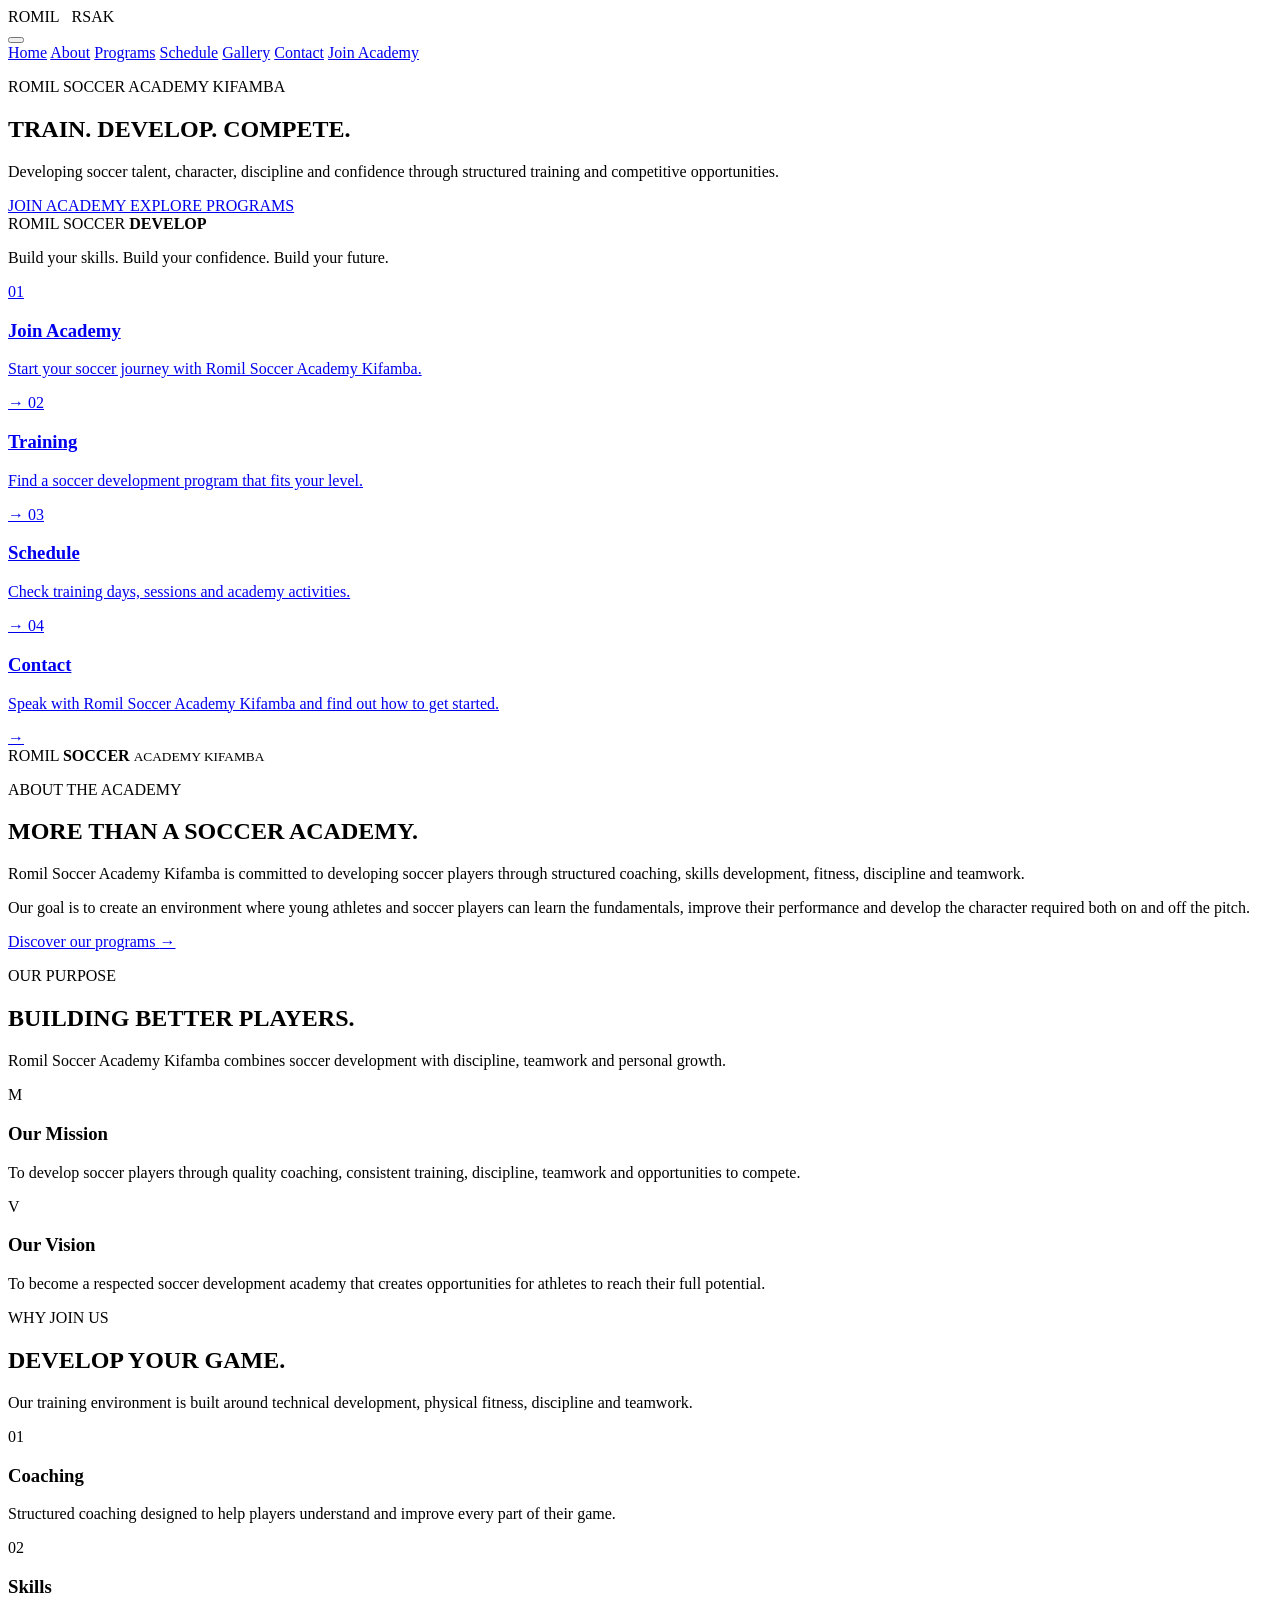
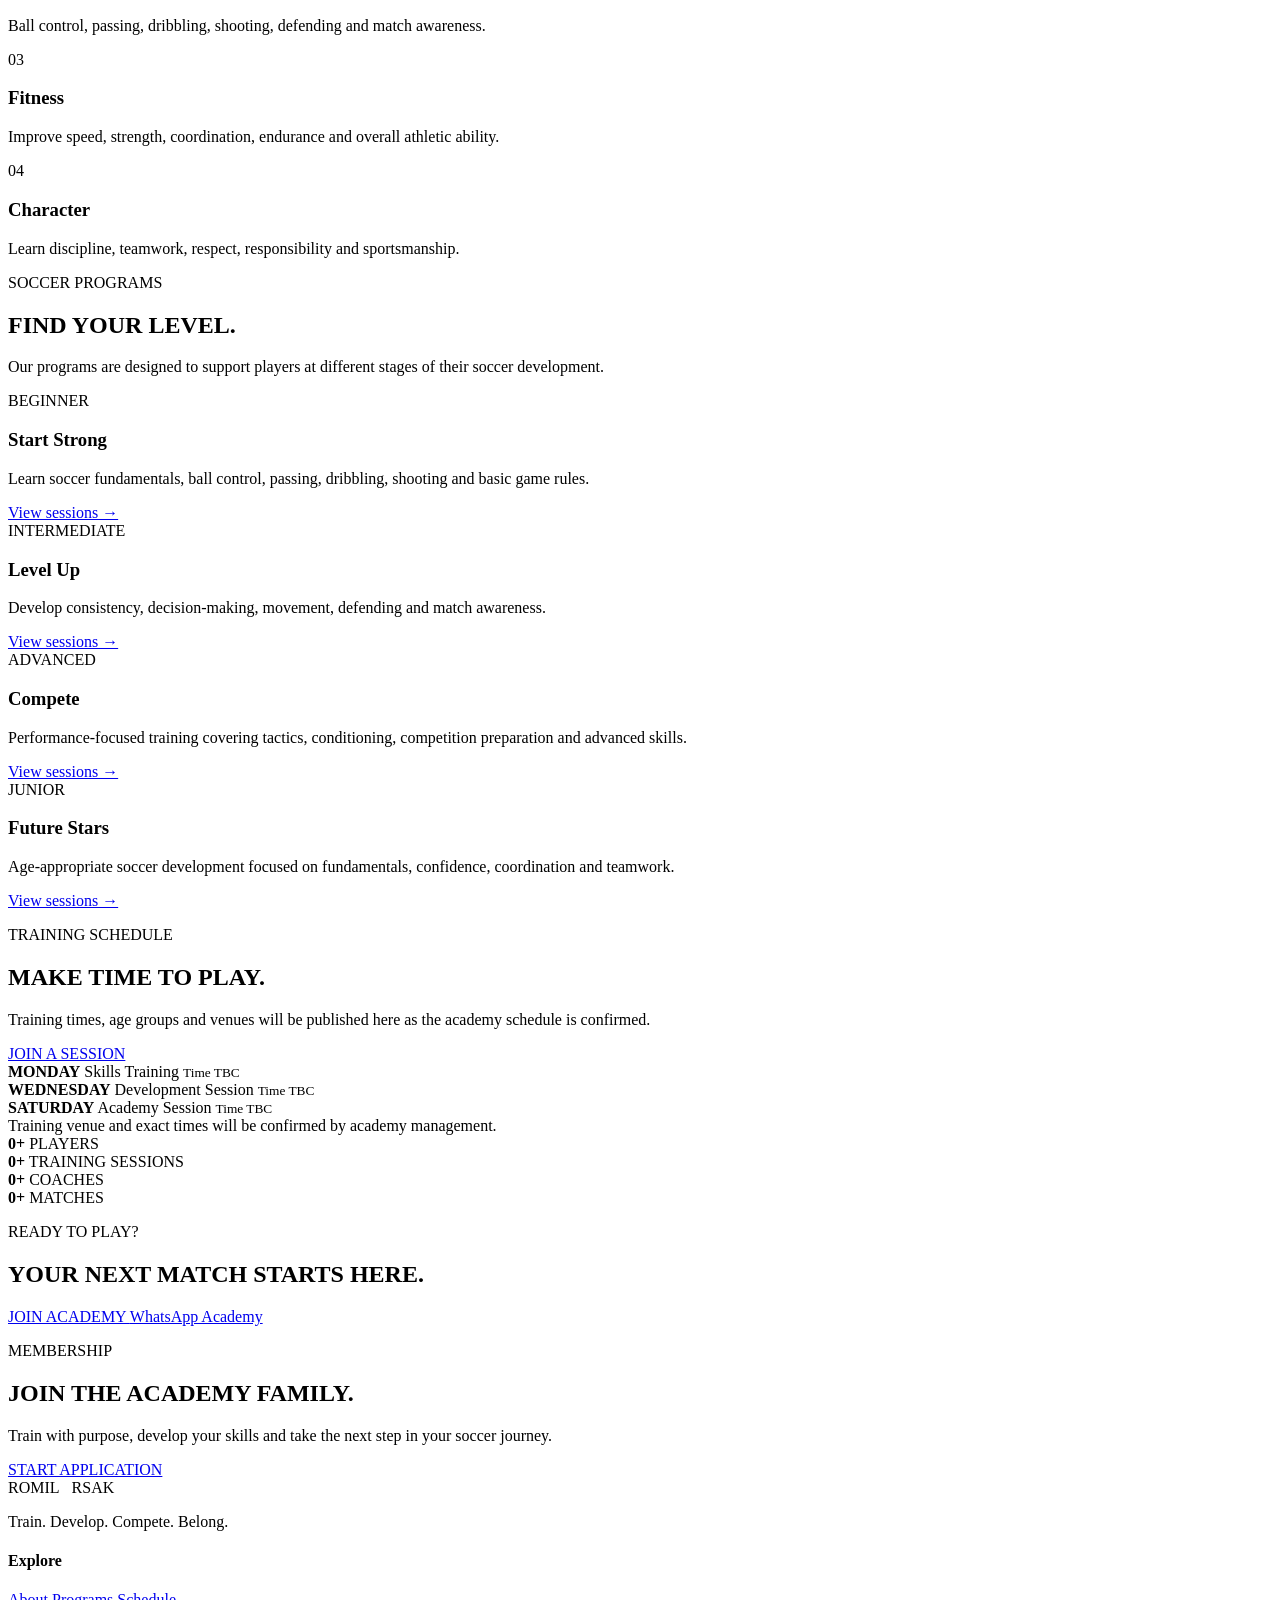
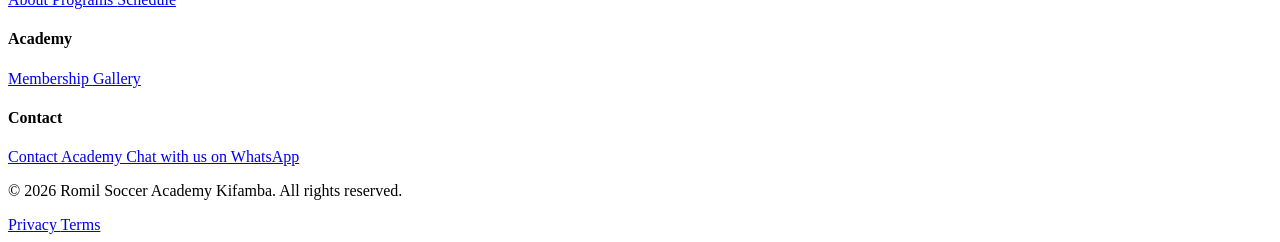
==== index.html @ 32b18f98 "Add files via upload" ====
<!DOCTYPE html>
<html lang="en">

<head>
  <meta charset="UTF-8">
  <meta name="viewport" content="width=device-width, initial-scale=1.0">

  <title>Romil Soccer Academy Kifamba | Uganda</title>

  <meta name="description"
    content="Romil Soccer Academy Kifamba develops soccer players through professional coaching, skills training, discipline, fitness and competition in Uganda.">

  <meta name="keywords"
    content="Romil Soccer Academy Kifamba, soccer academy Uganda, football training Uganda, soccer Kampala, youth soccer Uganda">

  <meta name="author" content="Romil Soccer Academy Kifamba">
  <meta name="theme-color" content="#0757c9">

  <meta property="og:title" content="Romil Soccer Academy Kifamba | Uganda">
  <meta property="og:description" content="Train. Develop. Compete. Join Romil Soccer Academy Kifamba.">
  <meta property="og:type" content="website">

  <link rel="stylesheet" href="css/style.css">

  <link rel="preconnect" href="https://fonts.googleapis.com">
  <link rel="preconnect" href="https://fonts.gstatic.com" crossorigin>

  <link
    href="https://fonts.googleapis.com/css2?family=Inter:wght@400;500;600;700;800;900&display=swap"
    rel="stylesheet">

  <style>
    .logo {
      display: flex;
      align-items: center;
      gap: 12px;
      text-decoration: none;
      color: inherit;
    }

    .logo img {
      height: 52px;
      width: auto;
      display: block;
    }

    footer .logo img {
      height: 50px;
    }

    @media (max-width: 500px) {
      .logo img {
        height: 42px;
      }
    }
  </style>
</head>


<body>


<!-- =====================================================
     HEADER
===================================================== -->

<header class="site-header">

  <div class="container nav-container">

    <a
      href="#home"
      class="logo"
      aria-label="Romil Soccer Academy Kifamba home"
    >
      ROMIL <span>RSAK</span>
    </a>


    <button
      class="mobile-menu-button"
      id="mobileMenuButton"
      aria-label="Open navigation"
      aria-expanded="false"
      aria-controls="mainNavigation"
    >

      <span></span>
      <span></span>
      <span></span>

    </button>


    <nav
      class="main-navigation"
      id="mainNavigation"
      aria-label="Main navigation"
    >

      <a href="#home" class="active">Home</a>

      <a href="#about">About</a>

      <a href="#programs">Programs</a>

      <a href="#schedule">Schedule</a>

      <a href="gallery.html">Gallery</a>

      <a href="#contact">Contact</a>

      <a
        href="membership.html"
        class="nav-join"
      >
        Join Academy
      </a>

    </nav>

  </div>

</header>



<main>


<!-- =====================================================
     HERO
===================================================== -->

<section class="home-hero" id="home">

  <div class="hero-overlay"></div>

  <div class="container home-hero-content">

    <div class="hero-copy">

      <p class="eyebrow">
        ROMIL SOCCER ACADEMY KIFAMBA
      </p>

      <h1>
        TRAIN.
        <span>DEVELOP.</span>
        COMPETE.
      </h1>

      <p class="hero-description">
        Developing soccer talent, character, discipline and confidence
        through structured training and competitive opportunities.
      </p>

      <div class="hero-actions">

        <a
          href="membership.html"
          class="primary-button"
        >
          JOIN ACADEMY
        </a>

        <a
          href="#programs"
          class="secondary-button"
        >
          EXPLORE PROGRAMS
        </a>

      </div>

    </div>


    <div class="hero-stat-card">

      <span>ROMIL SOCCER</span>

      <strong>DEVELOP</strong>

      <p>
        Build your skills.
        Build your confidence.
        Build your future.
      </p>

    </div>

  </div>

</section>



<!-- =====================================================
     QUICK ACTIONS
===================================================== -->

<section class="quick-actions">

  <div class="container">

    <div class="quick-grid">

      <a
        href="membership.html"
        class="quick-card blue-card"
      >

        <span class="quick-number">01</span>

        <h3>Join Academy</h3>

        <p>
          Start your soccer journey with Romil Soccer Academy Kifamba.
        </p>

        <span class="quick-arrow">→</span>

      </a>


      <a
        href="#programs"
        class="quick-card orange-card"
      >

        <span class="quick-number">02</span>

        <h3>Training</h3>

        <p>
          Find a soccer development program that fits your level.
        </p>

        <span class="quick-arrow">→</span>

      </a>


      <a
        href="#schedule"
        class="quick-card blue-card"
      >

        <span class="quick-number">03</span>

        <h3>Schedule</h3>

        <p>
          Check training days, sessions and academy activities.
        </p>

        <span class="quick-arrow">→</span>

      </a>


      <a
        href="#contact"
        class="quick-card green-card"
      >

        <span class="quick-number">04</span>

        <h3>Contact</h3>

        <p>
          Speak with Romil Soccer Academy Kifamba and find out how to get started.
        </p>

        <span class="quick-arrow">→</span>

      </a>

    </div>

  </div>

</section>



<!-- =====================================================
     ABOUT
===================================================== -->

<section class="about-section" id="about">

  <div class="container about-grid">

    <div class="about-image">

      <div class="image-placeholder">

        <span>ROMIL</span>

        <strong>SOCCER</strong>

        <small>ACADEMY KIFAMBA</small>

      </div>

    </div>


    <div class="about-content">

      <p class="eyebrow">
        ABOUT THE ACADEMY
      </p>

      <h2>
        MORE THAN
        <span>A SOCCER ACADEMY.</span>
      </h2>

      <p>
        Romil Soccer Academy Kifamba is committed to developing soccer
        players through structured coaching, skills development, fitness,
        discipline and teamwork.
      </p>

      <p>
        Our goal is to create an environment where young athletes and
        soccer players can learn the fundamentals, improve their
        performance and develop the character required both on and off the pitch.
      </p>

      <a
        href="#programs"
        class="text-link"
      >
        Discover our programs
        <span>→</span>
      </a>

    </div>

  </div>

</section>



<!-- =====================================================
     MISSION & VISION
===================================================== -->

<section class="mission-section">

  <div class="container">

    <div class="section-heading center-heading">

      <p class="eyebrow">
        OUR PURPOSE
      </p>

      <h2>
        BUILDING
        <span>BETTER PLAYERS.</span>
      </h2>

      <p>
        Romil Soccer Academy Kifamba combines soccer development with
        discipline, teamwork and personal growth.
      </p>

    </div>


    <div class="mission-grid">

      <article class="mission-card blue-mission">

        <span class="mission-icon">M</span>

        <h3>Our Mission</h3>

        <p>
          To develop soccer players through quality coaching, consistent
          training, discipline, teamwork and opportunities to compete.
        </p>

      </article>


      <article class="mission-card orange-mission">

        <span class="mission-icon">V</span>

        <h3>Our Vision</h3>

        <p>
          To become a respected soccer development academy that creates
          opportunities for athletes to reach their full potential.
        </p>

      </article>

    </div>

  </div>

</section>



<!-- =====================================================
     WHY JOIN
===================================================== -->

<section class="values-section">

  <div class="container">

    <div class="section-heading">

      <p class="eyebrow">
        WHY JOIN US
      </p>

      <h2>
        DEVELOP
        <span>YOUR GAME.</span>
      </h2>

      <p>
        Our training environment is built around technical development,
        physical fitness, discipline and teamwork.
      </p>

    </div>


    <div class="values-grid">

      <article class="value-card">

        <span>01</span>

        <h3>Coaching</h3>

        <p>
          Structured coaching designed to help players understand and improve every part of their game.
        </p>

      </article>


      <article class="value-card orange-value">

        <span>02</span>

        <h3>Skills</h3>

        <p>
          Ball control, passing, dribbling, shooting, defending and match awareness.
        </p>

      </article>


      <article class="value-card">

        <span>03</span>

        <h3>Fitness</h3>

        <p>
          Improve speed, strength, coordination, endurance and overall athletic ability.
        </p>

      </article>


      <article class="value-card green-value">

        <span>04</span>

        <h3>Character</h3>

        <p>
          Learn discipline, teamwork, respect, responsibility and sportsmanship.
        </p>

      </article>

    </div>

  </div>

</section>



<!-- =====================================================
     PROGRAMS
===================================================== -->

<section
  class="program-preview"
  id="programs"
>

  <div class="container">

    <div class="section-heading">

      <p class="eyebrow">
        SOCCER PROGRAMS
      </p>

      <h2>
        FIND YOUR
        <span>LEVEL.</span>
      </h2>

      <p>
        Our programs are designed to support players at different stages
        of their soccer development.
      </p>

    </div>


    <div class="program-preview-grid">

      <article>

        <span>BEGINNER</span>

        <h3>Start Strong</h3>

        <p>
          Learn soccer fundamentals, ball control, passing,
          dribbling, shooting and basic game rules.
        </p>

        <a href="#schedule">
          View sessions →
        </a>

      </article>


      <article>

        <span>INTERMEDIATE</span>

        <h3>Level Up</h3>

        <p>
          Develop consistency, decision-making, movement,
          defending and match awareness.
        </p>

        <a href="#schedule">
          View sessions →
        </a>

      </article>


      <article>

        <span>ADVANCED</span>

        <h3>Compete</h3>

        <p>
          Performance-focused training covering tactics,
          conditioning, competition preparation and advanced skills.
        </p>

        <a href="#schedule">
          View sessions →
        </a>

      </article>


      <article>

        <span>JUNIOR</span>

        <h3>Future Stars</h3>

        <p>
          Age-appropriate soccer development focused on fundamentals,
          confidence, coordination and teamwork.
        </p>

        <a href="#schedule">
          View sessions →
        </a>

      </article>

    </div>

  </div>

</section>



<!-- =====================================================
     SCHEDULE
===================================================== -->

<section
  class="schedule-preview"
  id="schedule"
>

  <div class="container schedule-grid">

    <div>

      <p class="eyebrow">
        TRAINING SCHEDULE
      </p>

      <h2>
        MAKE TIME
        <span>TO PLAY.</span>
      </h2>

      <p>
        Training times, age groups and venues will be published here as
        the academy schedule is confirmed.
      </p>

      <a
        href="membership.html"
        class="primary-button"
      >
        JOIN A SESSION
      </a>

    </div>


    <div class="schedule-card">

      <div class="schedule-row">

        <strong>MONDAY</strong>

        <span>Skills Training</span>

        <small>Time TBC</small>

      </div>


      <div class="schedule-row">

        <strong>WEDNESDAY</strong>

        <span>Development Session</span>

        <small>Time TBC</small>

      </div>


      <div class="schedule-row">

        <strong>SATURDAY</strong>

        <span>Academy Session</span>

        <small>Time TBC</small>

      </div>


      <div class="schedule-note">

        Training venue and exact times will be confirmed by academy management.

      </div>

    </div>

  </div>

</section>



<!-- =====================================================
     STATS
===================================================== -->

<section class="stats-section">

  <div class="container stats-grid">

    <div class="stat-card">

      <strong>0+</strong>

      <span>PLAYERS</span>

    </div>


    <div class="stat-card orange-stat">

      <strong>0+</strong>

      <span>TRAINING SESSIONS</span>

    </div>


    <div class="stat-card">

      <strong>0+</strong>

      <span>COACHES</span>

    </div>


    <div class="stat-card green-stat">

      <strong>0+</strong>

      <span>MATCHES</span>

    </div>

  </div>

</section>



</main>



<!-- =====================================================
     CONTACT CTA
===================================================== -->

<section
  class="contact-cta"
  id="contact"
>

  <div class="container contact-cta-content">

    <div>

      <p class="eyebrow">
        READY TO PLAY?
      </p>

      <h2>
        YOUR NEXT
        <span>MATCH STARTS HERE.</span>
      </h2>

    </div>


    <div class="cta-buttons">

      <a
        href="membership.html"
        class="primary-button"
      >
        JOIN ACADEMY
      </a>

      <a
        href="https://wa.me/256755805092"
        target="_blank"
        rel="noopener"
        class="whatsapp-button"
        id="whatsappButton"
      >
        WhatsApp Academy
      </a>

    </div>

  </div>

</section>



<!-- =====================================================
     MEMBERSHIP CTA
===================================================== -->

<section class="membership-anchor">

  <div class="container">

    <div class="membership-anchor-box">

      <p class="eyebrow">
        MEMBERSHIP
      </p>

      <h2>
        JOIN THE
        <span>ACADEMY FAMILY.</span>
      </h2>

      <p>
        Train with purpose, develop your skills and take the next step in your soccer journey.
      </p>

      <a
        href="membership.html"
        class="primary-button"
      >
        START APPLICATION
      </a>

    </div>

  </div>

</section>



<!-- =====================================================
     FOOTER
===================================================== -->

<footer>

  <div class="container footer-grid">


    <div>

      <a
        href="#home"
        class="logo"
        aria-label="Romil Soccer Academy Kifamba home"
      >
        ROMIL <span>RSAK</span>
      </a>

      <p>
        Train. Develop. Compete. Belong.
      </p>

    </div>


    <div>

      <h4>
        Explore
      </h4>

      <a href="#about">
        About
      </a>

      <a href="#programs">
        Programs
      </a>

      <a href="#schedule">
        Schedule
      </a>

    </div>


    <div>

      <h4>
        Academy
      </h4>

      <a href="membership.html">
        Membership
      </a>

      <a href="gallery.html">
        Gallery
      </a>

    </div>


    <div>

      <h4>
        Contact
      </h4>

      <a href="#contact">
        Contact Academy
      </a>

      <a
        href="https://wa.me/256755805092"
        target="_blank"
        rel="noopener"
      >
        Chat with us on WhatsApp
      </a>

    </div>

  </div>


  <div class="container footer-bottom">

    <p>
      © 2026 Romil Soccer Academy Kifamba.
      All rights reserved.
    </p>

    <div>

      <a href="privacy.html">
        Privacy
      </a>

      <a href="terms.html">
        Terms
      </a>

    </div>

  </div>

</footer>



<!-- =====================================================
     MOBILE NAVIGATION
===================================================== -->

<script>

  const menuButton =
    document.getElementById("mobileMenuButton");

  const navigation =
    document.getElementById("mainNavigation");


  if (menuButton && navigation) {

    menuButton.addEventListener("click", () => {

      const isOpen =
        navigation.classList.toggle("open");

      menuButton.setAttribute(
        "aria-expanded",
        String(isOpen)
      );

    });


    document
      .querySelectorAll(".main-navigation a")
      .forEach(link => {

        link.addEventListener("click", () => {

          navigation.classList.remove("open");

          menuButton.setAttribute(
            "aria-expanded",
            "false"
          );

        });

      });


    document.addEventListener(
      "keydown",
      event => {

        if (event.key === "Escape") {

          navigation.classList.remove("open");

          menuButton.setAttribute(
            "aria-expanded",
            "false"
          );

        }

      }
    );

  }

</script>

</body>
</html>
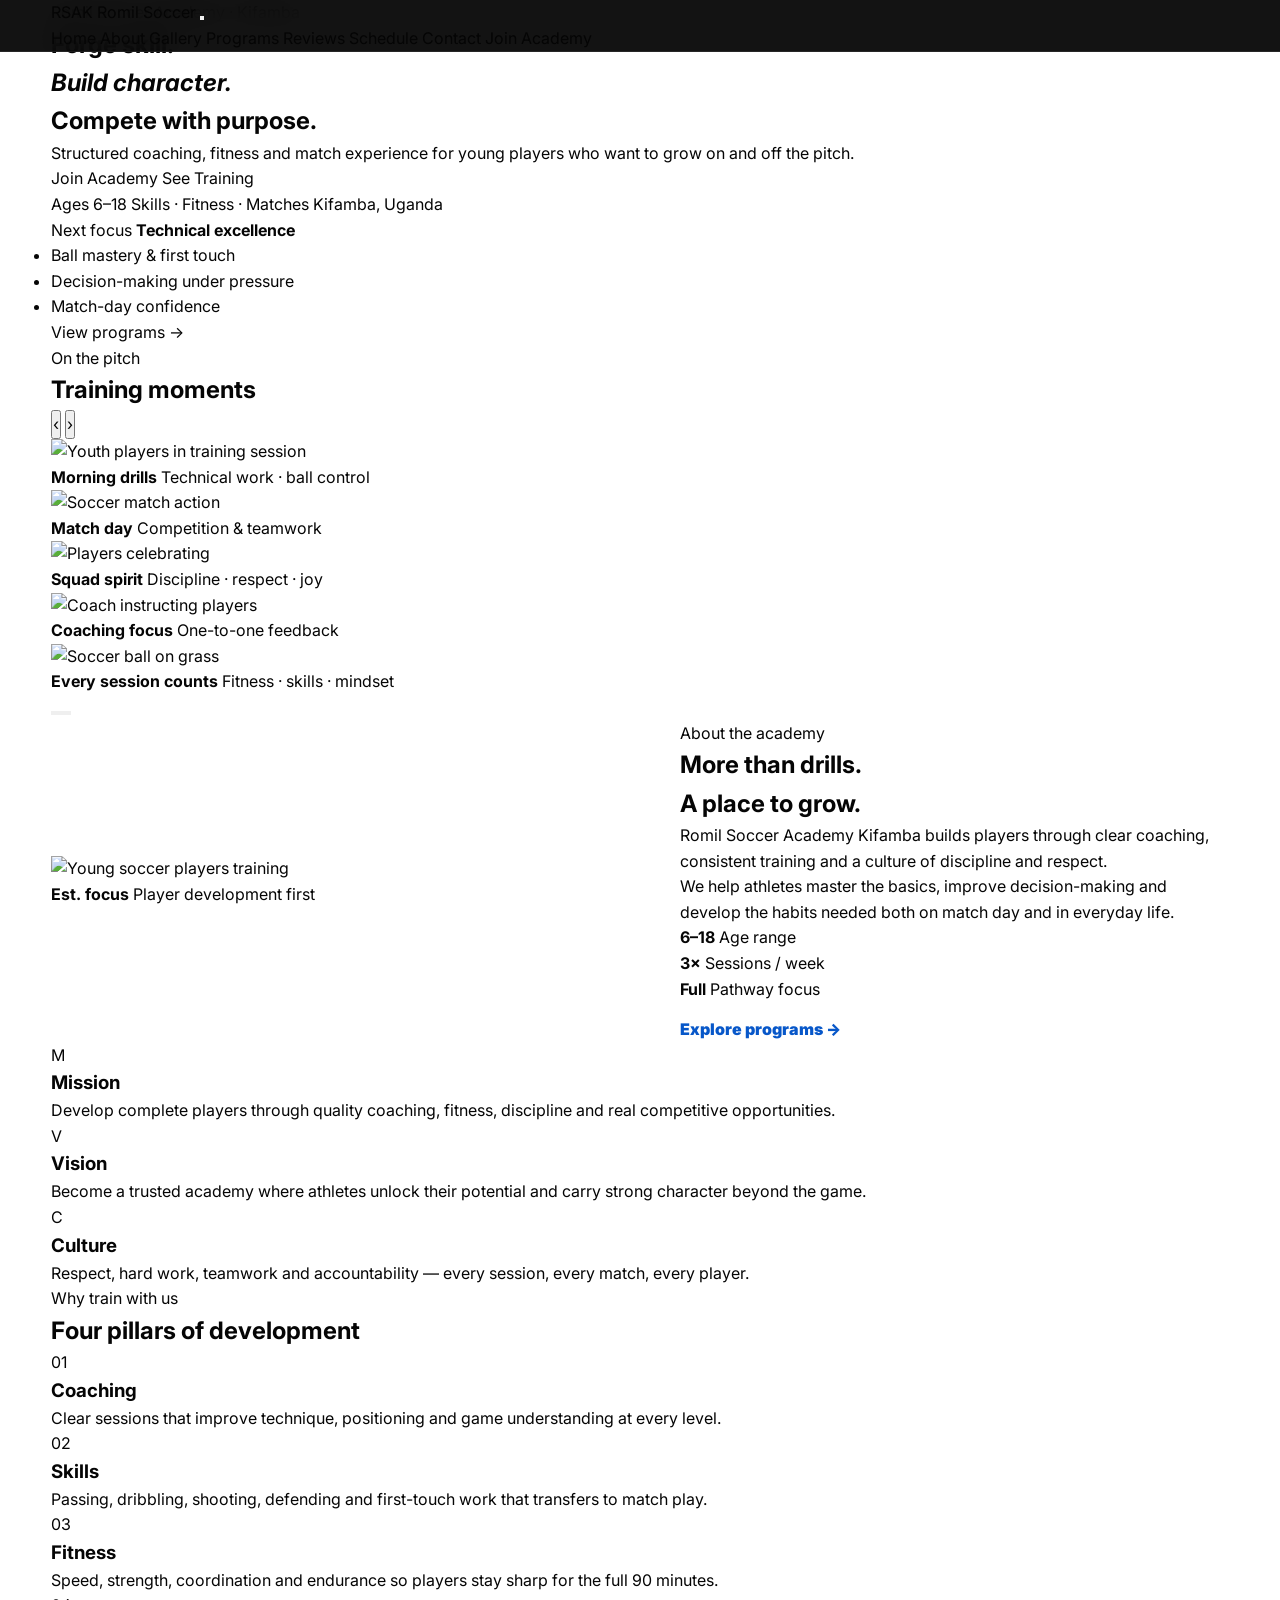
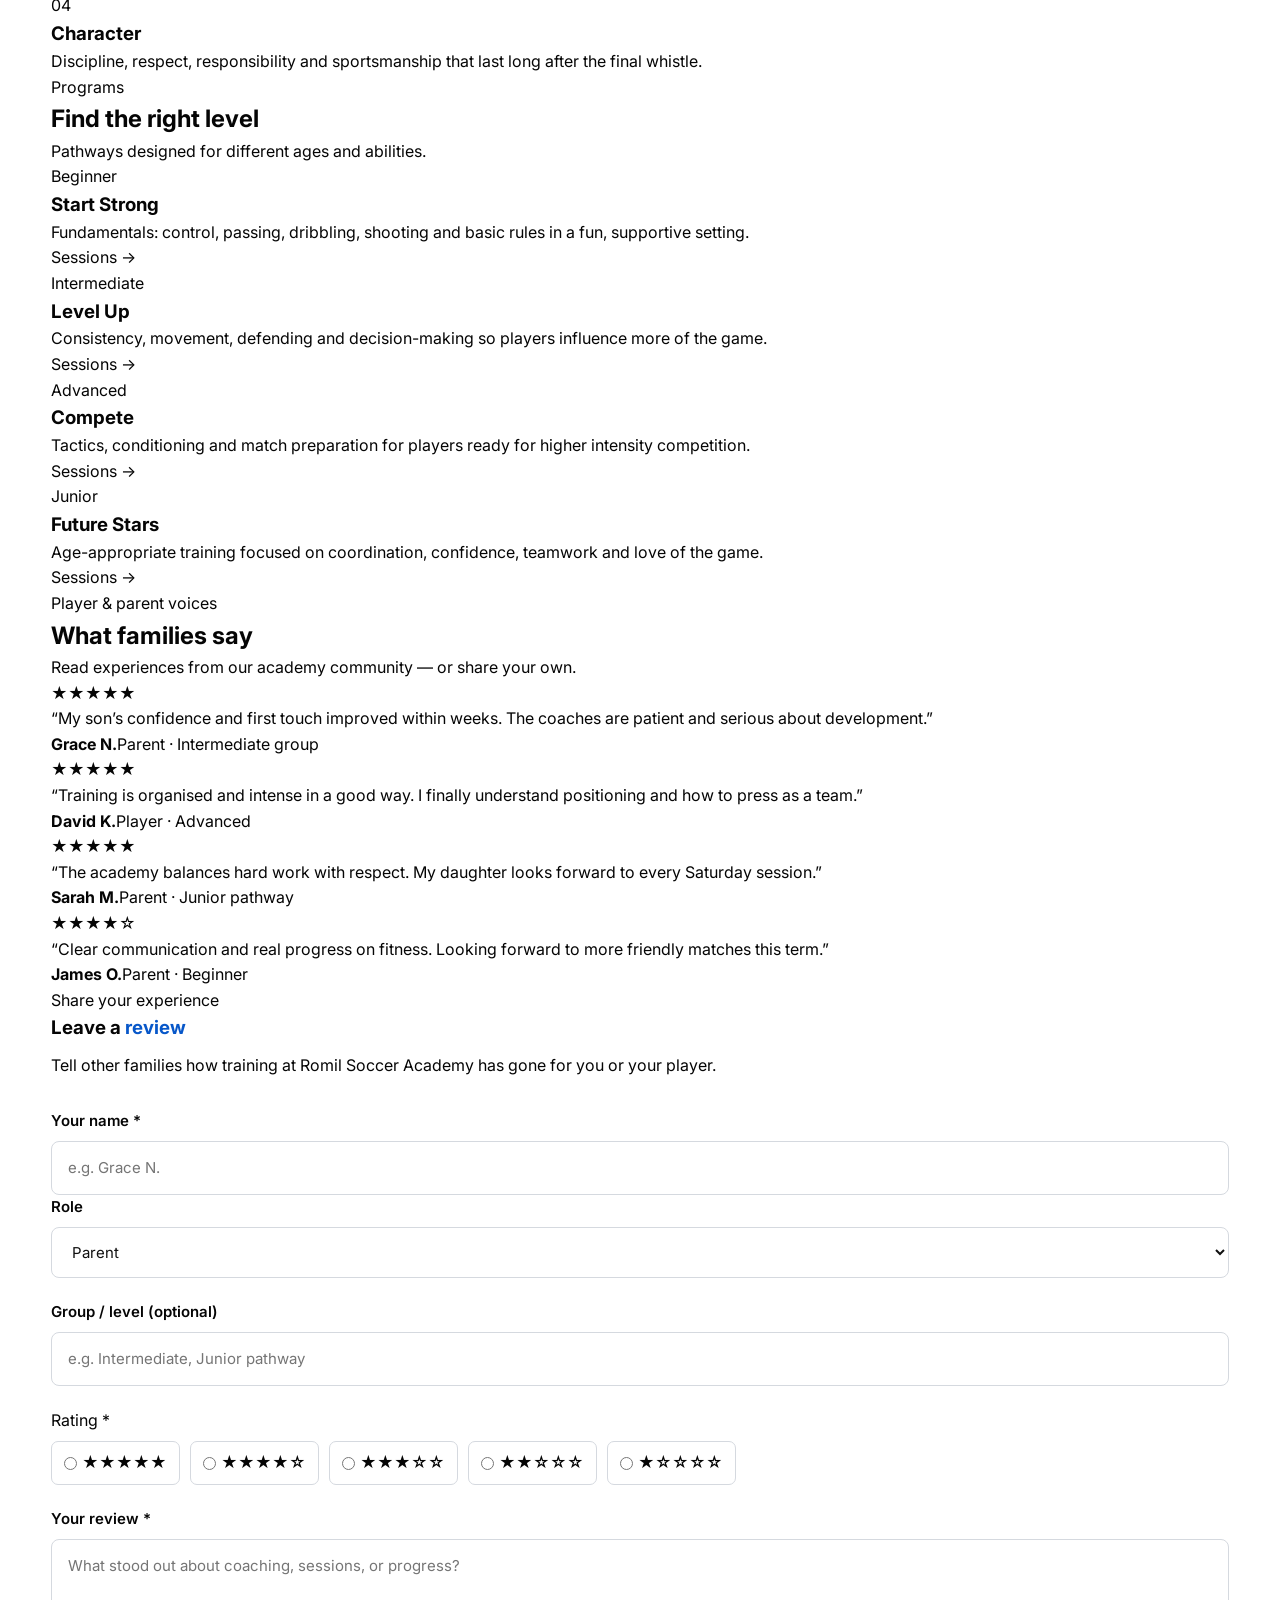
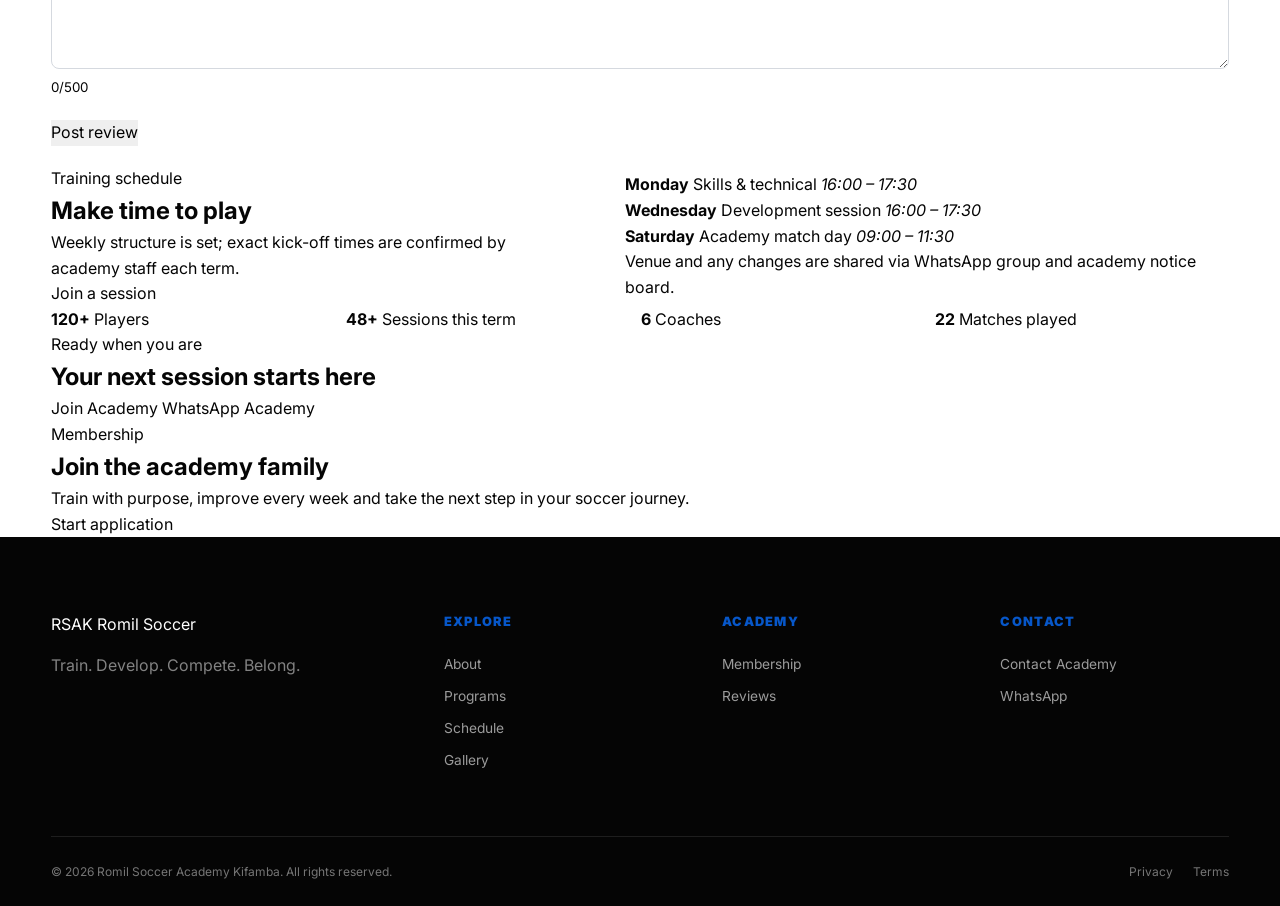
==== commit d86448d5: "Add files via upload" ====
--- a/index.html
+++ b/index.html
@@ -4,1020 +4,674 @@
 <head>
   <meta charset="UTF-8">
   <meta name="viewport" content="width=device-width, initial-scale=1.0">
-
   <title>Romil Soccer Academy Kifamba | Uganda</title>
-
-  <meta name="description"
-    content="Romil Soccer Academy Kifamba develops soccer players through professional coaching, skills training, discipline, fitness and competition in Uganda.">
-
-  <meta name="keywords"
-    content="Romil Soccer Academy Kifamba, soccer academy Uganda, football training Uganda, soccer Kampala, youth soccer Uganda">
-
+  <meta name="description" content="Romil Soccer Academy Kifamba develops soccer players through professional coaching, skills training, discipline, fitness and competition in Uganda.">
+  <meta name="keywords" content="Romil Soccer Academy Kifamba, soccer academy Uganda, football training Uganda, soccer Kampala, youth soccer Uganda">
   <meta name="author" content="Romil Soccer Academy Kifamba">
-  <meta name="theme-color" content="#0757c9">
-
+  <meta name="theme-color" content="#0a3d91">
   <meta property="og:title" content="Romil Soccer Academy Kifamba | Uganda">
   <meta property="og:description" content="Train. Develop. Compete. Join Romil Soccer Academy Kifamba.">
   <meta property="og:type" content="website">
-
   <link rel="stylesheet" href="css/style.css">
-
   <link rel="preconnect" href="https://fonts.googleapis.com">
   <link rel="preconnect" href="https://fonts.gstatic.com" crossorigin>
-
-  <link
-    href="https://fonts.googleapis.com/css2?family=Inter:wght@400;500;600;700;800;900&display=swap"
-    rel="stylesheet">
-
-  <style>
-    .logo {
-      display: flex;
-      align-items: center;
-      gap: 12px;
-      text-decoration: none;
-      color: inherit;
+  <link href="https://fonts.googleapis.com/css2?family=Inter:wght@400;500;600;700;800;900&display=swap" rel="stylesheet">
+</head>
+
+<body>
+
+  <!-- HEADER -->
+  <header class="site-header" id="top">
+    <div class="container nav-wrap">
+      <a href="#home" class="brand">
+        <span class="brand-mark">RSAK</span>
+        <span class="brand-text">Romil Soccer</span>
+      </a>
+
+      <button class="nav-toggle" id="navToggle" aria-label="Open menu" aria-expanded="false" aria-controls="mainNav">
+        <span></span><span></span><span></span>
+      </button>
+
+      <nav class="main-nav" id="mainNav" aria-label="Main">
+        <a href="#home" class="is-active">Home</a>
+        <a href="#about">About</a>
+        <a href="#gallery">Gallery</a>
+        <a href="#programs">Programs</a>
+        <a href="#reviews">Reviews</a>
+        <a href="#schedule">Schedule</a>
+        <a href="#contact">Contact</a>
+        <a href="membership.html" class="nav-cta">Join Academy</a>
+      </nav>
+    </div>
+  </header>
+
+  <main>
+
+    <!-- HERO -->
+    <section class="hero" id="home">
+      <div class="hero-bg"></div>
+      <div class="container hero-inner">
+        <div class="hero-left">
+          <p class="tag">Romil Soccer Academy · Kifamba</p>
+          <h1>Forge skill.<br><em>Build character.</em><br>Compete with purpose.</h1>
+          <p class="lead">
+            Structured coaching, fitness and match experience for young players
+            who want to grow on and off the pitch.
+          </p>
+          <div class="hero-btns">
+            <a href="membership.html" class="btn btn-primary">Join Academy</a>
+            <a href="#gallery" class="btn btn-ghost">See Training</a>
+          </div>
+          <div class="hero-pills">
+            <span>Ages 6–18</span>
+            <span>Skills · Fitness · Matches</span>
+            <span>Kifamba, Uganda</span>
+          </div>
+        </div>
+        <div class="hero-right">
+          <div class="hero-panel">
+            <div class="panel-top">
+              <span class="panel-label">Next focus</span>
+              <strong>Technical excellence</strong>
+            </div>
+            <ul class="panel-list">
+              <li>Ball mastery &amp; first touch</li>
+              <li>Decision-making under pressure</li>
+              <li>Match-day confidence</li>
+            </ul>
+            <a href="#programs" class="panel-link">View programs →</a>
+          </div>
+        </div>
+      </div>
+    </section>
+
+    <!-- PHOTO SLIDER -->
+    <section class="slider-section" id="gallery">
+      <div class="container">
+        <div class="section-head row-head">
+          <div>
+            <p class="tag">On the pitch</p>
+            <h2>Training <span>moments</span></h2>
+          </div>
+          <div class="slider-controls">
+            <button type="button" class="slider-btn" id="prevSlide" aria-label="Previous">‹</button>
+            <button type="button" class="slider-btn" id="nextSlide" aria-label="Next">›</button>
+          </div>
+        </div>
+
+        <div class="slider-viewport">
+          <div class="slider-track" id="sliderTrack">
+            <article class="slide">
+              <img src="https://images.unsplash.com/photo-1574629810360-7efbbe195018?w=900&q=80" alt="Youth players in training session" loading="lazy">
+              <div class="slide-caption">
+                <strong>Morning drills</strong>
+                <span>Technical work · ball control</span>
+              </div>
+            </article>
+            <article class="slide">
+              <img src="https://images.unsplash.com/photo-1431324155629-1a6deb1dec8d?w=900&q=80" alt="Soccer match action" loading="lazy">
+              <div class="slide-caption">
+                <strong>Match day</strong>
+                <span>Competition &amp; teamwork</span>
+              </div>
+            </article>
+            <article class="slide">
+              <img src="https://images.unsplash.com/photo-1529900748604-07564a03e7a6?w=900&q=80" alt="Players celebrating" loading="lazy">
+              <div class="slide-caption">
+                <strong>Squad spirit</strong>
+                <span>Discipline · respect · joy</span>
+              </div>
+            </article>
+            <article class="slide">
+              <img src="https://images.unsplash.com/photo-1517466787929-bc90951d0974?w=900&q=80" alt="Coach instructing players" loading="lazy">
+              <div class="slide-caption">
+                <strong>Coaching focus</strong>
+                <span>One-to-one feedback</span>
+              </div>
+            </article>
+            <article class="slide">
+              <img src="https://images.unsplash.com/photo-1579952363873-27f3bade9f55?w=900&q=80" alt="Soccer ball on grass" loading="lazy">
+              <div class="slide-caption">
+                <strong>Every session counts</strong>
+                <span>Fitness · skills · mindset</span>
+              </div>
+            </article>
+          </div>
+        </div>
+        <div class="slider-dots" id="sliderDots" aria-hidden="true"></div>
+      </div>
+    </section>
+
+    <!-- ABOUT -->
+    <section class="about" id="about">
+      <div class="container about-grid">
+        <div class="about-visual">
+          <div class="about-frame">
+            <img src="https://images.unsplash.com/photo-1606925797300-0b35e9d1794e?w=700&q=80" alt="Young soccer players training" loading="lazy">
+          </div>
+          <div class="about-badge">
+            <strong>Est. focus</strong>
+            <span>Player development first</span>
+          </div>
+        </div>
+        <div class="about-copy">
+          <p class="tag">About the academy</p>
+          <h2>More than drills.<br><span>A place to grow.</span></h2>
+          <p>
+            Romil Soccer Academy Kifamba builds players through clear coaching,
+            consistent training and a culture of discipline and respect.
+          </p>
+          <p>
+            We help athletes master the basics, improve decision-making and
+            develop the habits needed both on match day and in everyday life.
+          </p>
+          <div class="about-stats-mini">
+            <div>
+              <strong>6–18</strong>
+              <span>Age range</span>
+            </div>
+            <div>
+              <strong>3×</strong>
+              <span>Sessions / week</span>
+            </div>
+            <div>
+              <strong>Full</strong>
+              <span>Pathway focus</span>
+            </div>
+          </div>
+          <a href="#programs" class="text-link">Explore programs →</a>
+        </div>
+      </div>
+    </section>
+
+    <!-- MISSION STRIP -->
+    <section class="mission-strip">
+      <div class="container mission-row">
+        <article>
+          <span class="m-icon">M</span>
+          <h3>Mission</h3>
+          <p>Develop complete players through quality coaching, fitness, discipline and real competitive opportunities.</p>
+        </article>
+        <article>
+          <span class="m-icon">V</span>
+          <h3>Vision</h3>
+          <p>Become a trusted academy where athletes unlock their potential and carry strong character beyond the game.</p>
+        </article>
+        <article>
+          <span class="m-icon">C</span>
+          <h3>Culture</h3>
+          <p>Respect, hard work, teamwork and accountability — every session, every match, every player.</p>
+        </article>
+      </div>
+    </section>
+
+    <!-- WHY JOIN -->
+    <section class="why">
+      <div class="container">
+        <div class="section-head center">
+          <p class="tag">Why train with us</p>
+          <h2>Four pillars of <span>development</span></h2>
+        </div>
+        <div class="why-grid">
+          <article class="why-card">
+            <span class="num">01</span>
+            <h3>Coaching</h3>
+            <p>Clear sessions that improve technique, positioning and game understanding at every level.</p>
+          </article>
+          <article class="why-card accent">
+            <span class="num">02</span>
+            <h3>Skills</h3>
+            <p>Passing, dribbling, shooting, defending and first-touch work that transfers to match play.</p>
+          </article>
+          <article class="why-card">
+            <span class="num">03</span>
+            <h3>Fitness</h3>
+            <p>Speed, strength, coordination and endurance so players stay sharp for the full 90 minutes.</p>
+          </article>
+          <article class="why-card gold">
+            <span class="num">04</span>
+            <h3>Character</h3>
+            <p>Discipline, respect, responsibility and sportsmanship that last long after the final whistle.</p>
+          </article>
+        </div>
+      </div>
+    </section>
+
+    <!-- PROGRAMS -->
+    <section class="programs" id="programs">
+      <div class="container">
+        <div class="section-head">
+          <p class="tag">Programs</p>
+          <h2>Find the right <span>level</span></h2>
+          <p class="sub">Pathways designed for different ages and abilities.</p>
+        </div>
+        <div class="prog-grid">
+          <article class="prog-card">
+            <span class="prog-tag">Beginner</span>
+            <h3>Start Strong</h3>
+            <p>Fundamentals: control, passing, dribbling, shooting and basic rules in a fun, supportive setting.</p>
+            <a href="#schedule">Sessions →</a>
+          </article>
+          <article class="prog-card">
+            <span class="prog-tag">Intermediate</span>
+            <h3>Level Up</h3>
+            <p>Consistency, movement, defending and decision-making so players influence more of the game.</p>
+            <a href="#schedule">Sessions →</a>
+          </article>
+          <article class="prog-card">
+            <span class="prog-tag">Advanced</span>
+            <h3>Compete</h3>
+            <p>Tactics, conditioning and match preparation for players ready for higher intensity competition.</p>
+            <a href="#schedule">Sessions →</a>
+          </article>
+          <article class="prog-card">
+            <span class="prog-tag">Junior</span>
+            <h3>Future Stars</h3>
+            <p>Age-appropriate training focused on coordination, confidence, teamwork and love of the game.</p>
+            <a href="#schedule">Sessions →</a>
+          </article>
+        </div>
+      </div>
+    </section>
+
+    <!-- REVIEWS -->
+    <section class="reviews" id="reviews">
+      <div class="container">
+        <div class="section-head center">
+          <p class="tag">Player &amp; parent voices</p>
+          <h2>What families <span>say</span></h2>
+          <p class="sub">Read experiences from our academy community — or share your own.</p>
+        </div>
+
+        <!-- Live reviews list -->
+        <div class="reviews-track" id="reviewsList" aria-live="polite">
+          <!-- Seed + user reviews rendered by JS -->
+        </div>
+
+        <!-- Submit a review -->
+        <div class="review-form-panel">
+          <div class="review-form-heading">
+            <p class="tag">Share your experience</p>
+            <h3>Leave a <span>review</span></h3>
+            <p>Tell other families how training at Romil Soccer Academy has gone for you or your player.</p>
+          </div>
+
+          <form class="review-form" id="reviewForm" novalidate>
+            <div class="form-row">
+              <div class="form-group">
+                <label for="reviewName">Your name <span class="req">*</span></label>
+                <input type="text" id="reviewName" name="name" placeholder="e.g. Grace N." required maxlength="60" autocomplete="name">
+              </div>
+              <div class="form-group">
+                <label for="reviewRole">Role</label>
+                <select id="reviewRole" name="role">
+                  <option value="Parent">Parent</option>
+                  <option value="Player">Player</option>
+                  <option value="Guardian">Guardian</option>
+                  <option value="Other">Other</option>
+                </select>
+              </div>
+            </div>
+
+            <div class="form-group">
+              <label for="reviewGroup">Group / level (optional)</label>
+              <input type="text" id="reviewGroup" name="group" placeholder="e.g. Intermediate, Junior pathway" maxlength="40">
+            </div>
+
+            <div class="form-group">
+              <span class="label-text">Rating <span class="req">*</span></span>
+              <div class="rating-input" role="radiogroup" aria-label="Star rating">
+                <label><input type="radio" name="rating" value="5" required> ★★★★★</label>
+                <label><input type="radio" name="rating" value="4"> ★★★★☆</label>
+                <label><input type="radio" name="rating" value="3"> ★★★☆☆</label>
+                <label><input type="radio" name="rating" value="2"> ★★☆☆☆</label>
+                <label><input type="radio" name="rating" value="1"> ★☆☆☆☆</label>
+              </div>
+            </div>
+
+            <div class="form-group">
+              <label for="reviewMessage">Your review <span class="req">*</span></label>
+              <textarea id="reviewMessage" name="message" rows="4" placeholder="What stood out about coaching, sessions, or progress?" required maxlength="500"></textarea>
+              <small class="char-count"><span id="charCount">0</span>/500</small>
+            </div>
+
+            <div class="form-actions">
+              <button type="submit" class="btn btn-primary review-submit" id="reviewSubmit">
+                Post review
+              </button>
+              <p class="review-status" id="reviewStatus" role="status" aria-live="polite"></p>
+            </div>
+          </form>
+        </div>
+      </div>
+    </section>
+
+    <!-- SCHEDULE -->
+    <section class="schedule" id="schedule">
+      <div class="container schedule-grid">
+        <div class="schedule-intro">
+          <p class="tag">Training schedule</p>
+          <h2>Make time <span>to play</span></h2>
+          <p>Weekly structure is set; exact kick-off times are confirmed by academy staff each term.</p>
+          <a href="membership.html" class="btn btn-primary">Join a session</a>
+        </div>
+        <div class="schedule-table">
+          <div class="sch-row">
+            <strong>Monday</strong>
+            <span>Skills &amp; technical</span>
+            <em>16:00 – 17:30</em>
+          </div>
+          <div class="sch-row">
+            <strong>Wednesday</strong>
+            <span>Development session</span>
+            <em>16:00 – 17:30</em>
+          </div>
+          <div class="sch-row">
+            <strong>Saturday</strong>
+            <span>Academy match day</span>
+            <em>09:00 – 11:30</em>
+          </div>
+          <p class="sch-note">Venue and any changes are shared via WhatsApp group and academy notice board.</p>
+        </div>
+      </div>
+    </section>
+
+    <!-- STATS -->
+    <section class="stats">
+      <div class="container stats-grid">
+        <div class="stat">
+          <strong>120+</strong>
+          <span>Players</span>
+        </div>
+        <div class="stat">
+          <strong>48+</strong>
+          <span>Sessions this term</span>
+        </div>
+        <div class="stat">
+          <strong>6</strong>
+          <span>Coaches</span>
+        </div>
+        <div class="stat">
+          <strong>22</strong>
+          <span>Matches played</span>
+        </div>
+      </div>
+    </section>
+
+    <!-- CONTACT CTA -->
+    <section class="cta" id="contact">
+      <div class="container cta-inner">
+        <div>
+          <p class="tag light">Ready when you are</p>
+          <h2>Your next session <span>starts here</span></h2>
+        </div>
+        <div class="cta-actions">
+          <a href="membership.html" class="btn btn-dark">Join Academy</a>
+          <a href="https://wa.me/256755805092" target="_blank" rel="noopener" class="btn btn-outline">WhatsApp Academy</a>
+        </div>
+      </div>
+    </section>
+
+    <!-- MEMBERSHIP BANNER -->
+    <section class="member-banner">
+      <div class="container">
+        <div class="member-box">
+          <p class="tag">Membership</p>
+          <h2>Join the <span>academy family</span></h2>
+          <p>Train with purpose, improve every week and take the next step in your soccer journey.</p>
+          <a href="membership.html" class="btn btn-primary">Start application</a>
+        </div>
+      </div>
+    </section>
+
+  </main>
+
+  <!-- FOOTER -->
+  <footer class="site-footer">
+    <div class="container footer-grid">
+      <div>
+        <a href="#home" class="brand footer-brand">
+          <span class="brand-mark">RSAK</span>
+          <span class="brand-text">Romil Soccer</span>
+        </a>
+        <p>Train. Develop. Compete. Belong.</p>
+      </div>
+      <div>
+        <h4>Explore</h4>
+        <a href="#about">About</a>
+        <a href="#programs">Programs</a>
+        <a href="#schedule">Schedule</a>
+        <a href="#gallery">Gallery</a>
+      </div>
+      <div>
+        <h4>Academy</h4>
+        <a href="membership.html">Membership</a>
+        <a href="#reviews">Reviews</a>
+      </div>
+      <div>
+        <h4>Contact</h4>
+        <a href="#contact">Contact Academy</a>
+        <a href="https://wa.me/256755805092" target="_blank" rel="noopener">WhatsApp</a>
+      </div>
+    </div>
+    <div class="container footer-bottom">
+      <p>© 2026 Romil Soccer Academy Kifamba. All rights reserved.</p>
+      <div>
+        <a href="privacy.html">Privacy</a>
+        <a href="terms.html">Terms</a>
+      </div>
+    </div>
+  </footer>
+
+  <script>
+    // Mobile nav
+    const toggle = document.getElementById('navToggle');
+    const nav = document.getElementById('mainNav');
+    if (toggle && nav) {
+      toggle.addEventListener('click', () => {
+        const open = nav.classList.toggle('open');
+        toggle.setAttribute('aria-expanded', String(open));
+      });
+      nav.querySelectorAll('a').forEach(a => {
+        a.addEventListener('click', () => {
+          nav.classList.remove('open');
+          toggle.setAttribute('aria-expanded', 'false');
+        });
+      });
+      document.addEventListener('keydown', e => {
+        if (e.key === 'Escape') {
+          nav.classList.remove('open');
+          toggle.setAttribute('aria-expanded', 'false');
+        }
+      });
     }
 
-    .logo img {
-      height: 52px;
-      width: auto;
-      display: block;
-    }
-
-    footer .logo img {
-      height: 50px;
-    }
-
-    @media (max-width: 500px) {
-      .logo img {
-        height: 42px;
+    // Photo slider
+    (function () {
+      const track = document.getElementById('sliderTrack');
+      const prev = document.getElementById('prevSlide');
+      const next = document.getElementById('nextSlide');
+      const dotsWrap = document.getElementById('sliderDots');
+      if (!track) return;
+
+      const slides = Array.from(track.children);
+      let index = 0;
+
+      slides.forEach((_, i) => {
+        const d = document.createElement('button');
+        d.type = 'button';
+        d.className = 'dot' + (i === 0 ? ' active' : '');
+        d.setAttribute('aria-label', 'Go to slide ' + (i + 1));
+        d.addEventListener('click', () => go(i));
+        dotsWrap.appendChild(d);
+      });
+
+      function go(i) {
+        index = (i + slides.length) % slides.length;
+        track.style.transform = 'translateX(-' + (index * 100) + '%)';
+        dotsWrap.querySelectorAll('.dot').forEach((d, di) => {
+          d.classList.toggle('active', di === index);
+        });
       }
-    }
-  </style>
-</head>
-
-
-<body>
-
-
-<!-- =====================================================
-     HEADER
-===================================================== -->
-
-<header class="site-header">
-
-  <div class="container nav-container">
-
-    <a
-      href="#home"
-      class="logo"
-      aria-label="Romil Soccer Academy Kifamba home"
-    >
-      ROMIL <span>RSAK</span>
-    </a>
-
-
-    <button
-      class="mobile-menu-button"
-      id="mobileMenuButton"
-      aria-label="Open navigation"
-      aria-expanded="false"
-      aria-controls="mainNavigation"
-    >
-
-      <span></span>
-      <span></span>
-      <span></span>
-
-    </button>
-
-
-    <nav
-      class="main-navigation"
-      id="mainNavigation"
-      aria-label="Main navigation"
-    >
-
-      <a href="#home" class="active">Home</a>
-
-      <a href="#about">About</a>
-
-      <a href="#programs">Programs</a>
-
-      <a href="#schedule">Schedule</a>
-
-      <a href="gallery.html">Gallery</a>
-
-      <a href="#contact">Contact</a>
-
-      <a
-        href="membership.html"
-        class="nav-join"
-      >
-        Join Academy
-      </a>
-
-    </nav>
-
-  </div>
-
-</header>
-
-
-
-<main>
-
-
-<!-- =====================================================
-     HERO
-===================================================== -->
-
-<section class="home-hero" id="home">
-
-  <div class="hero-overlay"></div>
-
-  <div class="container home-hero-content">
-
-    <div class="hero-copy">
-
-      <p class="eyebrow">
-        ROMIL SOCCER ACADEMY KIFAMBA
-      </p>
-
-      <h1>
-        TRAIN.
-        <span>DEVELOP.</span>
-        COMPETE.
-      </h1>
-
-      <p class="hero-description">
-        Developing soccer talent, character, discipline and confidence
-        through structured training and competitive opportunities.
-      </p>
-
-      <div class="hero-actions">
-
-        <a
-          href="membership.html"
-          class="primary-button"
-        >
-          JOIN ACADEMY
-        </a>
-
-        <a
-          href="#programs"
-          class="secondary-button"
-        >
-          EXPLORE PROGRAMS
-        </a>
-
-      </div>
-
-    </div>
-
-
-    <div class="hero-stat-card">
-
-      <span>ROMIL SOCCER</span>
-
-      <strong>DEVELOP</strong>
-
-      <p>
-        Build your skills.
-        Build your confidence.
-        Build your future.
-      </p>
-
-    </div>
-
-  </div>
-
-</section>
-
-
-
-<!-- =====================================================
-     QUICK ACTIONS
-===================================================== -->
-
-<section class="quick-actions">
-
-  <div class="container">
-
-    <div class="quick-grid">
-
-      <a
-        href="membership.html"
-        class="quick-card blue-card"
-      >
-
-        <span class="quick-number">01</span>
-
-        <h3>Join Academy</h3>
-
-        <p>
-          Start your soccer journey with Romil Soccer Academy Kifamba.
-        </p>
-
-        <span class="quick-arrow">→</span>
-
-      </a>
-
-
-      <a
-        href="#programs"
-        class="quick-card orange-card"
-      >
-
-        <span class="quick-number">02</span>
-
-        <h3>Training</h3>
-
-        <p>
-          Find a soccer development program that fits your level.
-        </p>
-
-        <span class="quick-arrow">→</span>
-
-      </a>
-
-
-      <a
-        href="#schedule"
-        class="quick-card blue-card"
-      >
-
-        <span class="quick-number">03</span>
-
-        <h3>Schedule</h3>
-
-        <p>
-          Check training days, sessions and academy activities.
-        </p>
-
-        <span class="quick-arrow">→</span>
-
-      </a>
-
-
-      <a
-        href="#contact"
-        class="quick-card green-card"
-      >
-
-        <span class="quick-number">04</span>
-
-        <h3>Contact</h3>
-
-        <p>
-          Speak with Romil Soccer Academy Kifamba and find out how to get started.
-        </p>
-
-        <span class="quick-arrow">→</span>
-
-      </a>
-
-    </div>
-
-  </div>
-
-</section>
-
-
-
-<!-- =====================================================
-     ABOUT
-===================================================== -->
-
-<section class="about-section" id="about">
-
-  <div class="container about-grid">
-
-    <div class="about-image">
-
-      <div class="image-placeholder">
-
-        <span>ROMIL</span>
-
-        <strong>SOCCER</strong>
-
-        <small>ACADEMY KIFAMBA</small>
-
-      </div>
-
-    </div>
-
-
-    <div class="about-content">
-
-      <p class="eyebrow">
-        ABOUT THE ACADEMY
-      </p>
-
-      <h2>
-        MORE THAN
-        <span>A SOCCER ACADEMY.</span>
-      </h2>
-
-      <p>
-        Romil Soccer Academy Kifamba is committed to developing soccer
-        players through structured coaching, skills development, fitness,
-        discipline and teamwork.
-      </p>
-
-      <p>
-        Our goal is to create an environment where young athletes and
-        soccer players can learn the fundamentals, improve their
-        performance and develop the character required both on and off the pitch.
-      </p>
-
-      <a
-        href="#programs"
-        class="text-link"
-      >
-        Discover our programs
-        <span>→</span>
-      </a>
-
-    </div>
-
-  </div>
-
-</section>
-
-
-
-<!-- =====================================================
-     MISSION & VISION
-===================================================== -->
-
-<section class="mission-section">
-
-  <div class="container">
-
-    <div class="section-heading center-heading">
-
-      <p class="eyebrow">
-        OUR PURPOSE
-      </p>
-
-      <h2>
-        BUILDING
-        <span>BETTER PLAYERS.</span>
-      </h2>
-
-      <p>
-        Romil Soccer Academy Kifamba combines soccer development with
-        discipline, teamwork and personal growth.
-      </p>
-
-    </div>
-
-
-    <div class="mission-grid">
-
-      <article class="mission-card blue-mission">
-
-        <span class="mission-icon">M</span>
-
-        <h3>Our Mission</h3>
-
-        <p>
-          To develop soccer players through quality coaching, consistent
-          training, discipline, teamwork and opportunities to compete.
-        </p>
-
-      </article>
-
-
-      <article class="mission-card orange-mission">
-
-        <span class="mission-icon">V</span>
-
-        <h3>Our Vision</h3>
-
-        <p>
-          To become a respected soccer development academy that creates
-          opportunities for athletes to reach their full potential.
-        </p>
-
-      </article>
-
-    </div>
-
-  </div>
-
-</section>
-
-
-
-<!-- =====================================================
-     WHY JOIN
-===================================================== -->
-
-<section class="values-section">
-
-  <div class="container">
-
-    <div class="section-heading">
-
-      <p class="eyebrow">
-        WHY JOIN US
-      </p>
-
-      <h2>
-        DEVELOP
-        <span>YOUR GAME.</span>
-      </h2>
-
-      <p>
-        Our training environment is built around technical development,
-        physical fitness, discipline and teamwork.
-      </p>
-
-    </div>
-
-
-    <div class="values-grid">
-
-      <article class="value-card">
-
-        <span>01</span>
-
-        <h3>Coaching</h3>
-
-        <p>
-          Structured coaching designed to help players understand and improve every part of their game.
-        </p>
-
-      </article>
-
-
-      <article class="value-card orange-value">
-
-        <span>02</span>
-
-        <h3>Skills</h3>
-
-        <p>
-          Ball control, passing, dribbling, shooting, defending and match awareness.
-        </p>
-
-      </article>
-
-
-      <article class="value-card">
-
-        <span>03</span>
-
-        <h3>Fitness</h3>
-
-        <p>
-          Improve speed, strength, coordination, endurance and overall athletic ability.
-        </p>
-
-      </article>
-
-
-      <article class="value-card green-value">
-
-        <span>04</span>
-
-        <h3>Character</h3>
-
-        <p>
-          Learn discipline, teamwork, respect, responsibility and sportsmanship.
-        </p>
-
-      </article>
-
-    </div>
-
-  </div>
-
-</section>
-
-
-
-<!-- =====================================================
-     PROGRAMS
-===================================================== -->
-
-<section
-  class="program-preview"
-  id="programs"
->
-
-  <div class="container">
-
-    <div class="section-heading">
-
-      <p class="eyebrow">
-        SOCCER PROGRAMS
-      </p>
-
-      <h2>
-        FIND YOUR
-        <span>LEVEL.</span>
-      </h2>
-
-      <p>
-        Our programs are designed to support players at different stages
-        of their soccer development.
-      </p>
-
-    </div>
-
-
-    <div class="program-preview-grid">
-
-      <article>
-
-        <span>BEGINNER</span>
-
-        <h3>Start Strong</h3>
-
-        <p>
-          Learn soccer fundamentals, ball control, passing,
-          dribbling, shooting and basic game rules.
-        </p>
-
-        <a href="#schedule">
-          View sessions →
-        </a>
-
-      </article>
-
-
-      <article>
-
-        <span>INTERMEDIATE</span>
-
-        <h3>Level Up</h3>
-
-        <p>
-          Develop consistency, decision-making, movement,
-          defending and match awareness.
-        </p>
-
-        <a href="#schedule">
-          View sessions →
-        </a>
-
-      </article>
-
-
-      <article>
-
-        <span>ADVANCED</span>
-
-        <h3>Compete</h3>
-
-        <p>
-          Performance-focused training covering tactics,
-          conditioning, competition preparation and advanced skills.
-        </p>
-
-        <a href="#schedule">
-          View sessions →
-        </a>
-
-      </article>
-
-
-      <article>
-
-        <span>JUNIOR</span>
-
-        <h3>Future Stars</h3>
-
-        <p>
-          Age-appropriate soccer development focused on fundamentals,
-          confidence, coordination and teamwork.
-        </p>
-
-        <a href="#schedule">
-          View sessions →
-        </a>
-
-      </article>
-
-    </div>
-
-  </div>
-
-</section>
-
-
-
-<!-- =====================================================
-     SCHEDULE
-===================================================== -->
-
-<section
-  class="schedule-preview"
-  id="schedule"
->
-
-  <div class="container schedule-grid">
-
-    <div>
-
-      <p class="eyebrow">
-        TRAINING SCHEDULE
-      </p>
-
-      <h2>
-        MAKE TIME
-        <span>TO PLAY.</span>
-      </h2>
-
-      <p>
-        Training times, age groups and venues will be published here as
-        the academy schedule is confirmed.
-      </p>
-
-      <a
-        href="membership.html"
-        class="primary-button"
-      >
-        JOIN A SESSION
-      </a>
-
-    </div>
-
-
-    <div class="schedule-card">
-
-      <div class="schedule-row">
-
-        <strong>MONDAY</strong>
-
-        <span>Skills Training</span>
-
-        <small>Time TBC</small>
-
-      </div>
-
-
-      <div class="schedule-row">
-
-        <strong>WEDNESDAY</strong>
-
-        <span>Development Session</span>
-
-        <small>Time TBC</small>
-
-      </div>
-
-
-      <div class="schedule-row">
-
-        <strong>SATURDAY</strong>
-
-        <span>Academy Session</span>
-
-        <small>Time TBC</small>
-
-      </div>
-
-
-      <div class="schedule-note">
-
-        Training venue and exact times will be confirmed by academy management.
-
-      </div>
-
-    </div>
-
-  </div>
-
-</section>
-
-
-
-<!-- =====================================================
-     STATS
-===================================================== -->
-
-<section class="stats-section">
-
-  <div class="container stats-grid">
-
-    <div class="stat-card">
-
-      <strong>0+</strong>
-
-      <span>PLAYERS</span>
-
-    </div>
-
-
-    <div class="stat-card orange-stat">
-
-      <strong>0+</strong>
-
-      <span>TRAINING SESSIONS</span>
-
-    </div>
-
-
-    <div class="stat-card">
-
-      <strong>0+</strong>
-
-      <span>COACHES</span>
-
-    </div>
-
-
-    <div class="stat-card green-stat">
-
-      <strong>0+</strong>
-
-      <span>MATCHES</span>
-
-    </div>
-
-  </div>
-
-</section>
-
-
-
-</main>
-
-
-
-<!-- =====================================================
-     CONTACT CTA
-===================================================== -->
-
-<section
-  class="contact-cta"
-  id="contact"
->
-
-  <div class="container contact-cta-content">
-
-    <div>
-
-      <p class="eyebrow">
-        READY TO PLAY?
-      </p>
-
-      <h2>
-        YOUR NEXT
-        <span>MATCH STARTS HERE.</span>
-      </h2>
-
-    </div>
-
-
-    <div class="cta-buttons">
-
-      <a
-        href="membership.html"
-        class="primary-button"
-      >
-        JOIN ACADEMY
-      </a>
-
-      <a
-        href="https://wa.me/256755805092"
-        target="_blank"
-        rel="noopener"
-        class="whatsapp-button"
-        id="whatsappButton"
-      >
-        WhatsApp Academy
-      </a>
-
-    </div>
-
-  </div>
-
-</section>
-
-
-
-<!-- =====================================================
-     MEMBERSHIP CTA
-===================================================== -->
-
-<section class="membership-anchor">
-
-  <div class="container">
-
-    <div class="membership-anchor-box">
-
-      <p class="eyebrow">
-        MEMBERSHIP
-      </p>
-
-      <h2>
-        JOIN THE
-        <span>ACADEMY FAMILY.</span>
-      </h2>
-
-      <p>
-        Train with purpose, develop your skills and take the next step in your soccer journey.
-      </p>
-
-      <a
-        href="membership.html"
-        class="primary-button"
-      >
-        START APPLICATION
-      </a>
-
-    </div>
-
-  </div>
-
-</section>
-
-
-
-<!-- =====================================================
-     FOOTER
-===================================================== -->
-
-<footer>
-
-  <div class="container footer-grid">
-
-
-    <div>
-
-      <a
-        href="#home"
-        class="logo"
-        aria-label="Romil Soccer Academy Kifamba home"
-      >
-        ROMIL <span>RSAK</span>
-      </a>
-
-      <p>
-        Train. Develop. Compete. Belong.
-      </p>
-
-    </div>
-
-
-    <div>
-
-      <h4>
-        Explore
-      </h4>
-
-      <a href="#about">
-        About
-      </a>
-
-      <a href="#programs">
-        Programs
-      </a>
-
-      <a href="#schedule">
-        Schedule
-      </a>
-
-    </div>
-
-
-    <div>
-
-      <h4>
-        Academy
-      </h4>
-
-      <a href="membership.html">
-        Membership
-      </a>
-
-      <a href="gallery.html">
-        Gallery
-      </a>
-
-    </div>
-
-
-    <div>
-
-      <h4>
-        Contact
-      </h4>
-
-      <a href="#contact">
-        Contact Academy
-      </a>
-
-      <a
-        href="https://wa.me/256755805092"
-        target="_blank"
-        rel="noopener"
-      >
-        Chat with us on WhatsApp
-      </a>
-
-    </div>
-
-  </div>
-
-
-  <div class="container footer-bottom">
-
-    <p>
-      © 2026 Romil Soccer Academy Kifamba.
-      All rights reserved.
-    </p>
-
-    <div>
-
-      <a href="privacy.html">
-        Privacy
-      </a>
-
-      <a href="terms.html">
-        Terms
-      </a>
-
-    </div>
-
-  </div>
-
-</footer>
-
-
-
-<!-- =====================================================
-     MOBILE NAVIGATION
-===================================================== -->
-
-<script>
-
-  const menuButton =
-    document.getElementById("mobileMenuButton");
-
-  const navigation =
-    document.getElementById("mainNavigation");
-
-
-  if (menuButton && navigation) {
-
-    menuButton.addEventListener("click", () => {
-
-      const isOpen =
-        navigation.classList.toggle("open");
-
-      menuButton.setAttribute(
-        "aria-expanded",
-        String(isOpen)
-      );
-
-    });
-
-
-    document
-      .querySelectorAll(".main-navigation a")
-      .forEach(link => {
-
-        link.addEventListener("click", () => {
-
-          navigation.classList.remove("open");
-
-          menuButton.setAttribute(
-            "aria-expanded",
-            "false"
+
+      prev && prev.addEventListener('click', () => go(index - 1));
+      next && next.addEventListener('click', () => go(index + 1));
+
+      let timer = setInterval(() => go(index + 1), 5500);
+      track.parentElement.addEventListener('mouseenter', () => clearInterval(timer));
+      track.parentElement.addEventListener('mouseleave', () => {
+        timer = setInterval(() => go(index + 1), 5500);
+      });
+    })();
+
+    // ---------- USER REVIEWS (localStorage) ----------
+    (function () {
+      const STORAGE_KEY = 'rsak_user_reviews';
+      const listEl = document.getElementById('reviewsList');
+      const form = document.getElementById('reviewForm');
+      const statusEl = document.getElementById('reviewStatus');
+      const charCount = document.getElementById('charCount');
+      const messageInput = document.getElementById('reviewMessage');
+
+      if (!listEl || !form) return;
+
+      const seedReviews = [
+        {
+          name: 'Grace N.',
+          role: 'Parent',
+          group: 'Intermediate group',
+          rating: 5,
+          message: 'My son’s confidence and first touch improved within weeks. The coaches are patient and serious about development.',
+          id: 'seed-1'
+        },
+        {
+          name: 'David K.',
+          role: 'Player',
+          group: 'Advanced',
+          rating: 5,
+          message: 'Training is organised and intense in a good way. I finally understand positioning and how to press as a team.',
+          id: 'seed-2'
+        },
+        {
+          name: 'Sarah M.',
+          role: 'Parent',
+          group: 'Junior pathway',
+          rating: 5,
+          message: 'The academy balances hard work with respect. My daughter looks forward to every Saturday session.',
+          id: 'seed-3'
+        },
+        {
+          name: 'James O.',
+          role: 'Parent',
+          group: 'Beginner',
+          rating: 4,
+          message: 'Clear communication and real progress on fitness. Looking forward to more friendly matches this term.',
+          id: 'seed-4'
+        }
+      ];
+
+      function starsHtml(n) {
+        const full = '★'.repeat(Math.max(0, Math.min(5, n)));
+        const empty = '☆'.repeat(5 - Math.max(0, Math.min(5, n)));
+        return full + empty;
+      }
+
+      function escapeHtml(str) {
+        const div = document.createElement('div');
+        div.textContent = str;
+        return div.innerHTML;
+      }
+
+      function loadUserReviews() {
+        try {
+          const raw = localStorage.getItem(STORAGE_KEY);
+          return raw ? JSON.parse(raw) : [];
+        } catch {
+          return [];
+        }
+      }
+
+      function saveUserReviews(arr) {
+        localStorage.setItem(STORAGE_KEY, JSON.stringify(arr));
+      }
+
+      function renderReviews() {
+        const user = loadUserReviews();
+        const all = [...user, ...seedReviews];
+
+        listEl.innerHTML = all.map((r, i) => {
+          const roleLine = [r.role, r.group].filter(Boolean).join(' · ');
+          return (
+            '<article class="review-card">' +
+              '<div class="stars" aria-label="' + r.rating + ' stars">' + starsHtml(r.rating) + '</div>' +
+              '<p>“' + escapeHtml(r.message) + '”</p>' +
+              '<div class="reviewer">' +
+                '<strong>' + escapeHtml(r.name) + '</strong>' +
+                (roleLine ? '<span>' + escapeHtml(roleLine) + '</span>' : '') +
+              '</div>' +
+            '</article>'
           );
-
+        }).join('');
+      }
+
+      // Character counter
+      if (messageInput && charCount) {
+        messageInput.addEventListener('input', () => {
+          charCount.textContent = messageInput.value.length;
         });
-
+      }
+
+      form.addEventListener('submit', function (e) {
+        e.preventDefault();
+        statusEl.textContent = '';
+        statusEl.className = 'review-status';
+
+        const name = form.name.value.trim();
+        const role = form.role.value;
+        const group = form.group.value.trim();
+        const ratingEl = form.querySelector('input[name="rating"]:checked');
+        const message = form.message.value.trim();
+
+        if (!name || !ratingEl || !message) {
+          statusEl.textContent = 'Please fill in name, rating and your review.';
+          statusEl.classList.add('error');
+          return;
+        }
+
+        if (message.length < 15) {
+          statusEl.textContent = 'Please write a bit more (at least 15 characters).';
+          statusEl.classList.add('error');
+          return;
+        }
+
+        const review = {
+          id: 'user-' + Date.now(),
+          name: name,
+          role: role,
+          group: group,
+          rating: parseInt(ratingEl.value, 10),
+          message: message,
+          createdAt: new Date().toISOString()
+        };
+
+        const existing = loadUserReviews();
+        existing.unshift(review);
+        saveUserReviews(existing);
+
+        form.reset();
+        if (charCount) charCount.textContent = '0';
+        statusEl.textContent = 'Thank you! Your review has been added.';
+        statusEl.classList.add('success');
+
+        renderReviews();
+
+        // Scroll new review into view
+        listEl.scrollIntoView({ behavior: 'smooth', block: 'start' });
       });
 
-
-    document.addEventListener(
-      "keydown",
-      event => {
-
-        if (event.key === "Escape") {
-
-          navigation.classList.remove("open");
-
-          menuButton.setAttribute(
-            "aria-expanded",
-            "false"
-          );
-
-        }
-
-      }
-    );
-
-  }
-
-</script>
+      renderReviews();
+    })();
+  </script>
 
 </body>
 </html>
--- a/css/style.css
+++ b/css/style.css
@@ -0,0 +1,3762 @@
+/* =========================================================
+   ROMIL SOCCER ACADEMY KIFAMBA
+   PROFESSIONAL HOMEPAGE CSS
+   Brand: Blue / White / Black
+========================================================= */
+
+/* =========================================================
+   1. ROOT VARIABLES
+========================================================= */
+
+:root {
+
+  --blue: #0757c9;
+  --blue-dark: #043b89;
+  --blue-light: #2f80ed;
+
+  --orange: #0757c9;
+  --orange-dark: #043b8f;
+  --orange-light: #2f80ed;
+
+  --black: #050505;
+  --black-soft: #101010;
+  --dark: #171717;
+
+  --white: #ffffff;
+  --off-white: #f6f8fb;
+  --light: #eef2f7;
+
+  --gray: #667085;
+  --gray-light: #d9dee7;
+
+  --border: rgba(0, 0, 0, 0.08);
+
+  --shadow-sm:
+    0 5px 18px rgba(0, 0, 0, 0.07);
+
+  --shadow:
+    0 15px 45px rgba(0, 0, 0, 0.12);
+
+  --shadow-lg:
+    0 25px 70px rgba(0, 0, 0, 0.18);
+
+  --radius-sm: 8px;
+  --radius: 16px;
+  --radius-lg: 25px;
+
+  --container: 1200px;
+
+  --transition:
+    0.3s ease;
+
+}
+
+
+/* =========================================================
+   2. RESET
+========================================================= */
+
+* {
+  margin: 0;
+  padding: 0;
+  box-sizing: border-box;
+}
+
+
+html {
+  scroll-behavior: smooth;
+}
+
+
+body {
+
+  font-family:
+    "Inter",
+    Arial,
+    sans-serif;
+
+  color: var(--black);
+
+  background:
+    var(--white);
+
+  line-height: 1.6;
+
+  overflow-x: hidden;
+
+}
+
+
+img {
+  max-width: 100%;
+  display: block;
+}
+
+
+a {
+  color: inherit;
+  text-decoration: none;
+}
+
+
+button,
+input,
+textarea,
+select {
+  font: inherit;
+}
+
+
+button {
+  cursor: pointer;
+}
+
+
+/* =========================================================
+   3. CONTAINER
+========================================================= */
+
+.container {
+
+  width: min(
+    92%,
+    var(--container)
+  );
+
+  margin-inline: auto;
+
+}
+
+
+/* =========================================================
+   4. HEADER
+========================================================= */
+
+.site-header {
+
+  position: fixed;
+
+  top: 0;
+  left: 0;
+
+  width: 100%;
+
+  z-index: 1000;
+
+  background:
+    rgba(5, 5, 5, 0.94);
+
+  backdrop-filter:
+    blur(15px);
+
+  border-bottom:
+    1px solid rgba(255,255,255,0.08);
+
+}
+
+
+.nav-container {
+
+  min-height: 82px;
+
+  display: flex;
+
+  align-items: center;
+
+  justify-content: space-between;
+
+  gap: 30px;
+
+}
+
+
+/* =========================================================
+   LOGO
+========================================================= */
+
+.logo {
+
+  display: inline-flex;
+
+  align-items: center;
+
+  gap: 8px;
+
+  font-size: 1.35rem;
+
+  font-weight: 900;
+
+  letter-spacing: -0.04em;
+
+  color: var(--white);
+
+}
+
+
+.logo span {
+
+  display: inline-flex;
+
+  align-items: center;
+
+  justify-content: center;
+
+  min-width: 42px;
+
+  min-height: 30px;
+
+  padding: 3px 8px;
+
+  background:
+    var(--blue);
+
+  color: var(--white);
+
+  font-size: 0.75rem;
+
+  font-weight: 900;
+
+  letter-spacing: 0.04em;
+
+  border-radius: 5px;
+
+}
+
+
+/* =========================================================
+   NAVIGATION
+========================================================= */
+
+.main-navigation {
+
+  display: flex;
+
+  align-items: center;
+
+  gap: 4px;
+
+}
+
+
+.main-navigation a {
+
+  position: relative;
+
+  padding: 10px 13px;
+
+  color:
+    rgba(255,255,255,0.78);
+
+  font-size: 0.83rem;
+
+  font-weight: 700;
+
+  transition:
+    color var(--transition);
+
+}
+
+
+.main-navigation a::after {
+
+  content: "";
+
+  position: absolute;
+
+  left: 13px;
+  right: 13px;
+
+  bottom: 3px;
+
+  height: 2px;
+
+  background:
+    var(--blue);
+
+  transform:
+    scaleX(0);
+
+  transform-origin: right;
+
+  transition:
+    transform var(--transition);
+
+}
+
+
+.main-navigation a:hover,
+.main-navigation a.active {
+
+  color: var(--white);
+
+}
+
+
+.main-navigation a:hover::after,
+.main-navigation a.active::after {
+
+  transform:
+    scaleX(1);
+
+  transform-origin: left;
+
+}
+
+
+/* JOIN BUTTON */
+
+.main-navigation .nav-join {
+
+  margin-left: 8px;
+
+  padding:
+    11px 18px;
+
+  background:
+    var(--blue);
+
+  color:
+    var(--white);
+
+  border-radius:
+    6px;
+
+}
+
+
+.main-navigation .nav-join::after {
+  display: none;
+}
+
+
+.main-navigation .nav-join:hover {
+
+  background:
+    var(--blue);
+
+  transform:
+    translateY(-2px);
+
+}
+
+
+/* =========================================================
+   MOBILE MENU BUTTON
+========================================================= */
+
+.mobile-menu-button {
+
+  display: none;
+
+  width: 46px;
+  height: 46px;
+
+  border: 0;
+
+  border-radius: 8px;
+
+  background:
+    var(--blue);
+
+  align-items: center;
+
+  justify-content: center;
+
+  flex-direction: column;
+
+  gap: 5px;
+
+}
+
+
+.mobile-menu-button span {
+
+  width: 22px;
+
+  height: 2px;
+
+  background:
+    var(--white);
+
+  transition:
+    var(--transition);
+
+}
+
+
+/* =========================================================
+   EYEBROW
+========================================================= */
+
+.eyebrow {
+
+  margin-bottom: 15px;
+
+  color:
+    var(--blue);
+
+  font-size: 0.75rem;
+
+  font-weight: 900;
+
+  letter-spacing:
+    0.16em;
+
+  text-transform:
+    uppercase;
+
+}
+
+
+/* =========================================================
+   HERO
+========================================================= */
+
+.home-hero {
+
+  position: relative;
+
+  min-height:
+    820px;
+
+  display:
+    flex;
+
+  align-items:
+    center;
+
+  padding:
+    140px 0 90px;
+
+  color:
+    var(--white);
+
+  background:
+
+    linear-gradient(
+      115deg,
+      rgba(5,5,5,0.97),
+      rgba(5,5,5,0.78),
+      rgba(7,87,201,0.55)
+    ),
+
+    url("../assets/images/hba-hero.jpg")
+    center / cover no-repeat;
+
+}
+
+
+.hero-overlay {
+
+  position: absolute;
+
+  inset: 0;
+
+  background:
+
+    linear-gradient(
+      90deg,
+      rgba(5,5,5,0.95) 0%,
+      rgba(5,5,5,0.62) 48%,
+      rgba(7,87,201,0.30) 100%
+    );
+
+}
+
+
+.home-hero-content {
+
+  position: relative;
+
+  z-index: 2;
+
+  display: grid;
+
+  grid-template-columns:
+    minmax(0, 1.5fr)
+    minmax(260px, 0.5fr);
+
+  align-items: center;
+
+  gap: 70px;
+
+}
+
+
+.hero-copy {
+
+  max-width:
+    760px;
+
+}
+
+
+.hero-copy h1 {
+
+  max-width:
+    780px;
+
+  margin-bottom:
+    25px;
+
+  font-size:
+    clamp(3.6rem, 8vw, 7.5rem);
+
+  line-height:
+    0.88;
+
+  font-weight:
+    900;
+
+  letter-spacing:
+    -0.075em;
+
+}
+
+
+.hero-copy h1 span {
+
+  display:
+    block;
+
+  color:
+    var(--blue);
+
+}
+
+
+.hero-description {
+
+  max-width:
+    650px;
+
+  margin-bottom:
+    35px;
+
+  color:
+    rgba(255,255,255,0.78);
+
+  font-size:
+    1.1rem;
+
+  line-height:
+    1.8;
+
+}
+
+
+/* =========================================================
+   HERO ACTIONS
+========================================================= */
+
+.hero-actions {
+
+  display:
+    flex;
+
+  flex-wrap:
+    wrap;
+
+  gap:
+    13px;
+
+}
+
+
+/* =========================================================
+   BUTTONS
+========================================================= */
+
+.primary-button,
+.secondary-button,
+.whatsapp-button {
+
+  display:
+    inline-flex;
+
+  align-items:
+    center;
+
+  justify-content:
+    center;
+
+  min-height:
+    52px;
+
+  padding:
+    0 25px;
+
+  border-radius:
+    7px;
+
+  font-size:
+    0.8rem;
+
+  font-weight:
+    900;
+
+  letter-spacing:
+    0.04em;
+
+  transition:
+    transform var(--transition),
+    background var(--transition),
+    box-shadow var(--transition);
+
+}
+
+
+.primary-button {
+
+  background:
+    var(--blue);
+
+  color:
+    var(--white);
+
+  box-shadow:
+    0 10px 25px
+    rgba(244,123,32,0.25);
+
+}
+
+
+.primary-button:hover {
+
+  background:
+    var(--blue-dark);
+
+  transform:
+    translateY(-3px);
+
+  box-shadow:
+    0 15px 30px
+    rgba(244,123,32,0.35);
+
+}
+
+
+.secondary-button {
+
+  border:
+    1px solid
+    rgba(255,255,255,0.35);
+
+  color:
+    var(--white);
+
+  background:
+    rgba(255,255,255,0.06);
+
+}
+
+
+.secondary-button:hover {
+
+  background:
+    var(--blue);
+
+  border-color:
+    var(--blue);
+
+  transform:
+    translateY(-3px);
+
+}
+
+
+.whatsapp-button {
+
+  background:
+    var(--blue);
+
+  color:
+    var(--white);
+
+}
+
+
+.whatsapp-button:hover {
+
+  background:
+    var(--blue-dark);
+
+  transform:
+    translateY(-3px);
+
+}
+
+
+/* =========================================================
+   HERO STAT CARD
+========================================================= */
+
+.hero-stat-card {
+
+  padding:
+    35px;
+
+  background:
+    rgba(255,255,255,0.08);
+
+  border:
+    1px solid
+    rgba(255,255,255,0.15);
+
+  border-radius:
+    var(--radius);
+
+  backdrop-filter:
+    blur(12px);
+
+  box-shadow:
+    var(--shadow-lg);
+
+  animation:
+    heroCardFloat 5s ease-in-out infinite;
+
+}
+
+
+.hero-stat-card span {
+
+  display:
+    block;
+
+  margin-bottom:
+    12px;
+
+  color:
+    var(--blue);
+
+  font-size:
+    0.7rem;
+
+  font-weight:
+    900;
+
+  letter-spacing:
+    0.15em;
+
+}
+
+
+.hero-stat-card strong {
+
+  display:
+    block;
+
+  margin-bottom:
+    15px;
+
+  font-size:
+    3rem;
+
+  line-height:
+    1;
+
+  font-weight:
+    900;
+
+}
+
+
+.hero-stat-card p {
+
+  color:
+    rgba(255,255,255,0.7);
+
+}
+
+
+@keyframes heroCardFloat {
+
+  0%,
+  100% {
+    transform:
+      translateY(0);
+  }
+
+  50% {
+    transform:
+      translateY(-12px);
+  }
+
+}
+
+
+/* =========================================================
+   QUICK ACTIONS
+========================================================= */
+
+.quick-actions {
+
+  position:
+    relative;
+
+  z-index:
+    5;
+
+  margin-top:
+    -70px;
+
+}
+
+
+.quick-grid {
+
+  display:
+    grid;
+
+  grid-template-columns:
+    repeat(4, 1fr);
+
+  gap:
+    15px;
+
+}
+
+
+.quick-card {
+
+  position:
+    relative;
+
+  min-height:
+    245px;
+
+  padding:
+    28px;
+
+  overflow:
+    hidden;
+
+  color:
+    var(--white);
+
+  border-radius:
+    var(--radius);
+
+  transition:
+    transform var(--transition),
+    box-shadow var(--transition);
+
+}
+
+
+.quick-card::before {
+
+  content:
+    "";
+
+  position:
+    absolute;
+
+  width:
+    130px;
+
+  height:
+    130px;
+
+  right:
+    -50px;
+
+  bottom:
+    -50px;
+
+  border:
+    1px solid
+    rgba(255,255,255,0.2);
+
+  border-radius:
+    50%;
+
+}
+
+
+.quick-card:hover {
+
+  transform:
+    translateY(-8px);
+
+  box-shadow:
+    var(--shadow-lg);
+
+}
+
+
+.blue-card {
+  background:
+    var(--blue);
+}
+
+
+.orange-card {
+  background:
+    var(--blue);
+}
+
+
+.green-card {
+  background:
+    var(--blue-dark);
+}
+
+
+.quick-number {
+
+  display:
+    block;
+
+  margin-bottom:
+    35px;
+
+  font-size:
+    0.7rem;
+
+  font-weight:
+    900;
+
+  opacity:
+    0.65;
+
+}
+
+
+.quick-card h3 {
+
+  margin-bottom:
+    10px;
+
+  font-size:
+    1.45rem;
+
+  font-weight:
+    900;
+
+}
+
+
+.quick-card p {
+
+  max-width:
+    220px;
+
+  color:
+    rgba(255,255,255,0.8);
+
+  font-size:
+    0.88rem;
+
+}
+
+
+.quick-arrow {
+
+  position:
+    absolute;
+
+  right:
+    25px;
+
+  bottom:
+    23px;
+
+  font-size:
+    1.6rem;
+
+  transition:
+    transform var(--transition);
+
+}
+
+
+.quick-card:hover
+.quick-arrow {
+
+  transform:
+    translateX(7px);
+
+}
+
+
+/* =========================================================
+   SECTION GLOBAL
+========================================================= */
+
+.about-section,
+.mission-section,
+.values-section,
+.program-preview,
+.schedule-preview,
+.gallery-preview,
+.news-section,
+.testimonials-section,
+.membership-anchor {
+
+  padding:
+    110px 0;
+
+}
+
+
+.section-heading {
+
+  max-width:
+    700px;
+
+  margin-bottom:
+    55px;
+
+}
+
+
+.section-heading h2,
+.about-content h2,
+.schedule-preview h2,
+.contact-cta h2,
+.membership-anchor-box h2 {
+
+  margin-bottom:
+    22px;
+
+  font-size:
+    clamp(2.5rem, 5vw, 4.8rem);
+
+  line-height:
+    0.95;
+
+  font-weight:
+    900;
+
+  letter-spacing:
+    -0.06em;
+
+}
+
+
+.section-heading h2 span,
+.about-content h2 span,
+.schedule-preview h2 span,
+.contact-cta h2 span,
+.membership-anchor-box h2 span {
+
+  display:
+    block;
+
+  color:
+    var(--blue);
+
+}
+
+
+.section-heading > p:last-child {
+
+  color:
+    var(--gray);
+
+}
+
+
+/* =========================================================
+   CENTER HEADING
+========================================================= */
+
+.center-heading {
+
+  max-width:
+    760px;
+
+  margin-inline:
+    auto;
+
+  text-align:
+    center;
+
+}
+
+
+/* =========================================================
+   ABOUT
+========================================================= */
+
+.about-section {
+
+  background:
+    var(--white);
+
+}
+
+
+.about-grid {
+
+  display:
+    grid;
+
+  grid-template-columns:
+    1fr 1fr;
+
+  gap:
+    80px;
+
+  align-items:
+    center;
+
+}
+
+
+.about-image {
+
+  min-height:
+    550px;
+
+  border-radius:
+    var(--radius-lg);
+
+  overflow:
+    hidden;
+
+  background:
+
+    linear-gradient(
+      135deg,
+      var(--blue),
+      var(--black)
+    );
+
+  box-shadow:
+    var(--shadow-lg);
+
+}
+
+
+.image-placeholder {
+
+  height:
+    100%;
+
+  min-height:
+    550px;
+
+  display:
+    flex;
+
+  flex-direction:
+    column;
+
+  justify-content:
+    center;
+
+  padding:
+    55px;
+
+  color:
+    var(--white);
+
+}
+
+
+.image-placeholder span {
+
+  font-size:
+    0.8rem;
+
+  font-weight:
+    900;
+
+  letter-spacing:
+    0.15em;
+
+  color:
+    var(--blue);
+
+}
+
+
+.image-placeholder strong {
+
+  margin:
+    12px 0;
+
+  font-size:
+    clamp(3rem, 7vw, 6rem);
+
+  line-height:
+    0.85;
+
+  font-weight:
+    900;
+
+}
+
+
+.image-placeholder small {
+
+  font-weight:
+    700;
+
+  letter-spacing:
+    0.2em;
+
+}
+
+
+.about-content p {
+
+  margin-bottom:
+    20px;
+
+  color:
+    var(--gray);
+
+}
+
+
+.text-link {
+
+  display:
+    inline-flex;
+
+  align-items:
+    center;
+
+  gap:
+    12px;
+
+  margin-top:
+    15px;
+
+  color:
+    var(--blue);
+
+  font-weight:
+    900;
+
+}
+
+
+.text-link span {
+
+  transition:
+    transform var(--transition);
+
+}
+
+
+.text-link:hover span {
+
+  transform:
+    translateX(7px);
+
+}
+
+
+/* =========================================================
+   MISSION
+========================================================= */
+
+.mission-section {
+
+  background:
+    var(--off-white);
+
+}
+
+
+.mission-grid {
+
+  display:
+    grid;
+
+  grid-template-columns:
+    repeat(2, 1fr);
+
+  gap:
+    20px;
+
+}
+
+
+.mission-card {
+
+  position:
+    relative;
+
+  min-height:
+    310px;
+
+  padding:
+    40px;
+
+  overflow:
+    hidden;
+
+  border-radius:
+    var(--radius);
+
+  color:
+    var(--white);
+
+}
+
+
+.blue-mission {
+
+  background:
+    var(--blue);
+
+}
+
+
+.orange-mission {
+
+  background:
+    var(--blue);
+
+}
+
+
+.mission-icon {
+
+  display:
+    flex;
+
+  align-items:
+    center;
+
+  justify-content:
+    center;
+
+  width:
+    55px;
+
+  height:
+    55px;
+
+  margin-bottom:
+    45px;
+
+  background:
+    rgba(255,255,255,0.14);
+
+  border:
+    1px solid
+    rgba(255,255,255,0.25);
+
+  border-radius:
+    50%;
+
+  font-weight:
+    900;
+
+}
+
+
+.mission-card h3 {
+
+  margin-bottom:
+    13px;
+
+  font-size:
+    1.8rem;
+
+  font-weight:
+    900;
+
+}
+
+
+.mission-card p {
+
+  max-width:
+    580px;
+
+  color:
+    rgba(255,255,255,0.82);
+
+}
+
+
+/* =========================================================
+   VALUES
+========================================================= */
+
+.values-section {
+
+  background:
+    var(--white);
+
+}
+
+
+.values-grid {
+
+  display:
+    grid;
+
+  grid-template-columns:
+    repeat(4, 1fr);
+
+  gap:
+    16px;
+
+}
+
+
+.value-card {
+
+  padding:
+    32px;
+
+  min-height:
+    280px;
+
+  border:
+    1px solid
+    var(--border);
+
+  border-radius:
+    var(--radius);
+
+  background:
+    var(--white);
+
+  box-shadow:
+    var(--shadow-sm);
+
+  transition:
+    transform var(--transition),
+    box-shadow var(--transition);
+
+}
+
+
+.value-card:hover {
+
+  transform:
+    translateY(-7px);
+
+  box-shadow:
+    var(--shadow);
+
+}
+
+
+.value-card.orange-value {
+
+  border-top:
+    5px solid
+    var(--blue);
+
+}
+
+
+.value-card.green-value {
+
+  border-top:
+    5px solid
+    var(--blue);
+
+}
+
+
+.value-card > span {
+
+  display:
+    block;
+
+  margin-bottom:
+    55px;
+
+  color:
+    var(--blue);
+
+  font-size:
+    0.75rem;
+
+  font-weight:
+    900;
+
+}
+
+
+.value-card h3 {
+
+  margin-bottom:
+    12px;
+
+  font-size:
+    1.4rem;
+
+  font-weight:
+    900;
+
+}
+
+
+.value-card p {
+
+  color:
+    var(--gray);
+
+  font-size:
+    0.9rem;
+
+}
+
+
+/* =========================================================
+   PROGRAMS
+========================================================= */
+
+.program-preview {
+
+  background:
+    var(--black);
+
+  color:
+    var(--white);
+
+}
+
+
+.program-preview
+.section-heading h2 span {
+
+  color:
+    var(--blue);
+
+}
+
+
+.program-preview
+.section-heading > p:last-child {
+
+  color:
+    rgba(255,255,255,0.62);
+
+}
+
+
+.program-preview-grid {
+
+  display:
+    grid;
+
+  grid-template-columns:
+    repeat(4, 1fr);
+
+  gap:
+    15px;
+
+}
+
+
+.program-preview-grid article {
+
+  min-height:
+    350px;
+
+  padding:
+    30px;
+
+  background:
+    var(--dark);
+
+  border:
+    1px solid
+    rgba(255,255,255,0.08);
+
+  border-radius:
+    var(--radius);
+
+  transition:
+    transform var(--transition),
+    border-color var(--transition);
+
+}
+
+
+.program-preview-grid article:hover {
+
+  transform:
+    translateY(-8px);
+
+  border-color:
+    var(--blue);
+
+}
+
+
+.program-preview-grid article > span {
+
+  display:
+    inline-block;
+
+  margin-bottom:
+    50px;
+
+  color:
+    var(--blue);
+
+  font-size:
+    0.7rem;
+
+  font-weight:
+    900;
+
+  letter-spacing:
+    0.12em;
+
+}
+
+
+.program-preview-grid h3 {
+
+  margin-bottom:
+    15px;
+
+  font-size:
+    1.6rem;
+
+  font-weight:
+    900;
+
+}
+
+
+.program-preview-grid p {
+
+  color:
+    rgba(255,255,255,0.62);
+
+  font-size:
+    0.9rem;
+
+}
+
+
+.program-preview-grid a {
+
+  display:
+    inline-block;
+
+  margin-top:
+    25px;
+
+  color:
+    var(--white);
+
+  font-size:
+    0.82rem;
+
+  font-weight:
+    900;
+
+}
+
+
+.program-preview-grid a:hover {
+
+  color:
+    var(--blue);
+
+}
+
+
+/* =========================================================
+   SCHEDULE
+========================================================= */
+
+.schedule-preview {
+
+  background:
+    var(--off-white);
+
+}
+
+
+.schedule-grid {
+
+  display:
+    grid;
+
+  grid-template-columns:
+    0.9fr 1.1fr;
+
+  gap:
+    80px;
+
+  align-items:
+    center;
+
+}
+
+
+.schedule-preview p {
+
+  color:
+    var(--gray);
+
+}
+
+
+.schedule-preview .primary-button {
+
+  margin-top:
+    20px;
+
+}
+
+
+.schedule-card {
+
+  overflow:
+    hidden;
+
+  border-radius:
+    var(--radius);
+
+  background:
+    var(--white);
+
+  box-shadow:
+    var(--shadow);
+
+}
+
+
+.schedule-row {
+
+  display:
+    grid;
+
+  grid-template-columns:
+    1fr 1.4fr 0.7fr;
+
+  gap:
+    15px;
+
+  align-items:
+    center;
+
+  padding:
+    25px 28px;
+
+  border-bottom:
+    1px solid
+    var(--border);
+
+}
+
+
+.schedule-row strong {
+
+  color:
+    var(--blue);
+
+  font-size:
+    0.78rem;
+
+}
+
+
+.schedule-row span {
+
+  font-weight:
+    800;
+
+}
+
+
+.schedule-row small {
+
+  color:
+    var(--gray);
+
+  text-align:
+    right;
+
+}
+
+
+.schedule-note {
+
+  padding:
+    22px 28px;
+
+  color:
+    var(--gray);
+
+  background:
+    var(--light);
+
+  font-size:
+    0.82rem;
+
+}
+
+
+/* =========================================================
+   STATS
+========================================================= */
+
+.stats-section {
+
+  padding:
+    75px 0;
+
+  background:
+    var(--blue);
+
+}
+
+
+.stats-grid {
+
+  display:
+    grid;
+
+  grid-template-columns:
+    repeat(4, 1fr);
+
+  gap:
+    1px;
+
+  background:
+    rgba(255,255,255,0.2);
+
+}
+
+
+.stat-card {
+
+  padding:
+    35px 25px;
+
+  text-align:
+    center;
+
+  background:
+    var(--blue);
+
+  color:
+    var(--white);
+
+}
+
+
+.orange-stat {
+
+  background:
+    var(--blue);
+
+}
+
+
+.green-stat {
+
+  background:
+    var(--blue-dark);
+
+}
+
+
+.stat-card strong {
+
+  display:
+    block;
+
+  margin-bottom:
+    7px;
+
+  font-size:
+    3rem;
+
+  line-height:
+    1;
+
+  font-weight:
+    900;
+
+}
+
+
+.stat-card span {
+
+  font-size:
+    0.7rem;
+
+  font-weight:
+    900;
+
+  letter-spacing:
+    0.12em;
+
+}
+
+
+/* =========================================================
+   GALLERY
+========================================================= */
+
+.gallery-preview {
+
+  background:
+    var(--white);
+
+}
+
+
+.gallery-grid {
+
+  display:
+    grid;
+
+  grid-template-columns:
+    repeat(4, 1fr);
+
+  grid-auto-rows:
+    220px;
+
+  gap:
+    15px;
+
+}
+
+
+.gallery-item {
+
+  display:
+    flex;
+
+  align-items:
+    flex-end;
+
+  padding:
+    25px;
+
+  border-radius:
+    var(--radius);
+
+  color:
+    var(--white);
+
+  font-size:
+    0.8rem;
+
+  font-weight:
+    900;
+
+  letter-spacing:
+    0.1em;
+
+  transition:
+    transform var(--transition);
+
+}
+
+
+.gallery-item:hover {
+
+  transform:
+    scale(1.025);
+
+}
+
+
+.gallery-blue {
+
+  background:
+    linear-gradient(
+      145deg,
+      var(--blue),
+      var(--blue-dark)
+    );
+
+}
+
+
+.gallery-orange {
+
+  background:
+    linear-gradient(
+      145deg,
+      var(--blue),
+      var(--blue-dark)
+    );
+
+}
+
+
+.gallery-green {
+
+  background:
+    linear-gradient(
+      145deg,
+      var(--blue),
+      var(--black)
+    );
+
+}
+
+
+.gallery-dark {
+
+  background:
+    linear-gradient(
+      145deg,
+      var(--black-soft),
+      var(--black)
+    );
+
+}
+
+
+.gallery-note {
+
+  margin-top:
+    20px;
+
+  color:
+    var(--gray);
+
+  font-size:
+    0.85rem;
+
+}
+
+
+/* =========================================================
+   NEWS
+========================================================= */
+
+.news-section {
+
+  background:
+    var(--off-white);
+
+}
+
+
+.news-grid {
+
+  display:
+    grid;
+
+  grid-template-columns:
+    repeat(3, 1fr);
+
+  gap:
+    18px;
+
+}
+
+
+.news-card {
+
+  min-height:
+    320px;
+
+  padding:
+    32px;
+
+  background:
+    var(--white);
+
+  border-radius:
+    var(--radius);
+
+  box-shadow:
+    var(--shadow-sm);
+
+  border-top:
+    5px solid
+    var(--blue);
+
+  transition:
+    transform var(--transition),
+    box-shadow var(--transition);
+
+}
+
+
+.news-card:hover {
+
+  transform:
+    translateY(-8px);
+
+  box-shadow:
+    var(--shadow);
+
+}
+
+
+.orange-news {
+
+  border-top-color:
+    var(--blue);
+
+}
+
+
+.green-news {
+
+  border-top-color:
+    var(--blue-dark);
+
+}
+
+
+.news-tag {
+
+  margin-bottom:
+    50px;
+
+  color:
+    var(--blue);
+
+  font-size:
+    0.7rem;
+
+  font-weight:
+    900;
+
+  letter-spacing:
+    0.1em;
+
+}
+
+
+.orange-news .news-tag {
+
+  color:
+    var(--blue);
+
+}
+
+
+.green-news .news-tag {
+
+  color:
+    var(--blue-dark);
+
+}
+
+
+.news-card h3 {
+
+  margin-bottom:
+    14px;
+
+  font-size:
+    1.5rem;
+
+  font-weight:
+    900;
+
+}
+
+
+.news-card p {
+
+  color:
+    var(--gray);
+
+  font-size:
+    0.9rem;
+
+}
+
+
+.news-card a {
+
+  display:
+    inline-block;
+
+  margin-top:
+    25px;
+
+  color:
+    var(--blue);
+
+  font-size:
+    0.82rem;
+
+  font-weight:
+    900;
+
+}
+
+
+/* =========================================================
+   TESTIMONIALS
+========================================================= */
+
+.testimonials-section {
+
+  background:
+    var(--white);
+
+}
+
+
+.testimonial-grid {
+
+  display:
+    grid;
+
+  grid-template-columns:
+    repeat(3, 1fr);
+
+  gap:
+    18px;
+
+}
+
+
+.testimonial-card {
+
+  padding:
+    35px;
+
+  border-radius:
+    var(--radius);
+
+  background:
+    var(--off-white);
+
+  border-left:
+    5px solid
+    var(--blue);
+
+}
+
+
+.orange-testimonial {
+
+  border-left-color:
+    var(--blue);
+
+}
+
+
+.green-testimonial {
+
+  border-left-color:
+    var(--blue-dark);
+
+}
+
+
+.testimonial-stars {
+
+  margin-bottom:
+    20px;
+
+  color:
+    var(--blue);
+
+  letter-spacing:
+    0.1em;
+
+}
+
+
+.testimonial-card p {
+
+  margin-bottom:
+    25px;
+
+  color:
+    var(--gray);
+
+  font-size:
+    0.92rem;
+
+}
+
+
+.testimonial-card strong {
+
+  font-size:
+    0.75rem;
+
+  font-weight:
+    900;
+
+}
+
+
+/* =========================================================
+   CONTACT CTA
+========================================================= */
+
+.contact-cta {
+
+  padding:
+    90px 0;
+
+  background:
+    var(--blue);
+
+  color:
+    var(--white);
+
+}
+
+
+.contact-cta-content {
+
+  display:
+    flex;
+
+  align-items:
+    center;
+
+  justify-content:
+    space-between;
+
+  gap:
+    40px;
+
+}
+
+
+.contact-cta .eyebrow {
+
+  color:
+    rgba(255,255,255,0.75);
+
+}
+
+
+.contact-cta h2 span {
+
+  color:
+    var(--black);
+
+}
+
+
+.cta-buttons {
+
+  display:
+    flex;
+
+  flex-wrap:
+    wrap;
+
+  gap:
+    12px;
+
+}
+
+
+.contact-cta
+.primary-button {
+
+  background:
+    var(--black);
+
+}
+
+
+.contact-cta
+.primary-button:hover {
+
+  background:
+    var(--blue);
+
+}
+
+
+.contact-cta
+.whatsapp-button {
+
+  background:
+    var(--blue);
+
+}
+
+
+/* =========================================================
+   MEMBERSHIP CTA
+========================================================= */
+
+.membership-anchor {
+
+  background:
+    var(--black);
+
+}
+
+
+.membership-anchor-box {
+
+  position:
+    relative;
+
+  overflow:
+    hidden;
+
+  padding:
+    75px;
+
+  text-align:
+    center;
+
+  color:
+    var(--white);
+
+  border-radius:
+    var(--radius-lg);
+
+  background:
+
+    linear-gradient(
+      135deg,
+      var(--blue-dark),
+      var(--black)
+    );
+
+}
+
+
+.membership-anchor-box::after {
+
+  content:
+    "";
+
+  position:
+    absolute;
+
+  width:
+    300px;
+
+  height:
+    300px;
+
+  right:
+    -120px;
+
+  bottom:
+    -180px;
+
+  border:
+    45px solid
+    rgba(244,123,32,0.22);
+
+  border-radius:
+    50%;
+
+}
+
+
+.membership-anchor-box > * {
+
+  position:
+    relative;
+
+  z-index:
+    2;
+
+}
+
+
+.membership-anchor-box
+.eyebrow {
+
+  color:
+    var(--blue);
+
+}
+
+
+.membership-anchor-box h2 span {
+
+  color:
+    var(--blue);
+
+}
+
+
+.membership-anchor-box p:not(.eyebrow) {
+
+  max-width:
+    650px;
+
+  margin:
+    0 auto 28px;
+
+  color:
+    rgba(255,255,255,0.7);
+
+}
+
+
+/* =========================================================
+   FOOTER
+========================================================= */
+
+footer {
+
+  padding:
+    75px 0 25px;
+
+  background:
+    var(--black);
+
+  color:
+    var(--white);
+
+}
+
+
+.footer-grid {
+
+  display:
+    grid;
+
+  grid-template-columns:
+    1.5fr
+    repeat(3, 1fr);
+
+  gap:
+    50px;
+
+  padding-bottom:
+    55px;
+
+}
+
+
+.footer-grid p {
+
+  max-width:
+    280px;
+
+  margin-top:
+    15px;
+
+  color:
+    rgba(255,255,255,0.5);
+
+}
+
+
+.footer-grid h4 {
+
+  margin-bottom:
+    20px;
+
+  color:
+    var(--blue);
+
+  font-size:
+    0.8rem;
+
+  font-weight:
+    900;
+
+  text-transform:
+    uppercase;
+
+  letter-spacing:
+    0.1em;
+
+}
+
+
+.footer-grid > div:not(:first-child) a {
+
+  display:
+    block;
+
+  margin-bottom:
+    10px;
+
+  color:
+    rgba(255,255,255,0.6);
+
+  font-size:
+    0.86rem;
+
+  transition:
+    color var(--transition);
+
+}
+
+
+.footer-grid > div:not(:first-child) a:hover {
+
+  color:
+    var(--white);
+
+}
+
+
+.footer-bottom {
+
+  display:
+    flex;
+
+  align-items:
+    center;
+
+  justify-content:
+    space-between;
+
+  gap:
+    20px;
+
+  padding-top:
+    25px;
+
+  border-top:
+    1px solid
+    rgba(255,255,255,0.1);
+
+}
+
+
+.footer-bottom p,
+.footer-bottom a {
+
+  color:
+    rgba(255,255,255,0.45);
+
+  font-size:
+    0.75rem;
+
+}
+
+
+.footer-bottom > div {
+
+  display:
+    flex;
+
+  gap:
+    20px;
+
+}
+
+
+/* =========================================================
+   SCROLL ANIMATION
+========================================================= */
+
+@media (prefers-reduced-motion: no-preference) {
+
+  .quick-card,
+  .value-card,
+  .program-preview-grid article,
+  .news-card,
+  .testimonial-card,
+  .gallery-item {
+
+    animation:
+      fadeUp 0.8s ease both;
+
+  }
+
+}
+
+
+@keyframes fadeUp {
+
+  from {
+
+    opacity: 0;
+
+    transform:
+      translateY(20px);
+
+  }
+
+  to {
+
+    opacity: 1;
+
+    transform:
+      translateY(0);
+
+  }
+
+}
+
+
+/* =========================================================
+   TABLET
+========================================================= */
+
+@media (max-width: 1050px) {
+
+
+  .main-navigation {
+
+    gap: 0;
+
+  }
+
+
+  .main-navigation a {
+
+    padding:
+      9px 8px;
+
+    font-size:
+      0.75rem;
+
+  }
+
+
+  .home-hero-content {
+
+    grid-template-columns:
+      1fr;
+
+  }
+
+
+  .hero-stat-card {
+
+    max-width:
+      400px;
+
+  }
+
+
+  .quick-grid {
+
+    grid-template-columns:
+      repeat(2, 1fr);
+
+  }
+
+
+  .values-grid {
+
+    grid-template-columns:
+      repeat(2, 1fr);
+
+  }
+
+
+  .program-preview-grid {
+
+    grid-template-columns:
+      repeat(2, 1fr);
+
+  }
+
+
+  .gallery-grid {
+
+    grid-template-columns:
+      repeat(2, 1fr);
+
+  }
+
+
+  .stats-grid {
+
+    grid-template-columns:
+      repeat(2, 1fr);
+
+  }
+
+}
+
+
+/* =========================================================
+   MOBILE
+========================================================= */
+
+@media (max-width: 760px) {
+
+
+  .nav-container {
+
+    min-height:
+      72px;
+
+  }
+
+
+  .mobile-menu-button {
+
+    display:
+      flex;
+
+  }
+
+
+  .main-navigation {
+
+    position:
+      absolute;
+
+    top:
+      72px;
+
+    left:
+      0;
+
+    width:
+      100%;
+
+    padding:
+      15px;
+
+    display:
+      flex;
+
+    flex-direction:
+      column;
+
+    align-items:
+      stretch;
+
+    gap:
+      4px;
+
+    background:
+      rgba(5,5,5,0.98);
+
+    border-top:
+      1px solid
+      rgba(255,255,255,0.08);
+
+    transform:
+      translateY(-15px);
+
+    opacity:
+      0;
+
+    visibility:
+      hidden;
+
+    transition:
+      var(--transition);
+
+  }
+
+
+  .main-navigation.open {
+
+    transform:
+      translateY(0);
+
+    opacity:
+      1;
+
+    visibility:
+      visible;
+
+  }
+
+
+  .main-navigation a {
+
+    padding:
+      14px;
+
+    border-radius:
+      6px;
+
+  }
+
+
+  .main-navigation a:hover {
+
+    background:
+      rgba(255,255,255,0.06);
+
+  }
+
+
+  .main-navigation .nav-join {
+
+    margin:
+      5px 0 0;
+
+    text-align:
+      center;
+
+  }
+
+
+  .home-hero {
+
+    min-height:
+      760px;
+
+    padding:
+      130px 0 80px;
+
+  }
+
+
+  .home-hero-content {
+
+    gap:
+      45px;
+
+  }
+
+
+  .hero-copy h1 {
+
+    font-size:
+      clamp(3rem, 17vw, 5.3rem);
+
+  }
+
+
+  .hero-description {
+
+    font-size:
+      0.95rem;
+
+  }
+
+
+  .hero-stat-card {
+
+    padding:
+      25px;
+
+  }
+
+
+  .quick-actions {
+
+    margin-top:
+      -35px;
+
+  }
+
+
+  .quick-grid {
+
+    grid-template-columns:
+      1fr;
+
+  }
+
+
+  .quick-card {
+
+    min-height:
+      210px;
+
+  }
+
+
+  .about-section,
+  .mission-section,
+  .values-section,
+  .program-preview,
+  .schedule-preview,
+  .gallery-preview,
+  .news-section,
+  .testimonials-section,
+  .membership-anchor {
+
+    padding:
+      75px 0;
+
+  }
+
+
+  .about-grid {
+
+    grid-template-columns:
+      1fr;
+
+    gap:
+      45px;
+
+  }
+
+
+  .about-image,
+  .image-placeholder {
+
+    min-height:
+      390px;
+
+  }
+
+
+  .mission-grid {
+
+    grid-template-columns:
+      1fr;
+
+  }
+
+
+  .mission-card {
+
+    min-height:
+      280px;
+
+  }
+
+
+  .values-grid {
+
+    grid-template-columns:
+      1fr;
+
+  }
+
+
+  .value-card {
+
+    min-height:
+      230px;
+
+  }
+
+
+  .program-preview-grid {
+
+    grid-template-columns:
+      1fr;
+
+  }
+
+
+  .program-preview-grid article {
+
+    min-height:
+      300px;
+
+  }
+
+
+  .schedule-grid {
+
+    grid-template-columns:
+      1fr;
+
+    gap:
+      45px;
+
+  }
+
+
+  .schedule-row {
+
+    grid-template-columns:
+      1fr;
+
+    gap:
+      5px;
+
+  }
+
+
+  .schedule-row small {
+
+    text-align:
+      left;
+
+  }
+
+
+  .stats-grid {
+
+    grid-template-columns:
+      1fr 1fr;
+
+  }
+
+
+  .stat-card {
+
+    padding:
+      28px 15px;
+
+  }
+
+
+  .stat-card strong {
+
+    font-size:
+      2.3rem;
+
+  }
+
+
+  .gallery-grid {
+
+    grid-template-columns:
+      1fr 1fr;
+
+    grid-auto-rows:
+      170px;
+
+  }
+
+
+  .news-grid,
+  .testimonial-grid {
+
+    grid-template-columns:
+      1fr;
+
+  }
+
+
+  .news-card {
+
+    min-height:
+      280px;
+
+  }
+
+
+  .contact-cta {
+
+    padding:
+      70px 0;
+
+  }
+
+
+  .contact-cta-content {
+
+    flex-direction:
+      column;
+
+    align-items:
+      flex-start;
+
+  }
+
+
+  .membership-anchor-box {
+
+    padding:
+      45px 25px;
+
+  }
+
+
+  .footer-grid {
+
+    grid-template-columns:
+      1fr 1fr;
+
+    gap:
+      40px 25px;
+
+  }
+
+
+  .footer-grid > div:first-child {
+
+    grid-column:
+      1 / -1;
+
+  }
+
+
+  .footer-bottom {
+
+    flex-direction:
+      column;
+
+    align-items:
+      flex-start;
+
+  }
+
+}
+
+
+/* =========================================================
+   SMALL PHONES
+========================================================= */
+
+@media (max-width: 430px) {
+
+
+  .container {
+
+    width:
+      min(91%, 1200px);
+
+  }
+
+
+  .logo {
+
+    font-size:
+      1.05rem;
+
+  }
+
+
+  .logo span {
+
+    min-width:
+      36px;
+
+    min-height:
+      27px;
+
+    font-size:
+      0.65rem;
+
+  }
+
+
+  .hero-actions {
+
+    flex-direction:
+      column;
+
+    align-items:
+      stretch;
+
+  }
+
+
+  .hero-actions a {
+
+    width:
+      100%;
+
+  }
+
+
+  .hero-stat-card strong {
+
+    font-size:
+      2.4rem;
+
+  }
+
+
+  .section-heading h2,
+  .about-content h2,
+  .schedule-preview h2,
+  .contact-cta h2,
+  .membership-anchor-box h2 {
+
+    font-size:
+      2.6rem;
+
+  }
+
+
+  .gallery-grid {
+
+    grid-template-columns:
+      1fr;
+
+  }
+
+
+  .gallery-item {
+
+    min-height:
+      180px;
+
+  }
+
+
+  .stats-grid {
+
+    grid-template-columns:
+      1fr;
+
+  }
+
+
+  .footer-grid {
+
+    grid-template-columns:
+      1fr;
+
+  }
+
+
+  .footer-grid > div:first-child {
+
+    grid-column:
+      auto;
+
+  }
+
+
+  .cta-buttons {
+
+    width:
+      100%;
+
+    flex-direction:
+      column;
+
+  }
+
+
+  .cta-buttons a {
+
+    width:
+      100%;
+
+  }
+
+}
+
+
+/* =========================================================
+   ACCESSIBILITY
+========================================================= */
+
+:focus-visible {
+
+  outline:
+    3px solid
+    var(--blue);
+
+  outline-offset:
+    3px;
+
+}
+
+
+::selection {
+
+  background:
+    var(--blue);
+
+  color:
+    var(--white);
+
+}
+
+
+/* =========================================================
+   REDUCED MOTION
+========================================================= */
+
+@media (prefers-reduced-motion: reduce) {
+
+  html {
+    scroll-behavior:
+      auto;
+  }
+
+  *,
+  *::before,
+  *::after {
+
+    animation-duration:
+      0.01ms !important;
+
+    animation-iteration-count:
+      1 !important;
+
+    transition-duration:
+      0.01ms !important;
+
+  }
+
+}
+
+
+/* =====================================================
+   REVIEWS SELECTOR
+===================================================== */
+
+.reviews-selector {
+  width: 100%;
+  max-width: 850px;
+  margin: 0 auto 60px;
+}
+
+
+/* SELECT LABEL */
+
+.reviews-selector > label {
+  display: block;
+
+  margin-bottom: 10px;
+
+  font-size: 14px;
+  font-weight: 700;
+
+  text-transform: uppercase;
+  letter-spacing: 0.08em;
+}
+
+
+/* REVIEW SELECT BOX */
+
+#reviewSelect {
+  width: 100%;
+
+  padding: 16px 18px;
+
+  border: 2px solid #0757c9;
+  border-radius: 10px;
+
+  background: #ffffff;
+  color: #111111;
+
+  font-family: inherit;
+  font-size: 16px;
+  font-weight: 600;
+
+  cursor: pointer;
+
+  outline: none;
+
+  appearance: auto;
+}
+
+
+/* SELECT FOCUS */
+
+#reviewSelect:focus {
+  border-color: #0757c9;
+
+  box-shadow:
+    0 0 0 3px rgba(7, 87, 201, 0.15);
+}
+
+
+/* SELECTED REVIEW BOX */
+
+.selected-review {
+  width: 100%;
+
+  margin-top: 20px;
+
+  padding: 35px;
+
+  min-height: 180px;
+
+  box-sizing: border-box;
+
+  border-radius: 14px;
+
+  background: #f5f7fa;
+
+  border-left: 5px solid #0757c9;
+
+  transition:
+    opacity 0.2s ease,
+    transform 0.2s ease;
+}
+
+
+/* REVIEW STARS */
+
+.selected-review .review-stars {
+  margin-bottom: 15px;
+
+  font-size: 22px;
+
+  line-height: 1;
+
+  letter-spacing: 2px;
+}
+
+
+/* REVIEW MESSAGE */
+
+.selected-review .review-message {
+  margin: 0 0 20px;
+
+  font-size: 18px;
+
+  line-height: 1.7;
+
+  color: #222222;
+}
+
+
+/* REVIEW NAME */
+
+.selected-review .review-name {
+  display: block;
+
+  margin-bottom: 5px;
+
+  font-size: 17px;
+
+  font-weight: 800;
+
+  color: #111111;
+}
+
+
+/* REVIEW ROLE */
+
+.selected-review .review-role {
+  display: block;
+
+  font-size: 14px;
+
+  color: #666666;
+}
+
+
+/* LOADING / EMPTY MESSAGE */
+
+.reviews-loading {
+  margin: 0;
+
+  text-align: center;
+
+  font-size: 16px;
+
+  line-height: 1.6;
+
+  color: #777777;
+}
+
+
+/* =====================================================
+   REVIEW FORM
+===================================================== */
+
+.review-form-wrapper {
+  width: 100%;
+  max-width: 850px;
+
+  margin: 60px auto 0;
+}
+
+
+.review-form-heading {
+  margin-bottom: 30px;
+}
+
+
+.review-form-heading h3 {
+  margin-bottom: 10px;
+}
+
+
+.review-form-heading h3 span {
+  color: #0757c9;
+}
+
+
+/* FORM */
+
+.review-form {
+  display: grid;
+
+  gap: 22px;
+}
+
+
+/* FORM GROUP */
+
+.review-form .form-group {
+  display: flex;
+
+  flex-direction: column;
+
+  gap: 8px;
+}
+
+
+/* LABEL */
+
+.review-form label {
+  font-weight: 600;
+
+  font-size: 15px;
+}
+
+
+/* INPUTS */
+
+.review-form input[type="text"],
+.review-form select,
+.review-form textarea {
+  width: 100%;
+
+  box-sizing: border-box;
+
+  padding: 14px 16px;
+
+  border: 1px solid #d5d9df;
+
+  border-radius: 8px;
+
+  background: #ffffff;
+
+  color: #111111;
+
+  font-family: inherit;
+
+  font-size: 15px;
+
+  outline: none;
+
+  transition:
+    border-color 0.2s ease,
+    box-shadow 0.2s ease;
+}
+
+
+/* INPUT FOCUS */
+
+.review-form input[type="text"]:focus,
+.review-form select:focus,
+.review-form textarea:focus {
+  border-color: #0757c9;
+
+  box-shadow:
+    0 0 0 3px rgba(7, 87, 201, 0.12);
+}
+
+
+/* TEXTAREA */
+
+.review-form textarea {
+  min-height: 130px;
+
+  resize: vertical;
+
+  line-height: 1.6;
+}
+
+
+/* =====================================================
+   RATING
+===================================================== */
+
+.rating-input {
+  display: flex;
+
+  flex-wrap: wrap;
+
+  gap: 10px;
+}
+
+
+.rating-input label {
+  display: flex;
+
+  align-items: center;
+
+  gap: 5px;
+
+  padding: 8px 12px;
+
+  border: 1px solid #d5d9df;
+
+  border-radius: 7px;
+
+  cursor: pointer;
+
+  font-size: 16px;
+}
+
+
+.rating-input input {
+  margin: 0;
+
+  cursor: pointer;
+}
+
+
+/* =====================================================
+   SUBMIT BUTTON
+===================================================== */
+
+.review-submit {
+  border: none;
+
+  cursor: pointer;
+}
+
+
+.review-submit:disabled {
+  opacity: 0.6;
+
+  cursor: not-allowed;
+}
+
+
+/* REVIEW STATUS */
+
+.review-status {
+  min-height: 20px;
+
+  margin: 0;
+
+  font-size: 14px;
+
+  line-height: 1.5;
+}
+
+
+/* =====================================================
+   MOBILE
+===================================================== */
+
+@media (max-width: 600px) {
+
+  .reviews-selector {
+    margin-bottom: 40px;
+  }
+
+
+  #reviewSelect {
+    padding: 14px;
+
+    font-size: 15px;
+  }
+
+
+  .selected-review {
+    padding: 25px 20px;
+
+    min-height: 160px;
+  }
+
+
+  .selected-review .review-message {
+    font-size: 16px;
+
+    line-height: 1.6;
+  }
+
+
+  .selected-review .review-stars {
+    font-size: 20px;
+  }
+
+
+  .review-form-wrapper {
+    margin-top: 40px;
+  }
+
+
+  .rating-input {
+    gap: 7px;
+  }
+
+
+  .rating-input label {
+    padding: 7px 9px;
+
+    font-size: 14px;
+  }
+
+}
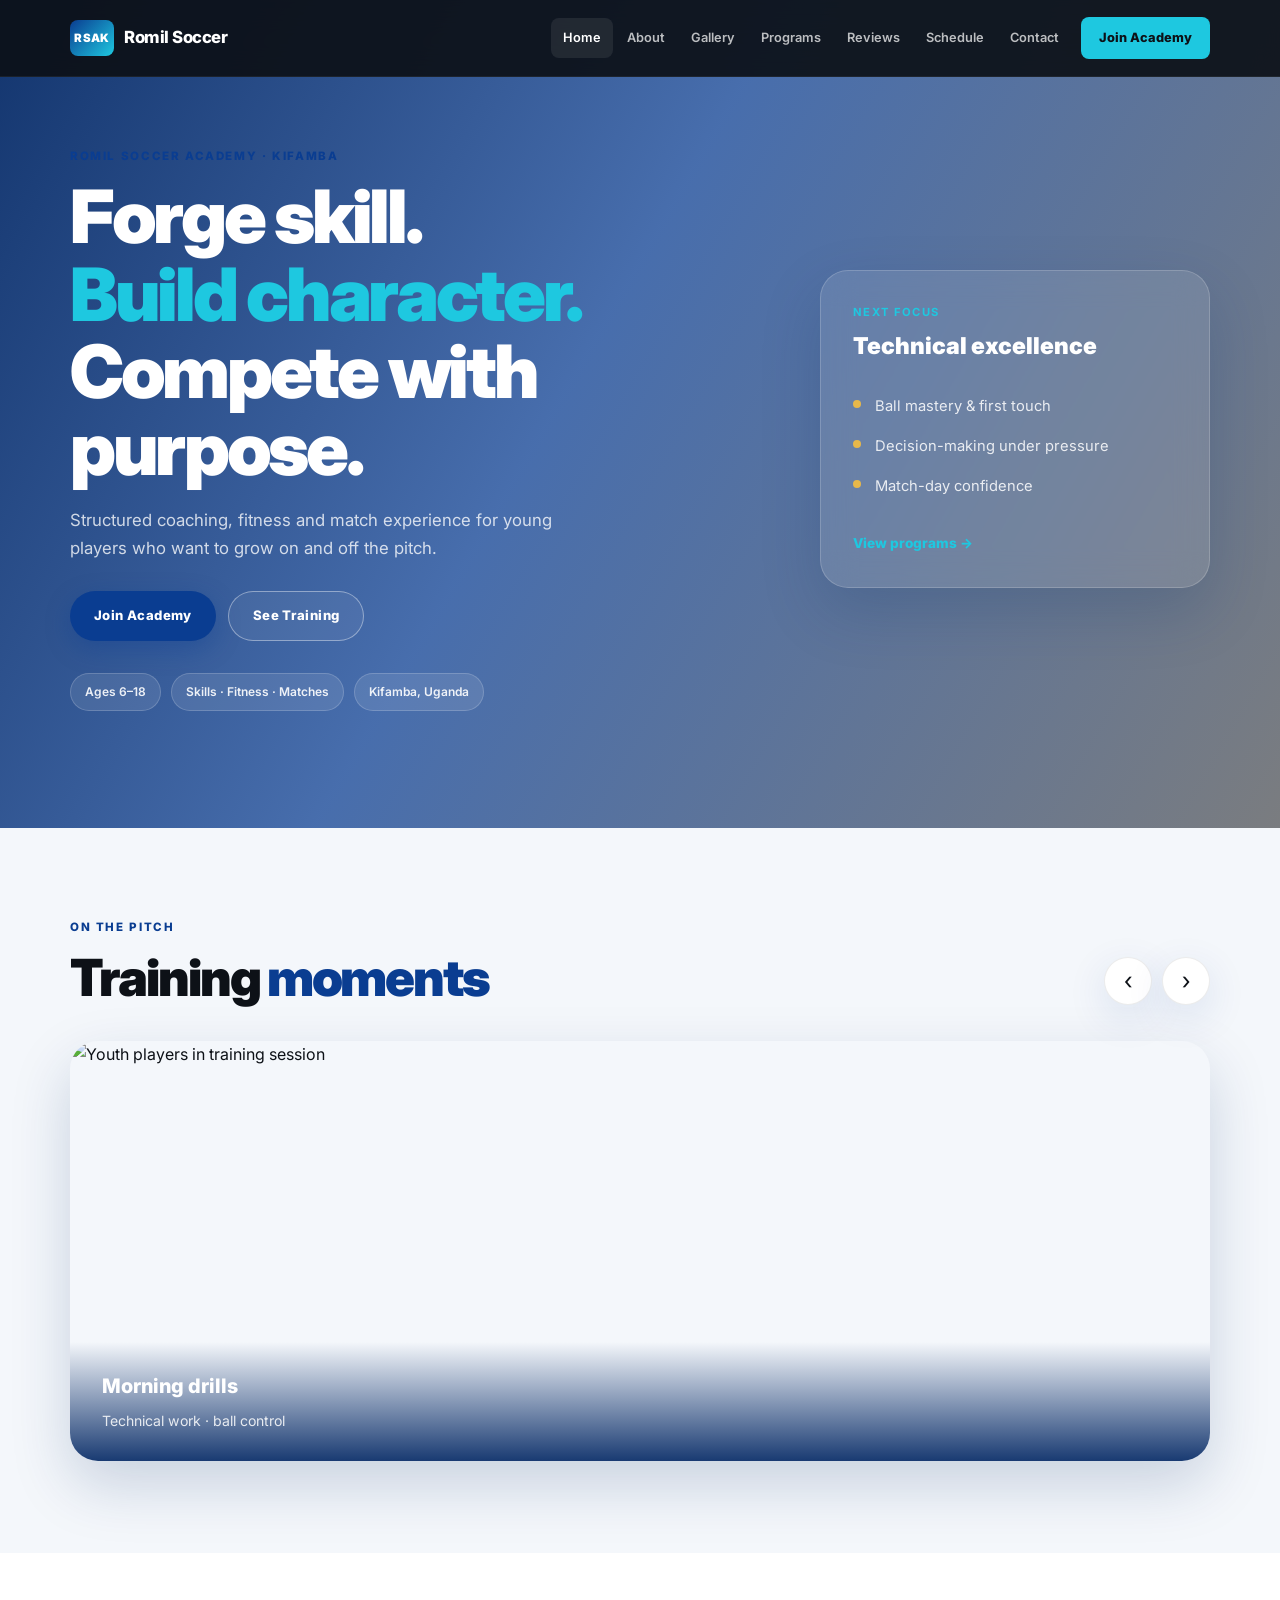
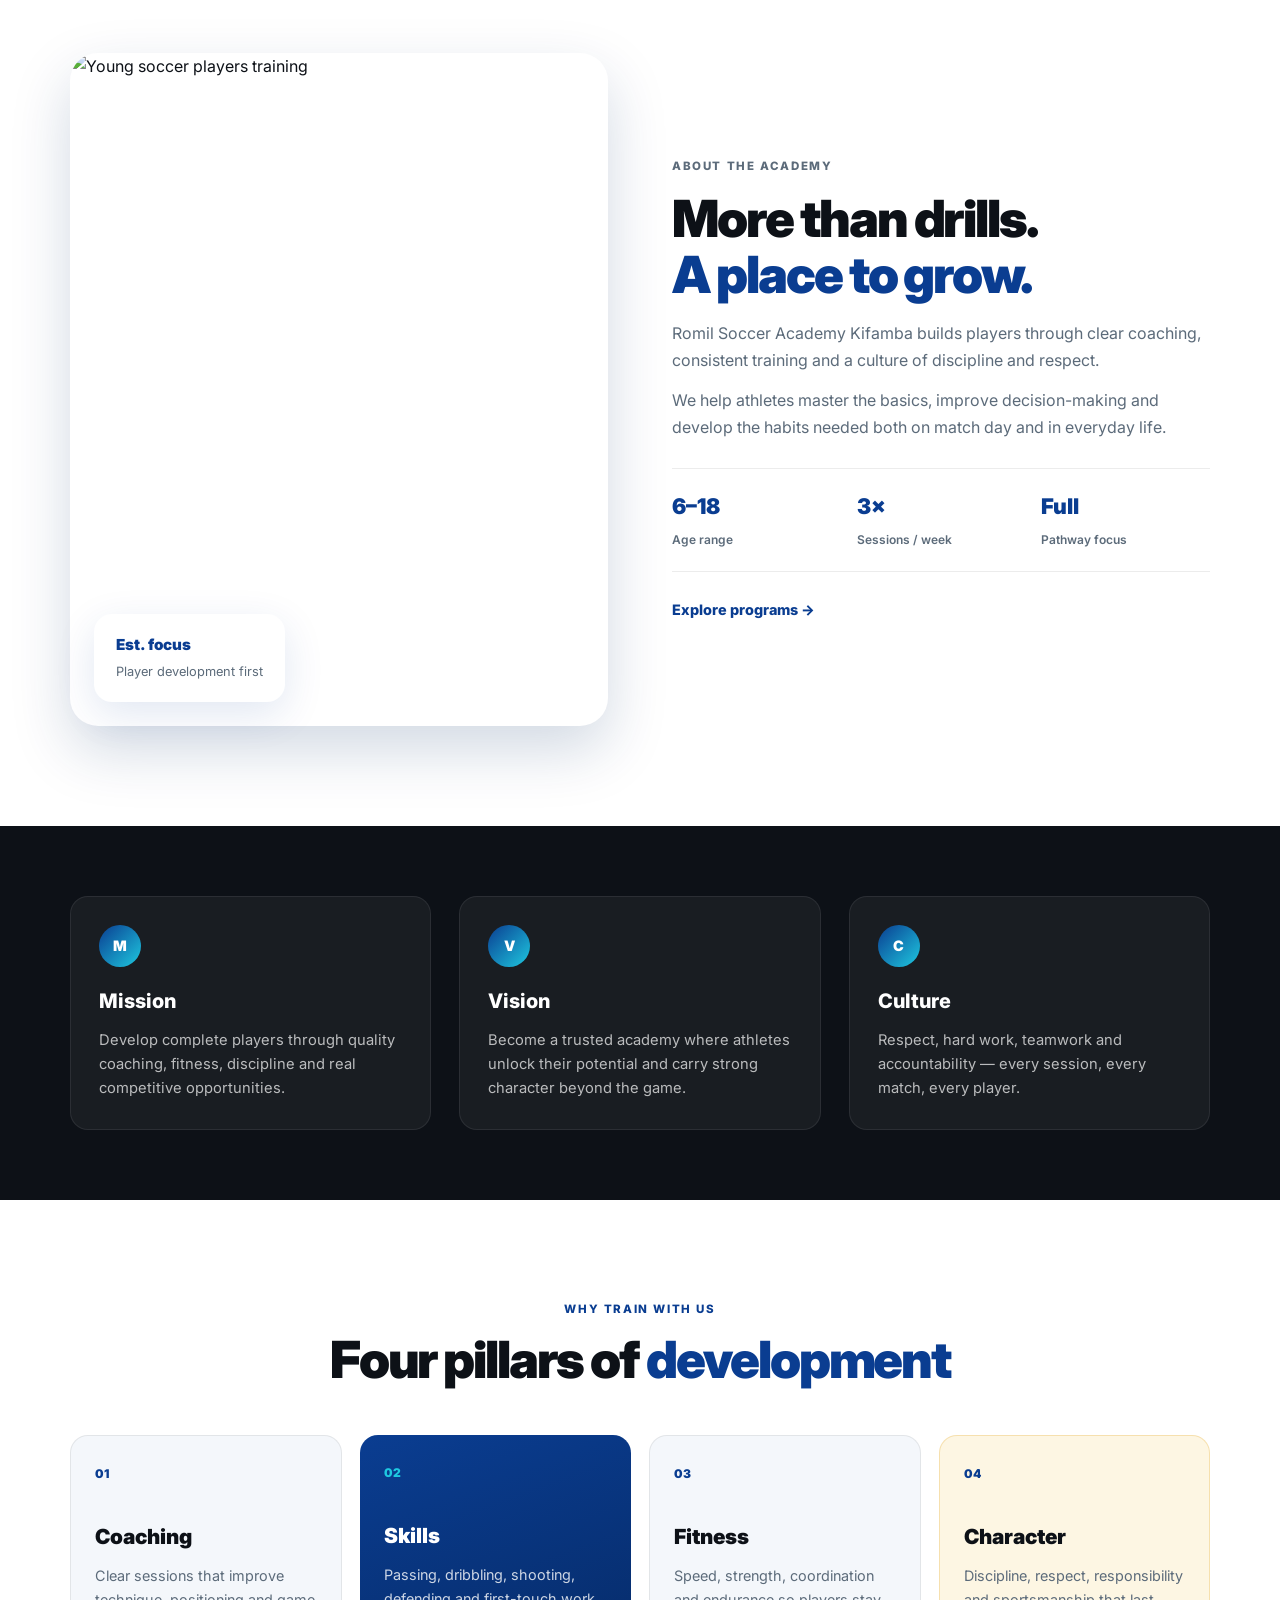
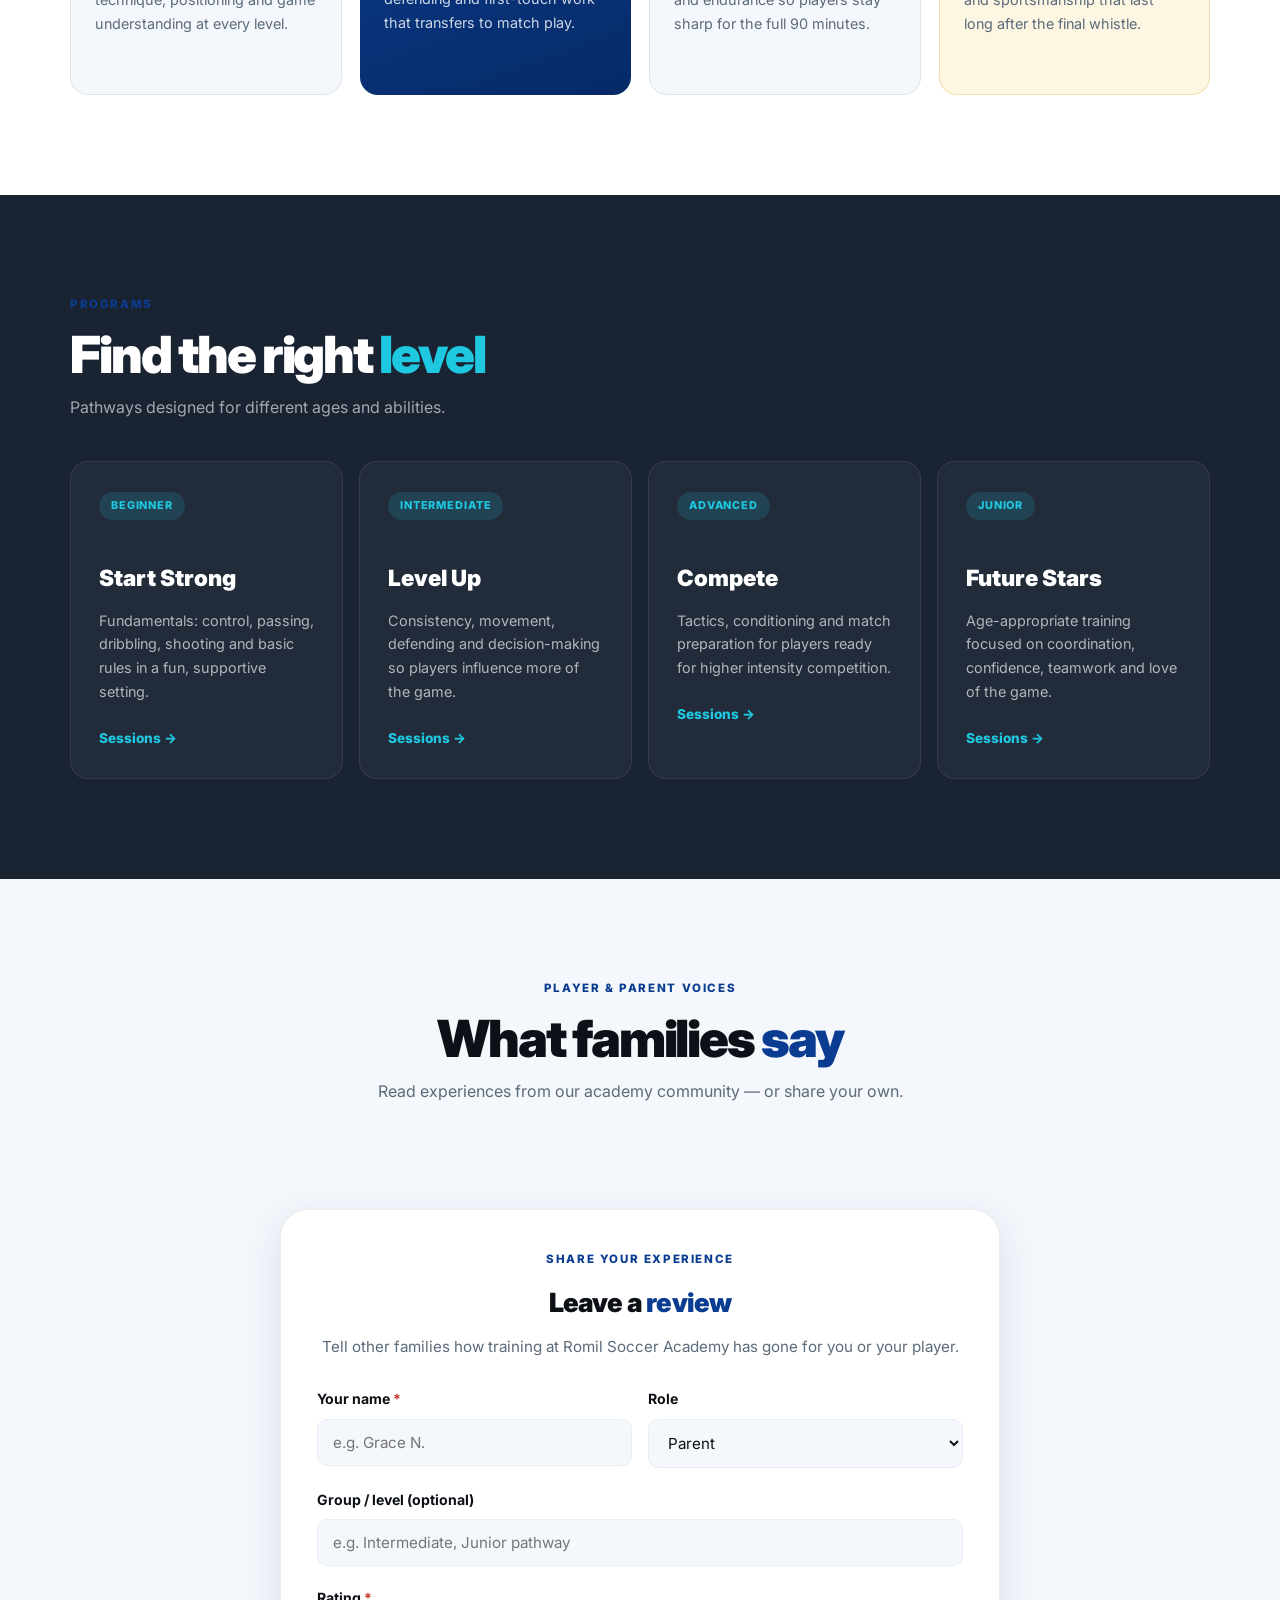
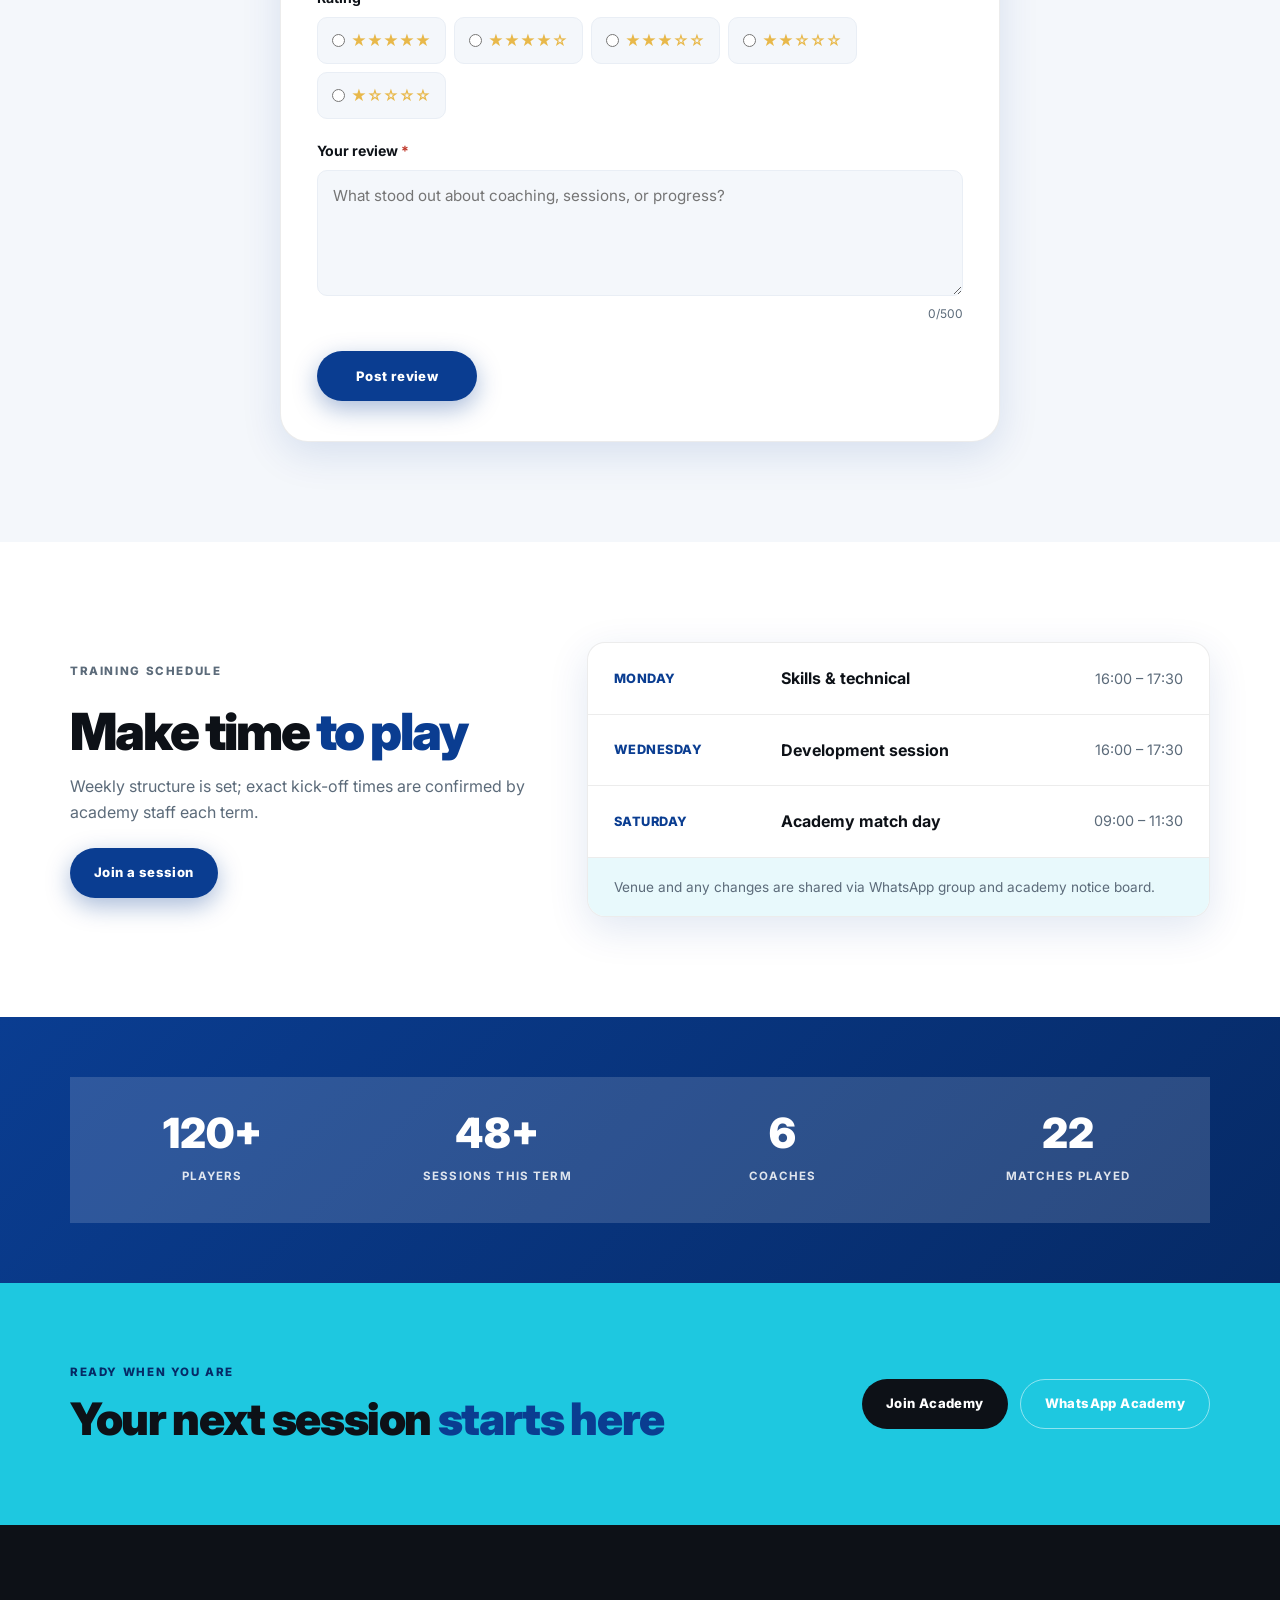
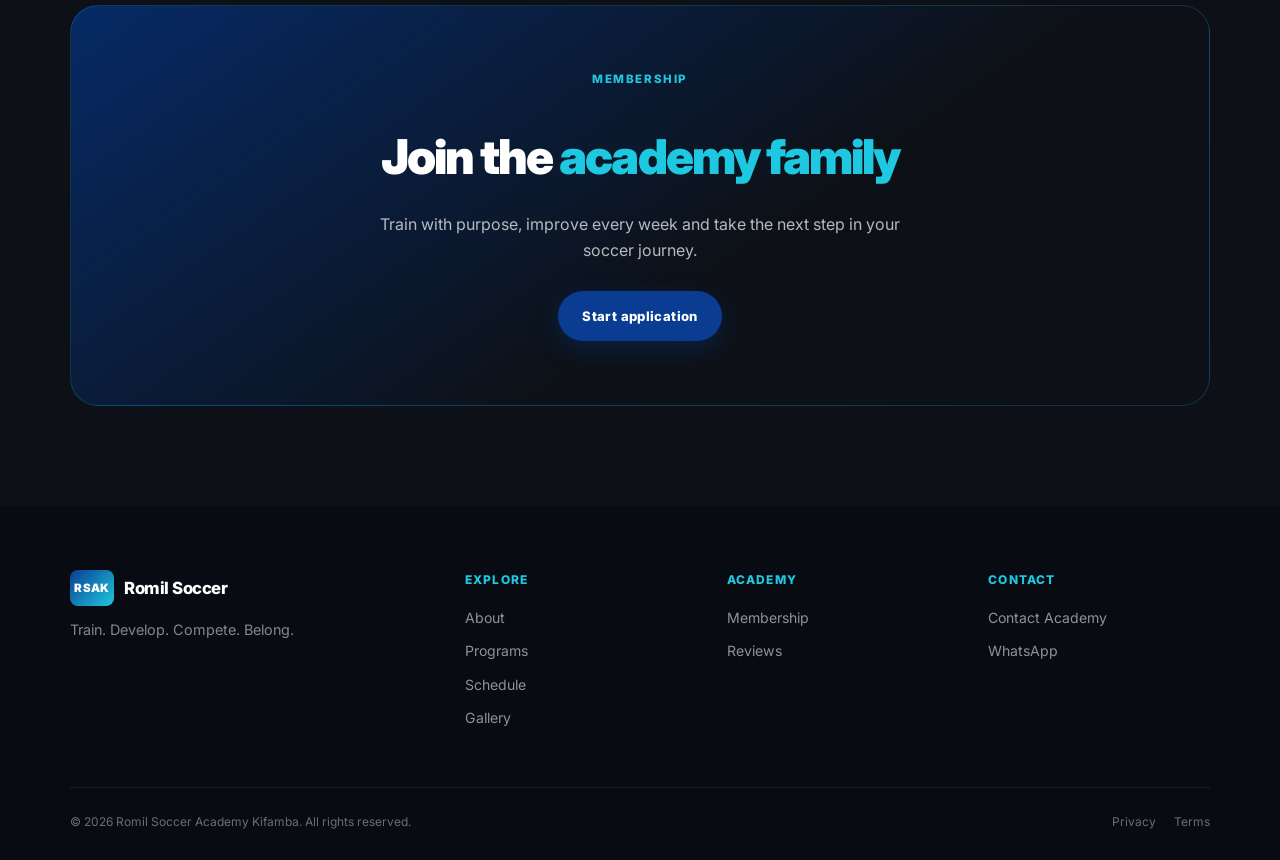
==== commit d4d8b8fc: "Update index.html" ====
--- a/index.html
+++ b/index.html
@@ -19,7 +19,55 @@
 </head>
 
 <body>
-
+  <style>
+Add this small CSS block to css/style.css. It only affects the reviews slider:
+
+/* Reviews slider */
+.reviews-track {
+  position: relative;
+  min-height: 250px;
+  display: flex;
+  align-items: stretch;
+  justify-content: center;
+  overflow: hidden;
+}
+.reviews-track .review-card {
+  display: none;
+  width: 100%;
+  max-width: 850px;
+  margin: 0 auto;
+}
+.reviews-track .review-card.active {
+  display: block;
+  animation: reviewFade 0.45s ease;
+}
+.reviews-slider-controls {
+  display: flex;
+  justify-content: center;
+  gap: 12px;
+  margin-bottom: 24px;
+}
+.reviews-slider-controls .slider-btn {
+  width: 46px;
+  height: 46px;
+  border-radius: 50%;
+  cursor: pointer;
+}
+@keyframes reviewFade {
+  from {
+    opacity: 0;
+    transform: translateX(25px);
+  }
+  to {
+    opacity: 1;
+    transform: translateX(0);
+  }
+}
+
+Important: remove the old renderReviews() function and the old form.addEventListener('submit', ...) section from your existing reviews script before adding this version, so the form isn’t handled twice.
+
+Everything else—your seed reviews, user reviews in localStorage, review form, character counter, validation, and the rest of the page—stays unchanged.
+  </style>
   <!-- HEADER -->
   <header class="site-header" id="top">
     <div class="container nav-wrap">
@@ -524,153 +572,226 @@
       });
     })();
 
-    // ---------- USER REVIEWS (localStorage) ----------
-    (function () {
-      const STORAGE_KEY = 'rsak_user_reviews';
-      const listEl = document.getElementById('reviewsList');
-      const form = document.getElementById('reviewForm');
-      const statusEl = document.getElementById('reviewStatus');
-      const charCount = document.getElementById('charCount');
-      const messageInput = document.getElementById('reviewMessage');
-
-      if (!listEl || !form) return;
-
-      const seedReviews = [
-        {
-          name: 'Grace N.',
-          role: 'Parent',
-          group: 'Intermediate group',
-          rating: 5,
-          message: 'My son’s confidence and first touch improved within weeks. The coaches are patient and serious about development.',
-          id: 'seed-1'
-        },
-        {
-          name: 'David K.',
-          role: 'Player',
-          group: 'Advanced',
-          rating: 5,
-          message: 'Training is organised and intense in a good way. I finally understand positioning and how to press as a team.',
-          id: 'seed-2'
-        },
-        {
-          name: 'Sarah M.',
-          role: 'Parent',
-          group: 'Junior pathway',
-          rating: 5,
-          message: 'The academy balances hard work with respect. My daughter looks forward to every Saturday session.',
-          id: 'seed-3'
-        },
-        {
-          name: 'James O.',
-          role: 'Parent',
-          group: 'Beginner',
-          rating: 4,
-          message: 'Clear communication and real progress on fitness. Looking forward to more friendly matches this term.',
-          id: 'seed-4'
-        }
-      ];
-
-      function starsHtml(n) {
-        const full = '★'.repeat(Math.max(0, Math.min(5, n)));
-        const empty = '☆'.repeat(5 - Math.max(0, Math.min(5, n)));
-        return full + empty;
-      }
-
-      function escapeHtml(str) {
-        const div = document.createElement('div');
-        div.textContent = str;
-        return div.innerHTML;
-      }
-
-      function loadUserReviews() {
-        try {
-          const raw = localStorage.getItem(STORAGE_KEY);
-          return raw ? JSON.parse(raw) : [];
-        } catch {
-          return [];
-        }
-      }
-
-      function saveUserReviews(arr) {
-        localStorage.setItem(STORAGE_KEY, JSON.stringify(arr));
-      }
-
-      function renderReviews() {
-        const user = loadUserReviews();
-        const all = [...user, ...seedReviews];
-
-        listEl.innerHTML = all.map((r, i) => {
-          const roleLine = [r.role, r.group].filter(Boolean).join(' · ');
-          return (
-            '<article class="review-card">' +
-              '<div class="stars" aria-label="' + r.rating + ' stars">' + starsHtml(r.rating) + '</div>' +
-              '<p>“' + escapeHtml(r.message) + '”</p>' +
-              '<div class="reviewer">' +
-                '<strong>' + escapeHtml(r.name) + '</strong>' +
-                (roleLine ? '<span>' + escapeHtml(roleLine) + '</span>' : '') +
-              '</div>' +
-            '</article>'
-          );
-        }).join('');
-      }
-
-      // Character counter
-      if (messageInput && charCount) {
-        messageInput.addEventListener('input', () => {
-          charCount.textContent = messageInput.value.length;
-        });
-      }
-
-      form.addEventListener('submit', function (e) {
-        e.preventDefault();
-        statusEl.textContent = '';
-        statusEl.className = 'review-status';
-
-        const name = form.name.value.trim();
-        const role = form.role.value;
-        const group = form.group.value.trim();
-        const ratingEl = form.querySelector('input[name="rating"]:checked');
-        const message = form.message.value.trim();
-
-        if (!name || !ratingEl || !message) {
-          statusEl.textContent = 'Please fill in name, rating and your review.';
-          statusEl.classList.add('error');
-          return;
-        }
-
-        if (message.length < 15) {
-          statusEl.textContent = 'Please write a bit more (at least 15 characters).';
-          statusEl.classList.add('error');
-          return;
-        }
-
-        const review = {
-          id: 'user-' + Date.now(),
-          name: name,
-          role: role,
-          group: group,
-          rating: parseInt(ratingEl.value, 10),
-          message: message,
-          createdAt: new Date().toISOString()
-        };
-
-        const existing = loadUserReviews();
-        existing.unshift(review);
-        saveUserReviews(existing);
-
-        form.reset();
-        if (charCount) charCount.textContent = '0';
-        statusEl.textContent = 'Thank you! Your review has been added.';
-        statusEl.classList.add('success');
-
-        renderReviews();
-
-        // Scroll new review into view
-        listEl.scrollIntoView({ behavior: 'smooth', block: 'start' });
+    //Reviews Slider JavaScript
+
+<script>
+  // ---------- USER REVIEWS (localStorage + slider) ----------
+  (function () {
+    const STORAGE_KEY = 'rsak_user_reviews';
+    const listEl = document.getElementById('reviewsList');
+    const form = document.getElementById('reviewForm');
+    const statusEl = document.getElementById('reviewStatus');
+    const charCount = document.getElementById('charCount');
+    const messageInput = document.getElementById('reviewMessage');
+    if (!listEl || !form) return;
+    const seedReviews = [
+      {
+        name: 'Grace N.',
+        role: 'Parent',
+        group: 'Intermediate group',
+        rating: 5,
+        message: 'My son’s confidence and first touch improved within weeks. The coaches are patient and serious about development.',
+        id: 'seed-1'
+      },
+      {
+        name: 'David K.',
+        role: 'Player',
+        group: 'Advanced',
+        rating: 5,
+        message: 'Training is organised and intense in a good way. I finally understand positioning and how to press as a team.',
+        id: 'seed-2'
+      },
+      {
+        name: 'Sarah M.',
+        role: 'Parent',
+        group: 'Junior pathway',
+        rating: 5,
+        message: 'The academy balances hard work with respect. My daughter looks forward to every Saturday session.',
+        id: 'seed-3'
+      },
+      {
+        name: 'James O.',
+        role: 'Parent',
+        group: 'Beginner',
+        rating: 4,
+        message: 'Clear communication and real progress on fitness. Looking forward to more friendly matches this term.',
+        id: 'seed-4'
+      }
+    ];
+    let currentReview = 0;
+    let reviewTimer;
+    function starsHtml(n) {
+      const full = '★'.repeat(Math.max(0, Math.min(5, n)));
+      const empty = '☆'.repeat(5 - Math.max(0, Math.min(5, n)));
+      return full + empty;
+    }
+    function escapeHtml(str) {
+      const div = document.createElement('div');
+      div.textContent = str;
+      return div.innerHTML;
+    }
+    function loadUserReviews() {
+      try {
+        const raw = localStorage.getItem(STORAGE_KEY);
+        return raw ? JSON.parse(raw) : [];
+      } catch {
+        return [];
+      }
+    }
+    function saveUserReviews(arr) {
+      localStorage.setItem(STORAGE_KEY, JSON.stringify(arr));
+    }
+    function getAllReviews() {
+      const user = loadUserReviews();
+      return [...user, ...seedReviews];
+    }
+    function renderReviews() {
+      const all = getAllReviews();
+      if (!all.length) {
+        listEl.innerHTML = '';
+        return;
+      }
+      if (currentReview >= all.length) {
+        currentReview = 0;
+      }
+      listEl.innerHTML = all.map((r, i) => {
+        const roleLine = [r.role, r.group].filter(Boolean).join(' · ');
+        return (
+          '<article class="review-card' + (i === currentReview ? ' active' : '') + '">' +
+            '<div class="stars" aria-label="' + r.rating + ' stars">' +
+              starsHtml(r.rating) +
+            '</div>' +
+            '<p>“' + escapeHtml(r.message) + '”</p>' +
+            '<div class="reviewer">' +
+              '<strong>' + escapeHtml(r.name) + '</strong>' +
+              (roleLine ? '<span>' + escapeHtml(roleLine) + '</span>' : '') +
+            '</div>' +
+          '</article>'
+        );
+      }).join('');
+      updateReviewSlider();
+    }
+    function updateReviewSlider() {
+      const cards = listEl.querySelectorAll('.review-card');
+      cards.forEach((card, index) => {
+        card.classList.toggle('active', index === currentReview);
       });
-
+    }
+    function nextReview() {
+      const all = getAllReviews();
+      if (!all.length) return;
+      currentReview = (currentReview + 1) % all.length;
+      updateReviewSlider();
+    }
+    function previousReview() {
+      const all = getAllReviews();
+      if (!all.length) return;
+      currentReview = (currentReview - 1 + all.length) % all.length;
+      updateReviewSlider();
+    }
+    function startReviewSlider() {
+      clearInterval(reviewTimer);
+      reviewTimer = setInterval(() => {
+        nextReview();
+      }, 5000);
+    }
+    // Create slider controls
+    const controls = document.createElement('div');
+    controls.className = 'reviews-slider-controls';
+    const prevBtn = document.createElement('button');
+    prevBtn.type = 'button';
+    prevBtn.className = 'slider-btn review-prev';
+    prevBtn.setAttribute('aria-label', 'Previous review');
+    prevBtn.innerHTML = '‹';
+    const nextBtn = document.createElement('button');
+    nextBtn.type = 'button';
+    nextBtn.className = 'slider-btn review-next';
+    nextBtn.setAttribute('aria-label', 'Next review');
+    nextBtn.innerHTML = '›';
+    controls.appendChild(prevBtn);
+    controls.appendChild(nextBtn);
+    listEl.parentElement.insertBefore(controls, listEl);
+    prevBtn.addEventListener('click', () => {
+      previousReview();
+      startReviewSlider();
+    });
+    nextBtn.addEventListener('click', () => {
+      nextReview();
+      startReviewSlider();
+    });
+    // Pause automatic sliding while user is interacting
+    listEl.addEventListener('mouseenter', () => {
+      clearInterval(reviewTimer);
+    });
+    listEl.addEventListener('mouseleave', () => {
+      startReviewSlider();
+    });
+    // Keyboard accessibility
+    listEl.addEventListener('keydown', (e) => {
+      if (e.key === 'ArrowLeft') {
+        previousReview();
+        startReviewSlider();
+      }
+      if (e.key === 'ArrowRight') {
+        nextReview();
+        startReviewSlider();
+      }
+    });
+    // Character counter
+    if (messageInput && charCount) {
+      messageInput.addEventListener('input', () => {
+        charCount.textContent = messageInput.value.length;
+      });
+    }
+    form.addEventListener('submit', function (e) {
+      e.preventDefault();
+      statusEl.textContent = '';
+      statusEl.className = 'review-status';
+      const name = form.name.value.trim();
+      const role = form.role.value;
+      const group = form.group.value.trim();
+      const ratingEl = form.querySelector('input[name="rating"]:checked');
+      const message = form.message.value.trim();
+      if (!name || !ratingEl || !message) {
+        statusEl.textContent = 'Please fill in name, rating and your review.';
+        statusEl.classList.add('error');
+        return;
+      }
+      if (message.length < 15) {
+        statusEl.textContent = 'Please write a bit more (at least 15 characters).';
+        statusEl.classList.add('error');
+        return;
+      }
+      const review = {
+        id: 'user-' + Date.now(),
+        name: name,
+        role: role,
+        group: group,
+        rating: parseInt(ratingEl.value, 10),
+        message: message,
+        createdAt: new Date().toISOString()
+      };
+      const existing = loadUserReviews();
+      existing.unshift(review);
+      saveUserReviews(existing);
+      // Show the newly added review
+      currentReview = 0;
+      form.reset();
+      if (charCount) {
+        charCount.textContent = '0';
+      }
+      statusEl.textContent = 'Thank you! Your review has been added.';
+      statusEl.classList.add('success');
       renderReviews();
-    })();
+      startReviewSlider();
+      listEl.scrollIntoView({
+        behavior: 'smooth',
+        block: 'start'
+      });
+    });
+    renderReviews();
+    startReviewSlider();
+  })();
   </script>
 
 </body>
--- a/css/style.css
+++ b/css/style.css
@@ -1,3762 +1,1446 @@
 /* =========================================================
    ROMIL SOCCER ACADEMY KIFAMBA
-   PROFESSIONAL HOMEPAGE CSS
-   Brand: Blue / White / Black
+   Redesigned homepage — unique layout & visual system
+   Primary: deep navy · accent cyan · soft gold · charcoal
 ========================================================= */
 
-/* =========================================================
-   1. ROOT VARIABLES
-========================================================= */
-
 :root {
-
-  --blue: #0757c9;
-  --blue-dark: #043b89;
-  --blue-light: #2f80ed;
-
-  --orange: #0757c9;
-  --orange-dark: #043b8f;
-  --orange-light: #2f80ed;
-
-  --black: #050505;
-  --black-soft: #101010;
-  --dark: #171717;
+  --navy: #0a3d91;
+  --navy-deep: #062a66;
+  --cyan: #1ec8e0;
+  --cyan-soft: #e8f9fc;
+  --gold: #e8b84a;
+  --gold-soft: #fdf6e3;
+
+  --ink: #0d1117;
+  --ink-soft: #1a2332;
+  --muted: #5c6b7a;
+  --line: rgba(13, 17, 23, 0.08);
 
   --white: #ffffff;
-  --off-white: #f6f8fb;
-  --light: #eef2f7;
-
-  --gray: #667085;
-  --gray-light: #d9dee7;
-
-  --border: rgba(0, 0, 0, 0.08);
-
-  --shadow-sm:
-    0 5px 18px rgba(0, 0, 0, 0.07);
-
-  --shadow:
-    0 15px 45px rgba(0, 0, 0, 0.12);
-
-  --shadow-lg:
-    0 25px 70px rgba(0, 0, 0, 0.18);
-
-  --radius-sm: 8px;
-  --radius: 16px;
-  --radius-lg: 25px;
-
-  --container: 1200px;
-
-  --transition:
-    0.3s ease;
-
-}
-
-
-/* =========================================================
-   2. RESET
-========================================================= */
-
-* {
+  --snow: #f4f7fb;
+  --cloud: #e9eef5;
+
+  --radius: 18px;
+  --radius-sm: 10px;
+  --radius-lg: 28px;
+
+  --shadow: 0 12px 40px rgba(10, 61, 145, 0.12);
+  --shadow-lg: 0 24px 60px rgba(6, 42, 102, 0.18);
+
+  --container: 1140px;
+  --ease: 0.28s cubic-bezier(0.4, 0, 0.2, 1);
+}
+
+*,
+*::before,
+*::after {
   margin: 0;
   padding: 0;
   box-sizing: border-box;
 }
 
-
 html {
   scroll-behavior: smooth;
 }
 
-
 body {
-
-  font-family:
-    "Inter",
-    Arial,
-    sans-serif;
-
-  color: var(--black);
-
-  background:
-    var(--white);
-
-  line-height: 1.6;
-
+  font-family: "Inter", system-ui, sans-serif;
+  color: var(--ink);
+  background: var(--white);
+  line-height: 1.65;
   overflow-x: hidden;
-
-}
-
+}
 
 img {
   max-width: 100%;
   display: block;
 }
 
-
 a {
   color: inherit;
   text-decoration: none;
 }
 
-
-button,
-input,
-textarea,
-select {
+button {
   font: inherit;
-}
-
-
-button {
   cursor: pointer;
-}
-
-
-/* =========================================================
-   3. CONTAINER
-========================================================= */
+  border: 0;
+  background: none;
+}
 
 .container {
-
-  width: min(
-    92%,
-    var(--container)
-  );
-
+  width: min(92%, var(--container));
   margin-inline: auto;
-
-}
-
-
-/* =========================================================
-   4. HEADER
-========================================================= */
-
+}
+
+/* ---------- HEADER ---------- */
 .site-header {
-
   position: fixed;
-
-  top: 0;
+  inset: 0 0 auto 0;
+  z-index: 100;
+  background: rgba(13, 17, 23, 0.92);
+  backdrop-filter: blur(14px);
+  border-bottom: 1px solid rgba(255, 255, 255, 0.06);
+}
+
+.nav-wrap {
+  min-height: 76px;
+  display: flex;
+  align-items: center;
+  justify-content: space-between;
+  gap: 24px;
+}
+
+.brand {
+  display: inline-flex;
+  align-items: center;
+  gap: 10px;
+  color: var(--white);
+  font-weight: 800;
+  letter-spacing: -0.03em;
+}
+
+.brand-mark {
+  display: grid;
+  place-items: center;
+  width: 44px;
+  height: 36px;
+  background: linear-gradient(135deg, var(--navy), var(--cyan));
+  border-radius: 8px;
+  font-size: 0.72rem;
+  font-weight: 900;
+  letter-spacing: 0.04em;
+}
+
+.brand-text {
+  font-size: 1.05rem;
+}
+
+.main-nav {
+  display: flex;
+  align-items: center;
+  gap: 2px;
+}
+
+.main-nav a {
+  padding: 9px 12px;
+  color: rgba(255, 255, 255, 0.72);
+  font-size: 0.8rem;
+  font-weight: 600;
+  border-radius: 8px;
+  transition: color var(--ease), background var(--ease);
+}
+
+.main-nav a:hover,
+.main-nav a.is-active {
+  color: var(--white);
+  background: rgba(255, 255, 255, 0.08);
+}
+
+.main-nav .nav-cta {
+  margin-left: 8px;
+  padding: 10px 18px;
+  background: var(--cyan);
+  color: var(--ink);
+  font-weight: 800;
+}
+
+.main-nav .nav-cta:hover {
+  background: var(--white);
+  color: var(--ink);
+}
+
+.nav-toggle {
+  display: none;
+  width: 44px;
+  height: 44px;
+  border-radius: 10px;
+  background: var(--navy);
+  flex-direction: column;
+  align-items: center;
+  justify-content: center;
+  gap: 5px;
+}
+
+.nav-toggle span {
+  width: 20px;
+  height: 2px;
+  background: var(--white);
+}
+
+/* ---------- TAG / EYEBROW ---------- */
+.tag {
+  margin-bottom: 12px;
+  color: var(--navy);
+  font-size: 0.72rem;
+  font-weight: 800;
+  letter-spacing: 0.14em;
+  text-transform: uppercase;
+}
+
+.tag.light {
+  color: rgba(255, 255, 255, 0.7);
+}
+
+/* ---------- BUTTONS ---------- */
+.btn {
+  display: inline-flex;
+  align-items: center;
+  justify-content: center;
+  min-height: 50px;
+  padding: 0 24px;
+  border-radius: 999px;
+  font-size: 0.82rem;
+  font-weight: 800;
+  letter-spacing: 0.03em;
+  transition: transform var(--ease), background var(--ease), box-shadow var(--ease);
+}
+
+.btn-primary {
+  background: var(--navy);
+  color: var(--white);
+  box-shadow: 0 8px 24px rgba(10, 61, 145, 0.35);
+}
+
+.btn-primary:hover {
+  background: var(--navy-deep);
+  transform: translateY(-2px);
+}
+
+.btn-ghost {
+  border: 1.5px solid rgba(255, 255, 255, 0.4);
+  color: var(--white);
+  background: rgba(255, 255, 255, 0.06);
+}
+
+.btn-ghost:hover {
+  background: var(--cyan);
+  border-color: var(--cyan);
+  color: var(--ink);
+}
+
+.btn-dark {
+  background: var(--ink);
+  color: var(--white);
+}
+
+.btn-dark:hover {
+  background: var(--navy-deep);
+  transform: translateY(-2px);
+}
+
+.btn-outline {
+  border: 1.5px solid rgba(255, 255, 255, 0.5);
+  color: var(--white);
+}
+
+.btn-outline:hover {
+  background: var(--white);
+  color: var(--ink);
+}
+
+.text-link {
+  display: inline-flex;
+  align-items: center;
+  gap: 8px;
+  margin-top: 18px;
+  color: var(--navy);
+  font-weight: 800;
+  font-size: 0.9rem;
+}
+
+.text-link:hover {
+  color: var(--cyan);
+}
+
+/* ---------- HERO ---------- */
+.hero {
+  position: relative;
+  min-height: 92vh;
+  display: flex;
+  align-items: center;
+  padding: 130px 0 100px;
+  color: var(--white);
+  overflow: hidden;
+}
+
+.hero-bg {
+  position: absolute;
+  inset: 0;
+  background:
+    linear-gradient(120deg, rgba(6, 42, 102, 0.95) 0%, rgba(10, 61, 145, 0.75) 45%, rgba(13, 17, 23, 0.55) 100%),
+    url("https://images.unsplash.com/photo-1574629810360-7efbbe195018?w=1600&q=80") center / cover no-repeat;
+}
+
+.hero-inner {
+  position: relative;
+  z-index: 2;
+  display: grid;
+  grid-template-columns: 1.35fr 0.75fr;
+  gap: 48px;
+  align-items: center;
+}
+
+.hero-left h1 {
+  margin-bottom: 20px;
+  font-size: clamp(2.8rem, 6.5vw, 4.6rem);
+  line-height: 1.05;
+  font-weight: 900;
+  letter-spacing: -0.045em;
+}
+
+.hero-left h1 em {
+  font-style: normal;
+  color: var(--cyan);
+}
+
+.lead {
+  max-width: 520px;
+  margin-bottom: 28px;
+  color: rgba(255, 255, 255, 0.78);
+  font-size: 1.05rem;
+}
+
+.hero-btns {
+  display: flex;
+  flex-wrap: wrap;
+  gap: 12px;
+  margin-bottom: 32px;
+}
+
+.hero-pills {
+  display: flex;
+  flex-wrap: wrap;
+  gap: 10px;
+}
+
+.hero-pills span {
+  padding: 8px 14px;
+  background: rgba(255, 255, 255, 0.1);
+  border: 1px solid rgba(255, 255, 255, 0.18);
+  border-radius: 999px;
+  font-size: 0.75rem;
+  font-weight: 600;
+  color: rgba(255, 255, 255, 0.9);
+}
+
+.hero-panel {
+  padding: 32px;
+  background: rgba(255, 255, 255, 0.1);
+  border: 1px solid rgba(255, 255, 255, 0.18);
+  border-radius: var(--radius-lg);
+  backdrop-filter: blur(16px);
+  box-shadow: var(--shadow-lg);
+}
+
+.panel-label {
+  display: block;
+  margin-bottom: 6px;
+  font-size: 0.7rem;
+  font-weight: 700;
+  letter-spacing: 0.12em;
+  text-transform: uppercase;
+  color: var(--cyan);
+}
+
+.panel-top strong {
+  display: block;
+  margin-bottom: 20px;
+  font-size: 1.45rem;
+  font-weight: 900;
+}
+
+.panel-list {
+  list-style: none;
+  margin-bottom: 22px;
+}
+
+.panel-list li {
+  position: relative;
+  padding: 8px 0 8px 22px;
+  color: rgba(255, 255, 255, 0.85);
+  font-size: 0.92rem;
+}
+
+.panel-list li::before {
+  content: "";
+  position: absolute;
   left: 0;
-
+  top: 14px;
+  width: 8px;
+  height: 8px;
+  border-radius: 50%;
+  background: var(--gold);
+}
+
+.panel-link {
+  font-size: 0.85rem;
+  font-weight: 800;
+  color: var(--cyan);
+}
+
+.panel-link:hover {
+  color: var(--white);
+}
+
+/* ---------- PHOTO SLIDER ---------- */
+.slider-section {
+  padding: 90px 0 70px;
+  background: var(--snow);
+}
+
+.row-head {
+  display: flex;
+  align-items: flex-end;
+  justify-content: space-between;
+  gap: 24px;
+  margin-bottom: 36px;
+}
+
+.section-head h2 {
+  font-size: clamp(2rem, 4vw, 3.2rem);
+  font-weight: 900;
+  letter-spacing: -0.04em;
+  line-height: 1.1;
+}
+
+.section-head h2 span {
+  color: var(--navy);
+}
+
+.section-head.center {
+  text-align: center;
+  max-width: 640px;
+  margin: 0 auto 48px;
+}
+
+.section-head .sub {
+  margin-top: 12px;
+  color: var(--muted);
+}
+
+.slider-controls {
+  display: flex;
+  gap: 10px;
+}
+
+.slider-btn {
+  width: 48px;
+  height: 48px;
+  border-radius: 50%;
+  background: var(--white);
+  border: 1px solid var(--line);
+  color: var(--ink);
+  font-size: 1.5rem;
+  line-height: 1;
+  box-shadow: var(--shadow);
+  transition: background var(--ease), color var(--ease);
+}
+
+.slider-btn:hover {
+  background: var(--navy);
+  color: var(--white);
+}
+
+.slider-viewport {
+  overflow: hidden;
+  border-radius: var(--radius-lg);
+  box-shadow: var(--shadow-lg);
+}
+
+.slider-track {
+  display: flex;
+  transition: transform 0.5s cubic-bezier(0.4, 0, 0.2, 1);
+}
+
+.slide {
+  position: relative;
+  flex: 0 0 100%;
+  min-height: 420px;
+}
+
+.slide img {
   width: 100%;
-
-  z-index: 1000;
-
-  background:
-    rgba(5, 5, 5, 0.94);
-
-  backdrop-filter:
-    blur(15px);
-
-  border-bottom:
-    1px solid rgba(255,255,255,0.08);
-
-}
-
-
-.nav-container {
-
-  min-height: 82px;
-
-  display: flex;
-
+  height: 420px;
+  object-fit: cover;
+}
+
+.slide-caption {
+  position: absolute;
+  left: 0;
+  right: 0;
+  bottom: 0;
+  padding: 28px 32px;
+  background: linear-gradient(transparent, rgba(6, 42, 102, 0.92));
+  color: var(--white);
+}
+
+.slide-caption strong {
+  display: block;
+  font-size: 1.25rem;
+  font-weight: 800;
+  margin-bottom: 4px;
+}
+
+.slide-caption span {
+  font-size: 0.88rem;
+  opacity: 0.85;
+}
+
+.slider-dots {
+  display: flex;
+  justify-content: center;
+  gap: 8px;
+  margin-top: 22px;
+}
+
+.dot {
+  width: 10px;
+  height: 10px;
+  border-radius: 50%;
+  background: var(--cloud);
+  transition: background var(--ease), transform var(--ease);
+}
+
+.dot.active {
+  background: var(--navy);
+  transform: scale(1.25);
+}
+
+/* ---------- ABOUT ---------- */
+.about {
+  padding: 100px 0;
+}
+
+.about-grid {
+  display: grid;
+  grid-template-columns: 1fr 1fr;
+  gap: 64px;
   align-items: center;
-
+}
+
+.about-visual {
+  position: relative;
+}
+
+.about-frame {
+  border-radius: var(--radius-lg);
+  overflow: hidden;
+  box-shadow: var(--shadow-lg);
+  aspect-ratio: 4 / 5;
+}
+
+.about-frame img {
+  width: 100%;
+  height: 100%;
+  object-fit: cover;
+}
+
+.about-badge {
+  position: absolute;
+  bottom: 24px;
+  left: 24px;
+  padding: 18px 22px;
+  background: var(--white);
+  border-radius: var(--radius);
+  box-shadow: var(--shadow);
+}
+
+.about-badge strong {
+  display: block;
+  font-size: 0.95rem;
+  font-weight: 900;
+  color: var(--navy);
+}
+
+.about-badge span {
+  font-size: 0.8rem;
+  color: var(--muted);
+}
+
+.about-copy h2 {
+  margin-bottom: 18px;
+  font-size: clamp(2.1rem, 4vw, 3.2rem);
+  font-weight: 900;
+  letter-spacing: -0.04em;
+  line-height: 1.1;
+}
+
+.about-copy h2 span {
+  color: var(--navy);
+}
+
+.about-copy > p {
+  margin-bottom: 14px;
+  color: var(--muted);
+}
+
+.about-stats-mini {
+  display: grid;
+  grid-template-columns: repeat(3, 1fr);
+  gap: 16px;
+  margin: 28px 0 8px;
+  padding: 20px 0;
+  border-top: 1px solid var(--line);
+  border-bottom: 1px solid var(--line);
+}
+
+.about-stats-mini strong {
+  display: block;
+  font-size: 1.35rem;
+  font-weight: 900;
+  color: var(--navy);
+}
+
+.about-stats-mini span {
+  font-size: 0.75rem;
+  color: var(--muted);
+  font-weight: 600;
+}
+
+/* ---------- MISSION STRIP ---------- */
+.mission-strip {
+  padding: 70px 0;
+  background: var(--ink);
+  color: var(--white);
+}
+
+.mission-row {
+  display: grid;
+  grid-template-columns: repeat(3, 1fr);
+  gap: 28px;
+}
+
+.mission-row article {
+  padding: 28px;
+  border-radius: var(--radius);
+  background: rgba(255, 255, 255, 0.05);
+  border: 1px solid rgba(255, 255, 255, 0.08);
+}
+
+.m-icon {
+  display: grid;
+  place-items: center;
+  width: 42px;
+  height: 42px;
+  margin-bottom: 18px;
+  border-radius: 50%;
+  background: linear-gradient(135deg, var(--navy), var(--cyan));
+  font-weight: 900;
+  font-size: 0.9rem;
+}
+
+.mission-row h3 {
+  margin-bottom: 10px;
+  font-size: 1.25rem;
+  font-weight: 800;
+}
+
+.mission-row p {
+  color: rgba(255, 255, 255, 0.7);
+  font-size: 0.92rem;
+}
+
+/* ---------- WHY / VALUES ---------- */
+.why {
+  padding: 100px 0;
+  background: var(--white);
+}
+
+.why-grid {
+  display: grid;
+  grid-template-columns: repeat(4, 1fr);
+  gap: 18px;
+}
+
+.why-card {
+  padding: 28px 24px;
+  min-height: 260px;
+  border-radius: var(--radius);
+  background: var(--snow);
+  border: 1px solid var(--line);
+  transition: transform var(--ease), box-shadow var(--ease);
+}
+
+.why-card:hover {
+  transform: translateY(-6px);
+  box-shadow: var(--shadow);
+}
+
+.why-card.accent {
+  background: linear-gradient(160deg, var(--navy), var(--navy-deep));
+  color: var(--white);
+  border: none;
+}
+
+.why-card.gold {
+  background: var(--gold-soft);
+  border-color: rgba(232, 184, 74, 0.35);
+}
+
+.why-card .num {
+  display: block;
+  margin-bottom: 36px;
+  font-size: 0.75rem;
+  font-weight: 900;
+  color: var(--navy);
+}
+
+.why-card.accent .num {
+  color: var(--cyan);
+}
+
+.why-card h3 {
+  margin-bottom: 10px;
+  font-size: 1.3rem;
+  font-weight: 900;
+}
+
+.why-card p {
+  font-size: 0.9rem;
+  color: var(--muted);
+}
+
+.why-card.accent p {
+  color: rgba(255, 255, 255, 0.8);
+}
+
+/* ---------- PROGRAMS ---------- */
+.programs {
+  padding: 100px 0;
+  background: var(--ink-soft);
+  color: var(--white);
+}
+
+.programs .section-head h2 span {
+  color: var(--cyan);
+}
+
+.programs .sub {
+  color: rgba(255, 255, 255, 0.6);
+}
+
+.prog-grid {
+  display: grid;
+  grid-template-columns: repeat(4, 1fr);
+  gap: 16px;
+  margin-top: 40px;
+}
+
+.prog-card {
+  padding: 28px;
+  min-height: 300px;
+  border-radius: var(--radius);
+  background: rgba(255, 255, 255, 0.04);
+  border: 1px solid rgba(255, 255, 255, 0.08);
+  transition: border-color var(--ease), transform var(--ease);
+}
+
+.prog-card:hover {
+  border-color: var(--cyan);
+  transform: translateY(-6px);
+}
+
+.prog-tag {
+  display: inline-block;
+  margin-bottom: 40px;
+  padding: 5px 12px;
+  border-radius: 999px;
+  background: rgba(30, 200, 224, 0.15);
+  color: var(--cyan);
+  font-size: 0.68rem;
+  font-weight: 800;
+  letter-spacing: 0.08em;
+  text-transform: uppercase;
+}
+
+.prog-card h3 {
+  margin-bottom: 12px;
+  font-size: 1.4rem;
+  font-weight: 900;
+}
+
+.prog-card p {
+  color: rgba(255, 255, 255, 0.65);
+  font-size: 0.9rem;
+  margin-bottom: 20px;
+}
+
+.prog-card a {
+  font-size: 0.85rem;
+  font-weight: 800;
+  color: var(--cyan);
+}
+
+.prog-card a:hover {
+  color: var(--white);
+}
+
+/* ---------- REVIEWS ---------- */
+.reviews {
+  padding: 100px 0;
+  background: var(--snow);
+}
+
+.reviews-track {
+  display: grid;
+  grid-template-columns: repeat(4, 1fr);
+  gap: 18px;
+}
+
+.review-card {
+  padding: 28px;
+  border-radius: var(--radius);
+  background: var(--white);
+  border-left: 4px solid var(--navy);
+  box-shadow: 0 4px 20px rgba(10, 61, 145, 0.06);
+}
+
+.review-card:nth-child(2) {
+  border-left-color: var(--cyan);
+}
+
+.review-card:nth-child(3) {
+  border-left-color: var(--gold);
+}
+
+.review-card:nth-child(4) {
+  border-left-color: var(--navy-deep);
+}
+
+.stars {
+  margin-bottom: 14px;
+  color: var(--gold);
+  font-size: 1.05rem;
+  letter-spacing: 2px;
+}
+
+.review-card > p {
+  margin-bottom: 20px;
+  color: var(--muted);
+  font-size: 0.95rem;
+  line-height: 1.7;
+}
+
+.reviewer strong {
+  display: block;
+  font-size: 0.88rem;
+  font-weight: 800;
+}
+
+.reviewer span {
+  font-size: 0.78rem;
+  color: var(--muted);
+}
+
+/* ---------- SCHEDULE ---------- */
+.schedule {
+  padding: 100px 0;
+}
+
+.schedule-grid {
+  display: grid;
+  grid-template-columns: 0.85fr 1.15fr;
+  gap: 56px;
+  align-items: center;
+}
+
+.schedule-intro h2 {
+  margin-bottom: 14px;
+  font-size: clamp(2.1rem, 4vw, 3.2rem);
+  font-weight: 900;
+  letter-spacing: -0.04em;
+  line-height: 1.1;
+}
+
+.schedule-intro h2 span {
+  color: var(--navy);
+}
+
+.schedule-intro p {
+  margin-bottom: 22px;
+  color: var(--muted);
+}
+
+.schedule-table {
+  border-radius: var(--radius);
+  overflow: hidden;
+  background: var(--white);
+  box-shadow: var(--shadow);
+  border: 1px solid var(--line);
+}
+
+.sch-row {
+  display: grid;
+  grid-template-columns: 1fr 1.5fr 1fr;
+  gap: 12px;
+  align-items: center;
+  padding: 22px 26px;
+  border-bottom: 1px solid var(--line);
+}
+
+.sch-row strong {
+  color: var(--navy);
+  font-size: 0.8rem;
+  font-weight: 800;
+  text-transform: uppercase;
+  letter-spacing: 0.04em;
+}
+
+.sch-row span {
+  font-weight: 700;
+}
+
+.sch-row em {
+  font-style: normal;
+  text-align: right;
+  color: var(--muted);
+  font-size: 0.9rem;
+}
+
+.sch-note {
+  padding: 18px 26px;
+  background: var(--cyan-soft);
+  color: var(--muted);
+  font-size: 0.85rem;
+}
+
+/* ---------- STATS ---------- */
+.stats {
+  padding: 60px 0;
+  background: linear-gradient(135deg, var(--navy), var(--navy-deep));
+  color: var(--white);
+}
+
+.stats-grid {
+  display: grid;
+  grid-template-columns: repeat(4, 1fr);
+  gap: 1px;
+  background: rgba(255, 255, 255, 0.15);
+}
+
+.stat {
+  padding: 36px 20px;
+  text-align: center;
+  background: transparent;
+}
+
+.stat strong {
+  display: block;
+  margin-bottom: 6px;
+  font-size: 2.6rem;
+  font-weight: 900;
+  line-height: 1;
+}
+
+.stat span {
+  font-size: 0.72rem;
+  font-weight: 700;
+  letter-spacing: 0.1em;
+  text-transform: uppercase;
+  opacity: 0.85;
+}
+
+/* ---------- CTA ---------- */
+.cta {
+  padding: 80px 0;
+  background: var(--cyan);
+  color: var(--ink);
+}
+
+.cta-inner {
+  display: flex;
+  align-items: center;
   justify-content: space-between;
-
-  gap: 30px;
-
-}
-
-
-/* =========================================================
-   LOGO
-========================================================= */
-
-.logo {
-
-  display: inline-flex;
-
+  gap: 32px;
+}
+
+.cta h2 {
+  font-size: clamp(1.9rem, 3.5vw, 2.8rem);
+  font-weight: 900;
+  letter-spacing: -0.03em;
+  line-height: 1.15;
+}
+
+.cta h2 span {
+  color: var(--navy);
+}
+
+.cta .tag {
+  color: var(--navy-deep);
+}
+
+.cta-actions {
+  display: flex;
+  flex-wrap: wrap;
+  gap: 12px;
+}
+
+/* ---------- MEMBER BANNER ---------- */
+.member-banner {
+  padding: 80px 0 100px;
+  background: var(--ink);
+}
+
+.member-box {
+  padding: 64px 48px;
+  text-align: center;
+  border-radius: var(--radius-lg);
+  background: linear-gradient(145deg, var(--navy-deep) 0%, var(--ink) 60%);
+  border: 1px solid rgba(30, 200, 224, 0.2);
+  color: var(--white);
+}
+
+.member-box .tag {
+  color: var(--cyan);
+}
+
+.member-box h2 {
+  margin-bottom: 14px;
+  font-size: clamp(2rem, 4vw, 3rem);
+  font-weight: 900;
+  letter-spacing: -0.04em;
+}
+
+.member-box h2 span {
+  color: var(--cyan);
+}
+
+.member-box p {
+  max-width: 520px;
+  margin: 0 auto 28px;
+  color: rgba(255, 255, 255, 0.7);
+}
+
+/* ---------- FOOTER ---------- */
+.site-footer {
+  padding: 64px 0 28px;
+  background: #080c12;
+  color: var(--white);
+}
+
+.footer-grid {
+  display: grid;
+  grid-template-columns: 1.6fr repeat(3, 1fr);
+  gap: 40px;
+  padding-bottom: 48px;
+}
+
+.footer-brand {
+  margin-bottom: 12px;
+}
+
+.footer-grid > div:first-child p {
+  max-width: 260px;
+  color: rgba(255, 255, 255, 0.5);
+  font-size: 0.9rem;
+}
+
+.footer-grid h4 {
+  margin-bottom: 16px;
+  color: var(--cyan);
+  font-size: 0.75rem;
+  font-weight: 800;
+  letter-spacing: 0.1em;
+  text-transform: uppercase;
+}
+
+.footer-grid > div:not(:first-child) a {
+  display: block;
+  margin-bottom: 10px;
+  color: rgba(255, 255, 255, 0.55);
+  font-size: 0.88rem;
+  transition: color var(--ease);
+}
+
+.footer-grid > div:not(:first-child) a:hover {
+  color: var(--white);
+}
+
+.footer-bottom {
+  display: flex;
   align-items: center;
-
-  gap: 8px;
-
-  font-size: 1.35rem;
-
-  font-weight: 900;
-
-  letter-spacing: -0.04em;
-
-  color: var(--white);
-
-}
-
-
-.logo span {
-
-  display: inline-flex;
-
-  align-items: center;
-
-  justify-content: center;
-
-  min-width: 42px;
-
-  min-height: 30px;
-
-  padding: 3px 8px;
-
-  background:
-    var(--blue);
-
-  color: var(--white);
-
-  font-size: 0.75rem;
-
-  font-weight: 900;
-
-  letter-spacing: 0.04em;
-
-  border-radius: 5px;
-
-}
-
-
-/* =========================================================
-   NAVIGATION
-========================================================= */
-
-.main-navigation {
-
-  display: flex;
-
-  align-items: center;
-
-  gap: 4px;
-
-}
-
-
-.main-navigation a {
-
-  position: relative;
-
-  padding: 10px 13px;
-
-  color:
-    rgba(255,255,255,0.78);
-
-  font-size: 0.83rem;
-
-  font-weight: 700;
-
-  transition:
-    color var(--transition);
-
-}
-
-
-.main-navigation a::after {
-
-  content: "";
-
-  position: absolute;
-
-  left: 13px;
-  right: 13px;
-
-  bottom: 3px;
-
-  height: 2px;
-
-  background:
-    var(--blue);
-
-  transform:
-    scaleX(0);
-
-  transform-origin: right;
-
-  transition:
-    transform var(--transition);
-
-}
-
-
-.main-navigation a:hover,
-.main-navigation a.active {
-
-  color: var(--white);
-
-}
-
-
-.main-navigation a:hover::after,
-.main-navigation a.active::after {
-
-  transform:
-    scaleX(1);
-
-  transform-origin: left;
-
-}
-
-
-/* JOIN BUTTON */
-
-.main-navigation .nav-join {
-
-  margin-left: 8px;
-
-  padding:
-    11px 18px;
-
-  background:
-    var(--blue);
-
-  color:
-    var(--white);
-
-  border-radius:
-    6px;
-
-}
-
-
-.main-navigation .nav-join::after {
-  display: none;
-}
-
-
-.main-navigation .nav-join:hover {
-
-  background:
-    var(--blue);
-
-  transform:
-    translateY(-2px);
-
-}
-
-
-/* =========================================================
-   MOBILE MENU BUTTON
-========================================================= */
-
-.mobile-menu-button {
-
-  display: none;
-
-  width: 46px;
-  height: 46px;
-
-  border: 0;
-
-  border-radius: 8px;
-
-  background:
-    var(--blue);
-
-  align-items: center;
-
-  justify-content: center;
-
-  flex-direction: column;
-
-  gap: 5px;
-
-}
-
-
-.mobile-menu-button span {
-
-  width: 22px;
-
-  height: 2px;
-
-  background:
-    var(--white);
-
-  transition:
-    var(--transition);
-
-}
-
-
-/* =========================================================
-   EYEBROW
-========================================================= */
-
-.eyebrow {
-
-  margin-bottom: 15px;
-
-  color:
-    var(--blue);
-
-  font-size: 0.75rem;
-
-  font-weight: 900;
-
-  letter-spacing:
-    0.16em;
-
-  text-transform:
-    uppercase;
-
-}
-
-
-/* =========================================================
-   HERO
-========================================================= */
-
-.home-hero {
-
-  position: relative;
-
-  min-height:
-    820px;
-
-  display:
-    flex;
-
-  align-items:
-    center;
-
-  padding:
-    140px 0 90px;
-
-  color:
-    var(--white);
-
-  background:
-
-    linear-gradient(
-      115deg,
-      rgba(5,5,5,0.97),
-      rgba(5,5,5,0.78),
-      rgba(7,87,201,0.55)
-    ),
-
-    url("../assets/images/hba-hero.jpg")
-    center / cover no-repeat;
-
-}
-
-
-.hero-overlay {
-
-  position: absolute;
-
-  inset: 0;
-
-  background:
-
-    linear-gradient(
-      90deg,
-      rgba(5,5,5,0.95) 0%,
-      rgba(5,5,5,0.62) 48%,
-      rgba(7,87,201,0.30) 100%
-    );
-
-}
-
-
-.home-hero-content {
-
-  position: relative;
-
-  z-index: 2;
-
-  display: grid;
-
-  grid-template-columns:
-    minmax(0, 1.5fr)
-    minmax(260px, 0.5fr);
-
-  align-items: center;
-
-  gap: 70px;
-
-}
-
-
-.hero-copy {
-
-  max-width:
-    760px;
-
-}
-
-
-.hero-copy h1 {
-
-  max-width:
-    780px;
-
-  margin-bottom:
-    25px;
-
-  font-size:
-    clamp(3.6rem, 8vw, 7.5rem);
-
-  line-height:
-    0.88;
-
-  font-weight:
-    900;
-
-  letter-spacing:
-    -0.075em;
-
-}
-
-
-.hero-copy h1 span {
-
-  display:
-    block;
-
-  color:
-    var(--blue);
-
-}
-
-
-.hero-description {
-
-  max-width:
-    650px;
-
-  margin-bottom:
-    35px;
-
-  color:
-    rgba(255,255,255,0.78);
-
-  font-size:
-    1.1rem;
-
-  line-height:
-    1.8;
-
-}
-
-
-/* =========================================================
-   HERO ACTIONS
-========================================================= */
-
-.hero-actions {
-
-  display:
-    flex;
-
-  flex-wrap:
-    wrap;
-
-  gap:
-    13px;
-
-}
-
-
-/* =========================================================
-   BUTTONS
-========================================================= */
-
-.primary-button,
-.secondary-button,
-.whatsapp-button {
-
-  display:
-    inline-flex;
-
-  align-items:
-    center;
-
-  justify-content:
-    center;
-
-  min-height:
-    52px;
-
-  padding:
-    0 25px;
-
-  border-radius:
-    7px;
-
-  font-size:
-    0.8rem;
-
-  font-weight:
-    900;
-
-  letter-spacing:
-    0.04em;
-
-  transition:
-    transform var(--transition),
-    background var(--transition),
-    box-shadow var(--transition);
-
-}
-
-
-.primary-button {
-
-  background:
-    var(--blue);
-
-  color:
-    var(--white);
-
-  box-shadow:
-    0 10px 25px
-    rgba(244,123,32,0.25);
-
-}
-
-
-.primary-button:hover {
-
-  background:
-    var(--blue-dark);
-
-  transform:
-    translateY(-3px);
-
-  box-shadow:
-    0 15px 30px
-    rgba(244,123,32,0.35);
-
-}
-
-
-.secondary-button {
-
-  border:
-    1px solid
-    rgba(255,255,255,0.35);
-
-  color:
-    var(--white);
-
-  background:
-    rgba(255,255,255,0.06);
-
-}
-
-
-.secondary-button:hover {
-
-  background:
-    var(--blue);
-
-  border-color:
-    var(--blue);
-
-  transform:
-    translateY(-3px);
-
-}
-
-
-.whatsapp-button {
-
-  background:
-    var(--blue);
-
-  color:
-    var(--white);
-
-}
-
-
-.whatsapp-button:hover {
-
-  background:
-    var(--blue-dark);
-
-  transform:
-    translateY(-3px);
-
-}
-
-
-/* =========================================================
-   HERO STAT CARD
-========================================================= */
-
-.hero-stat-card {
-
-  padding:
-    35px;
-
-  background:
-    rgba(255,255,255,0.08);
-
-  border:
-    1px solid
-    rgba(255,255,255,0.15);
-
-  border-radius:
-    var(--radius);
-
-  backdrop-filter:
-    blur(12px);
-
-  box-shadow:
-    var(--shadow-lg);
-
-  animation:
-    heroCardFloat 5s ease-in-out infinite;
-
-}
-
-
-.hero-stat-card span {
-
-  display:
-    block;
-
-  margin-bottom:
-    12px;
-
-  color:
-    var(--blue);
-
-  font-size:
-    0.7rem;
-
-  font-weight:
-    900;
-
-  letter-spacing:
-    0.15em;
-
-}
-
-
-.hero-stat-card strong {
-
-  display:
-    block;
-
-  margin-bottom:
-    15px;
-
-  font-size:
-    3rem;
-
-  line-height:
-    1;
-
-  font-weight:
-    900;
-
-}
-
-
-.hero-stat-card p {
-
-  color:
-    rgba(255,255,255,0.7);
-
-}
-
-
-@keyframes heroCardFloat {
-
-  0%,
-  100% {
-    transform:
-      translateY(0);
-  }
-
-  50% {
-    transform:
-      translateY(-12px);
-  }
-
-}
-
-
-/* =========================================================
-   QUICK ACTIONS
-========================================================= */
-
-.quick-actions {
-
-  position:
-    relative;
-
-  z-index:
-    5;
-
-  margin-top:
-    -70px;
-
-}
-
-
-.quick-grid {
-
-  display:
-    grid;
-
-  grid-template-columns:
-    repeat(4, 1fr);
-
-  gap:
-    15px;
-
-}
-
-
-.quick-card {
-
-  position:
-    relative;
-
-  min-height:
-    245px;
-
-  padding:
-    28px;
-
-  overflow:
-    hidden;
-
-  color:
-    var(--white);
-
-  border-radius:
-    var(--radius);
-
-  transition:
-    transform var(--transition),
-    box-shadow var(--transition);
-
-}
-
-
-.quick-card::before {
-
-  content:
-    "";
-
-  position:
-    absolute;
-
-  width:
-    130px;
-
-  height:
-    130px;
-
-  right:
-    -50px;
-
-  bottom:
-    -50px;
-
-  border:
-    1px solid
-    rgba(255,255,255,0.2);
-
-  border-radius:
-    50%;
-
-}
-
-
-.quick-card:hover {
-
-  transform:
-    translateY(-8px);
-
-  box-shadow:
-    var(--shadow-lg);
-
-}
-
-
-.blue-card {
-  background:
-    var(--blue);
-}
-
-
-.orange-card {
-  background:
-    var(--blue);
-}
-
-
-.green-card {
-  background:
-    var(--blue-dark);
-}
-
-
-.quick-number {
-
-  display:
-    block;
-
-  margin-bottom:
-    35px;
-
-  font-size:
-    0.7rem;
-
-  font-weight:
-    900;
-
-  opacity:
-    0.65;
-
-}
-
-
-.quick-card h3 {
-
-  margin-bottom:
-    10px;
-
-  font-size:
-    1.45rem;
-
-  font-weight:
-    900;
-
-}
-
-
-.quick-card p {
-
-  max-width:
-    220px;
-
-  color:
-    rgba(255,255,255,0.8);
-
-  font-size:
-    0.88rem;
-
-}
-
-
-.quick-arrow {
-
-  position:
-    absolute;
-
-  right:
-    25px;
-
-  bottom:
-    23px;
-
-  font-size:
-    1.6rem;
-
-  transition:
-    transform var(--transition);
-
-}
-
-
-.quick-card:hover
-.quick-arrow {
-
-  transform:
-    translateX(7px);
-
-}
-
-
-/* =========================================================
-   SECTION GLOBAL
-========================================================= */
-
-.about-section,
-.mission-section,
-.values-section,
-.program-preview,
-.schedule-preview,
-.gallery-preview,
-.news-section,
-.testimonials-section,
-.membership-anchor {
-
-  padding:
-    110px 0;
-
-}
-
-
-.section-heading {
-
-  max-width:
-    700px;
-
-  margin-bottom:
-    55px;
-
-}
-
-
-.section-heading h2,
-.about-content h2,
-.schedule-preview h2,
-.contact-cta h2,
-.membership-anchor-box h2 {
-
-  margin-bottom:
-    22px;
-
-  font-size:
-    clamp(2.5rem, 5vw, 4.8rem);
-
-  line-height:
-    0.95;
-
-  font-weight:
-    900;
-
-  letter-spacing:
-    -0.06em;
-
-}
-
-
-.section-heading h2 span,
-.about-content h2 span,
-.schedule-preview h2 span,
-.contact-cta h2 span,
-.membership-anchor-box h2 span {
-
-  display:
-    block;
-
-  color:
-    var(--blue);
-
-}
-
-
-.section-heading > p:last-child {
-
-  color:
-    var(--gray);
-
-}
-
-
-/* =========================================================
-   CENTER HEADING
-========================================================= */
-
-.center-heading {
-
-  max-width:
-    760px;
-
-  margin-inline:
-    auto;
-
-  text-align:
-    center;
-
-}
-
-
-/* =========================================================
-   ABOUT
-========================================================= */
-
-.about-section {
-
-  background:
-    var(--white);
-
-}
-
-
-.about-grid {
-
-  display:
-    grid;
-
-  grid-template-columns:
-    1fr 1fr;
-
-  gap:
-    80px;
-
-  align-items:
-    center;
-
-}
-
-
-.about-image {
-
-  min-height:
-    550px;
-
-  border-radius:
-    var(--radius-lg);
-
-  overflow:
-    hidden;
-
-  background:
-
-    linear-gradient(
-      135deg,
-      var(--blue),
-      var(--black)
-    );
-
-  box-shadow:
-    var(--shadow-lg);
-
-}
-
-
-.image-placeholder {
-
-  height:
-    100%;
-
-  min-height:
-    550px;
-
-  display:
-    flex;
-
-  flex-direction:
-    column;
-
-  justify-content:
-    center;
-
-  padding:
-    55px;
-
-  color:
-    var(--white);
-
-}
-
-
-.image-placeholder span {
-
-  font-size:
-    0.8rem;
-
-  font-weight:
-    900;
-
-  letter-spacing:
-    0.15em;
-
-  color:
-    var(--blue);
-
-}
-
-
-.image-placeholder strong {
-
-  margin:
-    12px 0;
-
-  font-size:
-    clamp(3rem, 7vw, 6rem);
-
-  line-height:
-    0.85;
-
-  font-weight:
-    900;
-
-}
-
-
-.image-placeholder small {
-
-  font-weight:
-    700;
-
-  letter-spacing:
-    0.2em;
-
-}
-
-
-.about-content p {
-
-  margin-bottom:
-    20px;
-
-  color:
-    var(--gray);
-
-}
-
-
-.text-link {
-
-  display:
-    inline-flex;
-
-  align-items:
-    center;
-
-  gap:
-    12px;
-
-  margin-top:
-    15px;
-
-  color:
-    var(--blue);
-
-  font-weight:
-    900;
-
-}
-
-
-.text-link span {
-
-  transition:
-    transform var(--transition);
-
-}
-
-
-.text-link:hover span {
-
-  transform:
-    translateX(7px);
-
-}
-
-
-/* =========================================================
-   MISSION
-========================================================= */
-
-.mission-section {
-
-  background:
-    var(--off-white);
-
-}
-
-
-.mission-grid {
-
-  display:
-    grid;
-
-  grid-template-columns:
-    repeat(2, 1fr);
-
-  gap:
-    20px;
-
-}
-
-
-.mission-card {
-
-  position:
-    relative;
-
-  min-height:
-    310px;
-
-  padding:
-    40px;
-
-  overflow:
-    hidden;
-
-  border-radius:
-    var(--radius);
-
-  color:
-    var(--white);
-
-}
-
-
-.blue-mission {
-
-  background:
-    var(--blue);
-
-}
-
-
-.orange-mission {
-
-  background:
-    var(--blue);
-
-}
-
-
-.mission-icon {
-
-  display:
-    flex;
-
-  align-items:
-    center;
-
-  justify-content:
-    center;
-
-  width:
-    55px;
-
-  height:
-    55px;
-
-  margin-bottom:
-    45px;
-
-  background:
-    rgba(255,255,255,0.14);
-
-  border:
-    1px solid
-    rgba(255,255,255,0.25);
-
-  border-radius:
-    50%;
-
-  font-weight:
-    900;
-
-}
-
-
-.mission-card h3 {
-
-  margin-bottom:
-    13px;
-
-  font-size:
-    1.8rem;
-
-  font-weight:
-    900;
-
-}
-
-
-.mission-card p {
-
-  max-width:
-    580px;
-
-  color:
-    rgba(255,255,255,0.82);
-
-}
-
-
-/* =========================================================
-   VALUES
-========================================================= */
-
-.values-section {
-
-  background:
-    var(--white);
-
-}
-
-
-.values-grid {
-
-  display:
-    grid;
-
-  grid-template-columns:
-    repeat(4, 1fr);
-
-  gap:
-    16px;
-
-}
-
-
-.value-card {
-
-  padding:
-    32px;
-
-  min-height:
-    280px;
-
-  border:
-    1px solid
-    var(--border);
-
-  border-radius:
-    var(--radius);
-
-  background:
-    var(--white);
-
-  box-shadow:
-    var(--shadow-sm);
-
-  transition:
-    transform var(--transition),
-    box-shadow var(--transition);
-
-}
-
-
-.value-card:hover {
-
-  transform:
-    translateY(-7px);
-
-  box-shadow:
-    var(--shadow);
-
-}
-
-
-.value-card.orange-value {
-
-  border-top:
-    5px solid
-    var(--blue);
-
-}
-
-
-.value-card.green-value {
-
-  border-top:
-    5px solid
-    var(--blue);
-
-}
-
-
-.value-card > span {
-
-  display:
-    block;
-
-  margin-bottom:
-    55px;
-
-  color:
-    var(--blue);
-
-  font-size:
-    0.75rem;
-
-  font-weight:
-    900;
-
-}
-
-
-.value-card h3 {
-
-  margin-bottom:
-    12px;
-
-  font-size:
-    1.4rem;
-
-  font-weight:
-    900;
-
-}
-
-
-.value-card p {
-
-  color:
-    var(--gray);
-
-  font-size:
-    0.9rem;
-
-}
-
-
-/* =========================================================
-   PROGRAMS
-========================================================= */
-
-.program-preview {
-
-  background:
-    var(--black);
-
-  color:
-    var(--white);
-
-}
-
-
-.program-preview
-.section-heading h2 span {
-
-  color:
-    var(--blue);
-
-}
-
-
-.program-preview
-.section-heading > p:last-child {
-
-  color:
-    rgba(255,255,255,0.62);
-
-}
-
-
-.program-preview-grid {
-
-  display:
-    grid;
-
-  grid-template-columns:
-    repeat(4, 1fr);
-
-  gap:
-    15px;
-
-}
-
-
-.program-preview-grid article {
-
-  min-height:
-    350px;
-
-  padding:
-    30px;
-
-  background:
-    var(--dark);
-
-  border:
-    1px solid
-    rgba(255,255,255,0.08);
-
-  border-radius:
-    var(--radius);
-
-  transition:
-    transform var(--transition),
-    border-color var(--transition);
-
-}
-
-
-.program-preview-grid article:hover {
-
-  transform:
-    translateY(-8px);
-
-  border-color:
-    var(--blue);
-
-}
-
-
-.program-preview-grid article > span {
-
-  display:
-    inline-block;
-
-  margin-bottom:
-    50px;
-
-  color:
-    var(--blue);
-
-  font-size:
-    0.7rem;
-
-  font-weight:
-    900;
-
-  letter-spacing:
-    0.12em;
-
-}
-
-
-.program-preview-grid h3 {
-
-  margin-bottom:
-    15px;
-
-  font-size:
-    1.6rem;
-
-  font-weight:
-    900;
-
-}
-
-
-.program-preview-grid p {
-
-  color:
-    rgba(255,255,255,0.62);
-
-  font-size:
-    0.9rem;
-
-}
-
-
-.program-preview-grid a {
-
-  display:
-    inline-block;
-
-  margin-top:
-    25px;
-
-  color:
-    var(--white);
-
-  font-size:
-    0.82rem;
-
-  font-weight:
-    900;
-
-}
-
-
-.program-preview-grid a:hover {
-
-  color:
-    var(--blue);
-
-}
-
-
-/* =========================================================
-   SCHEDULE
-========================================================= */
-
-.schedule-preview {
-
-  background:
-    var(--off-white);
-
-}
-
-
-.schedule-grid {
-
-  display:
-    grid;
-
-  grid-template-columns:
-    0.9fr 1.1fr;
-
-  gap:
-    80px;
-
-  align-items:
-    center;
-
-}
-
-
-.schedule-preview p {
-
-  color:
-    var(--gray);
-
-}
-
-
-.schedule-preview .primary-button {
-
-  margin-top:
-    20px;
-
-}
-
-
-.schedule-card {
-
-  overflow:
-    hidden;
-
-  border-radius:
-    var(--radius);
-
-  background:
-    var(--white);
-
-  box-shadow:
-    var(--shadow);
-
-}
-
-
-.schedule-row {
-
-  display:
-    grid;
-
-  grid-template-columns:
-    1fr 1.4fr 0.7fr;
-
-  gap:
-    15px;
-
-  align-items:
-    center;
-
-  padding:
-    25px 28px;
-
-  border-bottom:
-    1px solid
-    var(--border);
-
-}
-
-
-.schedule-row strong {
-
-  color:
-    var(--blue);
-
-  font-size:
-    0.78rem;
-
-}
-
-
-.schedule-row span {
-
-  font-weight:
-    800;
-
-}
-
-
-.schedule-row small {
-
-  color:
-    var(--gray);
-
-  text-align:
-    right;
-
-}
-
-
-.schedule-note {
-
-  padding:
-    22px 28px;
-
-  color:
-    var(--gray);
-
-  background:
-    var(--light);
-
-  font-size:
-    0.82rem;
-
-}
-
-
-/* =========================================================
-   STATS
-========================================================= */
-
-.stats-section {
-
-  padding:
-    75px 0;
-
-  background:
-    var(--blue);
-
-}
-
-
-.stats-grid {
-
-  display:
-    grid;
-
-  grid-template-columns:
-    repeat(4, 1fr);
-
-  gap:
-    1px;
-
-  background:
-    rgba(255,255,255,0.2);
-
-}
-
-
-.stat-card {
-
-  padding:
-    35px 25px;
-
-  text-align:
-    center;
-
-  background:
-    var(--blue);
-
-  color:
-    var(--white);
-
-}
-
-
-.orange-stat {
-
-  background:
-    var(--blue);
-
-}
-
-
-.green-stat {
-
-  background:
-    var(--blue-dark);
-
-}
-
-
-.stat-card strong {
-
-  display:
-    block;
-
-  margin-bottom:
-    7px;
-
-  font-size:
-    3rem;
-
-  line-height:
-    1;
-
-  font-weight:
-    900;
-
-}
-
-
-.stat-card span {
-
-  font-size:
-    0.7rem;
-
-  font-weight:
-    900;
-
-  letter-spacing:
-    0.12em;
-
-}
-
-
-/* =========================================================
-   GALLERY
-========================================================= */
-
-.gallery-preview {
-
-  background:
-    var(--white);
-
-}
-
-
-.gallery-grid {
-
-  display:
-    grid;
-
-  grid-template-columns:
-    repeat(4, 1fr);
-
-  grid-auto-rows:
-    220px;
-
-  gap:
-    15px;
-
-}
-
-
-.gallery-item {
-
-  display:
-    flex;
-
-  align-items:
-    flex-end;
-
-  padding:
-    25px;
-
-  border-radius:
-    var(--radius);
-
-  color:
-    var(--white);
-
-  font-size:
-    0.8rem;
-
-  font-weight:
-    900;
-
-  letter-spacing:
-    0.1em;
-
-  transition:
-    transform var(--transition);
-
-}
-
-
-.gallery-item:hover {
-
-  transform:
-    scale(1.025);
-
-}
-
-
-.gallery-blue {
-
-  background:
-    linear-gradient(
-      145deg,
-      var(--blue),
-      var(--blue-dark)
-    );
-
-}
-
-
-.gallery-orange {
-
-  background:
-    linear-gradient(
-      145deg,
-      var(--blue),
-      var(--blue-dark)
-    );
-
-}
-
-
-.gallery-green {
-
-  background:
-    linear-gradient(
-      145deg,
-      var(--blue),
-      var(--black)
-    );
-
-}
-
-
-.gallery-dark {
-
-  background:
-    linear-gradient(
-      145deg,
-      var(--black-soft),
-      var(--black)
-    );
-
-}
-
-
-.gallery-note {
-
-  margin-top:
-    20px;
-
-  color:
-    var(--gray);
-
-  font-size:
-    0.85rem;
-
-}
-
-
-/* =========================================================
-   NEWS
-========================================================= */
-
-.news-section {
-
-  background:
-    var(--off-white);
-
-}
-
-
-.news-grid {
-
-  display:
-    grid;
-
-  grid-template-columns:
-    repeat(3, 1fr);
-
-  gap:
-    18px;
-
-}
-
-
-.news-card {
-
-  min-height:
-    320px;
-
-  padding:
-    32px;
-
-  background:
-    var(--white);
-
-  border-radius:
-    var(--radius);
-
-  box-shadow:
-    var(--shadow-sm);
-
-  border-top:
-    5px solid
-    var(--blue);
-
-  transition:
-    transform var(--transition),
-    box-shadow var(--transition);
-
-}
-
-
-.news-card:hover {
-
-  transform:
-    translateY(-8px);
-
-  box-shadow:
-    var(--shadow);
-
-}
-
-
-.orange-news {
-
-  border-top-color:
-    var(--blue);
-
-}
-
-
-.green-news {
-
-  border-top-color:
-    var(--blue-dark);
-
-}
-
-
-.news-tag {
-
-  margin-bottom:
-    50px;
-
-  color:
-    var(--blue);
-
-  font-size:
-    0.7rem;
-
-  font-weight:
-    900;
-
-  letter-spacing:
-    0.1em;
-
-}
-
-
-.orange-news .news-tag {
-
-  color:
-    var(--blue);
-
-}
-
-
-.green-news .news-tag {
-
-  color:
-    var(--blue-dark);
-
-}
-
-
-.news-card h3 {
-
-  margin-bottom:
-    14px;
-
-  font-size:
-    1.5rem;
-
-  font-weight:
-    900;
-
-}
-
-
-.news-card p {
-
-  color:
-    var(--gray);
-
-  font-size:
-    0.9rem;
-
-}
-
-
-.news-card a {
-
-  display:
-    inline-block;
-
-  margin-top:
-    25px;
-
-  color:
-    var(--blue);
-
-  font-size:
-    0.82rem;
-
-  font-weight:
-    900;
-
-}
-
-
-/* =========================================================
-   TESTIMONIALS
-========================================================= */
-
-.testimonials-section {
-
-  background:
-    var(--white);
-
-}
-
-
-.testimonial-grid {
-
-  display:
-    grid;
-
-  grid-template-columns:
-    repeat(3, 1fr);
-
-  gap:
-    18px;
-
-}
-
-
-.testimonial-card {
-
-  padding:
-    35px;
-
-  border-radius:
-    var(--radius);
-
-  background:
-    var(--off-white);
-
-  border-left:
-    5px solid
-    var(--blue);
-
-}
-
-
-.orange-testimonial {
-
-  border-left-color:
-    var(--blue);
-
-}
-
-
-.green-testimonial {
-
-  border-left-color:
-    var(--blue-dark);
-
-}
-
-
-.testimonial-stars {
-
-  margin-bottom:
-    20px;
-
-  color:
-    var(--blue);
-
-  letter-spacing:
-    0.1em;
-
-}
-
-
-.testimonial-card p {
-
-  margin-bottom:
-    25px;
-
-  color:
-    var(--gray);
-
-  font-size:
-    0.92rem;
-
-}
-
-
-.testimonial-card strong {
-
-  font-size:
-    0.75rem;
-
-  font-weight:
-    900;
-
-}
-
-
-/* =========================================================
-   CONTACT CTA
-========================================================= */
-
-.contact-cta {
-
-  padding:
-    90px 0;
-
-  background:
-    var(--blue);
-
-  color:
-    var(--white);
-
-}
-
-
-.contact-cta-content {
-
-  display:
-    flex;
-
-  align-items:
-    center;
-
-  justify-content:
-    space-between;
-
-  gap:
-    40px;
-
-}
-
-
-.contact-cta .eyebrow {
-
-  color:
-    rgba(255,255,255,0.75);
-
-}
-
-
-.contact-cta h2 span {
-
-  color:
-    var(--black);
-
-}
-
-
-.cta-buttons {
-
-  display:
-    flex;
-
-  flex-wrap:
-    wrap;
-
-  gap:
-    12px;
-
-}
-
-
-.contact-cta
-.primary-button {
-
-  background:
-    var(--black);
-
-}
-
-
-.contact-cta
-.primary-button:hover {
-
-  background:
-    var(--blue);
-
-}
-
-
-.contact-cta
-.whatsapp-button {
-
-  background:
-    var(--blue);
-
-}
-
-
-/* =========================================================
-   MEMBERSHIP CTA
-========================================================= */
-
-.membership-anchor {
-
-  background:
-    var(--black);
-
-}
-
-
-.membership-anchor-box {
-
-  position:
-    relative;
-
-  overflow:
-    hidden;
-
-  padding:
-    75px;
-
-  text-align:
-    center;
-
-  color:
-    var(--white);
-
-  border-radius:
-    var(--radius-lg);
-
-  background:
-
-    linear-gradient(
-      135deg,
-      var(--blue-dark),
-      var(--black)
-    );
-
-}
-
-
-.membership-anchor-box::after {
-
-  content:
-    "";
-
-  position:
-    absolute;
-
-  width:
-    300px;
-
-  height:
-    300px;
-
-  right:
-    -120px;
-
-  bottom:
-    -180px;
-
-  border:
-    45px solid
-    rgba(244,123,32,0.22);
-
-  border-radius:
-    50%;
-
-}
-
-
-.membership-anchor-box > * {
-
-  position:
-    relative;
-
-  z-index:
-    2;
-
-}
-
-
-.membership-anchor-box
-.eyebrow {
-
-  color:
-    var(--blue);
-
-}
-
-
-.membership-anchor-box h2 span {
-
-  color:
-    var(--blue);
-
-}
-
-
-.membership-anchor-box p:not(.eyebrow) {
-
-  max-width:
-    650px;
-
-  margin:
-    0 auto 28px;
-
-  color:
-    rgba(255,255,255,0.7);
-
-}
-
-
-/* =========================================================
-   FOOTER
-========================================================= */
-
-footer {
-
-  padding:
-    75px 0 25px;
-
-  background:
-    var(--black);
-
-  color:
-    var(--white);
-
-}
-
-
-.footer-grid {
-
-  display:
-    grid;
-
-  grid-template-columns:
-    1.5fr
-    repeat(3, 1fr);
-
-  gap:
-    50px;
-
-  padding-bottom:
-    55px;
-
-}
-
-
-.footer-grid p {
-
-  max-width:
-    280px;
-
-  margin-top:
-    15px;
-
-  color:
-    rgba(255,255,255,0.5);
-
-}
-
-
-.footer-grid h4 {
-
-  margin-bottom:
-    20px;
-
-  color:
-    var(--blue);
-
-  font-size:
-    0.8rem;
-
-  font-weight:
-    900;
-
-  text-transform:
-    uppercase;
-
-  letter-spacing:
-    0.1em;
-
-}
-
-
-.footer-grid > div:not(:first-child) a {
-
-  display:
-    block;
-
-  margin-bottom:
-    10px;
-
-  color:
-    rgba(255,255,255,0.6);
-
-  font-size:
-    0.86rem;
-
-  transition:
-    color var(--transition);
-
-}
-
-
-.footer-grid > div:not(:first-child) a:hover {
-
-  color:
-    var(--white);
-
-}
-
-
-.footer-bottom {
-
-  display:
-    flex;
-
-  align-items:
-    center;
-
-  justify-content:
-    space-between;
-
-  gap:
-    20px;
-
-  padding-top:
-    25px;
-
-  border-top:
-    1px solid
-    rgba(255,255,255,0.1);
-
-}
-
+  justify-content: space-between;
+  gap: 16px;
+  padding-top: 24px;
+  border-top: 1px solid rgba(255, 255, 255, 0.08);
+}
 
 .footer-bottom p,
 .footer-bottom a {
-
-  color:
-    rgba(255,255,255,0.45);
-
-  font-size:
-    0.75rem;
-
-}
-
+  color: rgba(255, 255, 255, 0.4);
+  font-size: 0.75rem;
+}
 
 .footer-bottom > div {
-
-  display:
-    flex;
-
-  gap:
-    20px;
-
-}
-
-
-/* =========================================================
-   SCROLL ANIMATION
-========================================================= */
-
-@media (prefers-reduced-motion: no-preference) {
-
-  .quick-card,
-  .value-card,
-  .program-preview-grid article,
-  .news-card,
-  .testimonial-card,
-  .gallery-item {
-
-    animation:
-      fadeUp 0.8s ease both;
-
-  }
-
-}
-
-
-@keyframes fadeUp {
-
-  from {
-
+  display: flex;
+  gap: 18px;
+}
+
+/* ---------- RESPONSIVE ---------- */
+@media (max-width: 1050px) {
+  .hero-inner {
+    grid-template-columns: 1fr;
+  }
+
+  .hero-panel {
+    max-width: 420px;
+  }
+
+  .why-grid,
+  .prog-grid,
+  .reviews-track {
+    grid-template-columns: repeat(2, 1fr);
+  }
+
+  .mission-row {
+    grid-template-columns: 1fr;
+  }
+
+  .stats-grid {
+    grid-template-columns: repeat(2, 1fr);
+  }
+}
+
+@media (max-width: 760px) {
+  .nav-toggle {
+    display: flex;
+  }
+
+  .main-nav {
+    position: absolute;
+    top: 76px;
+    left: 0;
+    width: 100%;
+    padding: 14px;
+    flex-direction: column;
+    align-items: stretch;
+    background: rgba(13, 17, 23, 0.98);
+    border-top: 1px solid rgba(255, 255, 255, 0.06);
     opacity: 0;
-
-    transform:
-      translateY(20px);
-
-  }
-
-  to {
-
+    visibility: hidden;
+    transform: translateY(-10px);
+    transition: var(--ease);
+  }
+
+  .main-nav.open {
     opacity: 1;
-
-    transform:
-      translateY(0);
-
-  }
-
-}
-
-
-/* =========================================================
-   TABLET
-========================================================= */
-
-@media (max-width: 1050px) {
-
-
-  .main-navigation {
-
-    gap: 0;
-
-  }
-
-
-  .main-navigation a {
-
-    padding:
-      9px 8px;
-
-    font-size:
-      0.75rem;
-
-  }
-
-
-  .home-hero-content {
-
-    grid-template-columns:
-      1fr;
-
-  }
-
-
-  .hero-stat-card {
-
-    max-width:
-      400px;
-
-  }
-
-
-  .quick-grid {
-
-    grid-template-columns:
-      repeat(2, 1fr);
-
-  }
-
-
-  .values-grid {
-
-    grid-template-columns:
-      repeat(2, 1fr);
-
-  }
-
-
-  .program-preview-grid {
-
-    grid-template-columns:
-      repeat(2, 1fr);
-
-  }
-
-
-  .gallery-grid {
-
-    grid-template-columns:
-      repeat(2, 1fr);
-
-  }
-
+    visibility: visible;
+    transform: translateY(0);
+  }
+
+  .main-nav a {
+    padding: 14px;
+  }
+
+  .main-nav .nav-cta {
+    margin: 6px 0 0;
+    text-align: center;
+  }
+
+  .hero {
+    min-height: auto;
+    padding: 120px 0 70px;
+  }
+
+  .about-grid,
+  .schedule-grid {
+    grid-template-columns: 1fr;
+    gap: 40px;
+  }
+
+  .about-frame {
+    aspect-ratio: 16 / 11;
+  }
+
+  .why-grid,
+  .prog-grid,
+  .reviews-track {
+    grid-template-columns: 1fr;
+  }
+
+  .row-head {
+    flex-direction: column;
+    align-items: flex-start;
+  }
+
+  .slide,
+  .slide img {
+    min-height: 280px;
+    height: 280px;
+  }
+
+  .cta-inner {
+    flex-direction: column;
+    align-items: flex-start;
+  }
+
+  .footer-grid {
+    grid-template-columns: 1fr 1fr;
+  }
+
+  .footer-grid > div:first-child {
+    grid-column: 1 / -1;
+  }
+
+  .footer-bottom {
+    flex-direction: column;
+    align-items: flex-start;
+  }
+
+  .sch-row {
+    grid-template-columns: 1fr;
+    gap: 4px;
+  }
+
+  .sch-row em {
+    text-align: left;
+  }
+
+  .member-box {
+    padding: 40px 24px;
+  }
+}
+
+@media (max-width: 430px) {
+  .hero-btns {
+    flex-direction: column;
+  }
+
+  .hero-btns .btn {
+    width: 100%;
+  }
 
   .stats-grid {
-
-    grid-template-columns:
-      repeat(2, 1fr);
-
-  }
-
-}
-
-
-/* =========================================================
-   MOBILE
-========================================================= */
-
-@media (max-width: 760px) {
-
-
-  .nav-container {
-
-    min-height:
-      72px;
-
-  }
-
-
-  .mobile-menu-button {
-
-    display:
-      flex;
-
-  }
-
-
-  .main-navigation {
-
-    position:
-      absolute;
-
-    top:
-      72px;
-
-    left:
-      0;
-
-    width:
-      100%;
-
-    padding:
-      15px;
-
-    display:
-      flex;
-
-    flex-direction:
-      column;
-
-    align-items:
-      stretch;
-
-    gap:
-      4px;
-
-    background:
-      rgba(5,5,5,0.98);
-
-    border-top:
-      1px solid
-      rgba(255,255,255,0.08);
-
-    transform:
-      translateY(-15px);
-
-    opacity:
-      0;
-
-    visibility:
-      hidden;
-
-    transition:
-      var(--transition);
-
-  }
-
-
-  .main-navigation.open {
-
-    transform:
-      translateY(0);
-
-    opacity:
-      1;
-
-    visibility:
-      visible;
-
-  }
-
-
-  .main-navigation a {
-
-    padding:
-      14px;
-
-    border-radius:
-      6px;
-
-  }
-
-
-  .main-navigation a:hover {
-
-    background:
-      rgba(255,255,255,0.06);
-
-  }
-
-
-  .main-navigation .nav-join {
-
-    margin:
-      5px 0 0;
-
-    text-align:
-      center;
-
-  }
-
-
-  .home-hero {
-
-    min-height:
-      760px;
-
-    padding:
-      130px 0 80px;
-
-  }
-
-
-  .home-hero-content {
-
-    gap:
-      45px;
-
-  }
-
-
-  .hero-copy h1 {
-
-    font-size:
-      clamp(3rem, 17vw, 5.3rem);
-
-  }
-
-
-  .hero-description {
-
-    font-size:
-      0.95rem;
-
-  }
-
-
-  .hero-stat-card {
-
-    padding:
-      25px;
-
-  }
-
-
-  .quick-actions {
-
-    margin-top:
-      -35px;
-
-  }
-
-
-  .quick-grid {
-
-    grid-template-columns:
-      1fr;
-
-  }
-
-
-  .quick-card {
-
-    min-height:
-      210px;
-
-  }
-
-
-  .about-section,
-  .mission-section,
-  .values-section,
-  .program-preview,
-  .schedule-preview,
-  .gallery-preview,
-  .news-section,
-  .testimonials-section,
-  .membership-anchor {
-
-    padding:
-      75px 0;
-
-  }
-
-
-  .about-grid {
-
-    grid-template-columns:
-      1fr;
-
-    gap:
-      45px;
-
-  }
-
-
-  .about-image,
-  .image-placeholder {
-
-    min-height:
-      390px;
-
-  }
-
-
-  .mission-grid {
-
-    grid-template-columns:
-      1fr;
-
-  }
-
-
-  .mission-card {
-
-    min-height:
-      280px;
-
-  }
-
-
-  .values-grid {
-
-    grid-template-columns:
-      1fr;
-
-  }
-
-
-  .value-card {
-
-    min-height:
-      230px;
-
-  }
-
-
-  .program-preview-grid {
-
-    grid-template-columns:
-      1fr;
-
-  }
-
-
-  .program-preview-grid article {
-
-    min-height:
-      300px;
-
-  }
-
-
-  .schedule-grid {
-
-    grid-template-columns:
-      1fr;
-
-    gap:
-      45px;
-
-  }
-
-
-  .schedule-row {
-
-    grid-template-columns:
-      1fr;
-
-    gap:
-      5px;
-
-  }
-
-
-  .schedule-row small {
-
-    text-align:
-      left;
-
-  }
-
-
-  .stats-grid {
-
-    grid-template-columns:
-      1fr 1fr;
-
-  }
-
-
-  .stat-card {
-
-    padding:
-      28px 15px;
-
-  }
-
-
-  .stat-card strong {
-
-    font-size:
-      2.3rem;
-
-  }
-
-
-  .gallery-grid {
-
-    grid-template-columns:
-      1fr 1fr;
-
-    grid-auto-rows:
-      170px;
-
-  }
-
-
-  .news-grid,
-  .testimonial-grid {
-
-    grid-template-columns:
-      1fr;
-
-  }
-
-
-  .news-card {
-
-    min-height:
-      280px;
-
-  }
-
-
-  .contact-cta {
-
-    padding:
-      70px 0;
-
-  }
-
-
-  .contact-cta-content {
-
-    flex-direction:
-      column;
-
-    align-items:
-      flex-start;
-
-  }
-
-
-  .membership-anchor-box {
-
-    padding:
-      45px 25px;
-
-  }
-
+    grid-template-columns: 1fr;
+  }
 
   .footer-grid {
-
-    grid-template-columns:
-      1fr 1fr;
-
-    gap:
-      40px 25px;
-
-  }
-
+    grid-template-columns: 1fr;
+  }
 
   .footer-grid > div:first-child {
-
-    grid-column:
-      1 / -1;
-
-  }
-
-
-  .footer-bottom {
-
-    flex-direction:
-      column;
-
-    align-items:
-      flex-start;
-
-  }
-
-}
-
-
-/* =========================================================
-   SMALL PHONES
-========================================================= */
-
-@media (max-width: 430px) {
-
-
-  .container {
-
-    width:
-      min(91%, 1200px);
-
-  }
-
-
-  .logo {
-
-    font-size:
-      1.05rem;
-
-  }
-
-
-  .logo span {
-
-    min-width:
-      36px;
-
-    min-height:
-      27px;
-
-    font-size:
-      0.65rem;
-
-  }
-
-
-  .hero-actions {
-
-    flex-direction:
-      column;
-
-    align-items:
-      stretch;
-
-  }
-
-
-  .hero-actions a {
-
-    width:
-      100%;
-
-  }
-
-
-  .hero-stat-card strong {
-
-    font-size:
-      2.4rem;
-
-  }
-
-
-  .section-heading h2,
-  .about-content h2,
-  .schedule-preview h2,
-  .contact-cta h2,
-  .membership-anchor-box h2 {
-
-    font-size:
-      2.6rem;
-
-  }
-
-
-  .gallery-grid {
-
-    grid-template-columns:
-      1fr;
-
-  }
-
-
-  .gallery-item {
-
-    min-height:
-      180px;
-
-  }
-
-
-  .stats-grid {
-
-    grid-template-columns:
-      1fr;
-
-  }
-
-
-  .footer-grid {
-
-    grid-template-columns:
-      1fr;
-
-  }
-
-
-  .footer-grid > div:first-child {
-
-    grid-column:
-      auto;
-
-  }
-
-
-  .cta-buttons {
-
-    width:
-      100%;
-
-    flex-direction:
-      column;
-
-  }
-
-
-  .cta-buttons a {
-
-    width:
-      100%;
-
-  }
-
-}
-
-
-/* =========================================================
-   ACCESSIBILITY
-========================================================= */
+    grid-column: auto;
+  }
+
+  .cta-actions {
+    width: 100%;
+    flex-direction: column;
+  }
+
+  .cta-actions .btn {
+    width: 100%;
+  }
+
+  .about-stats-mini {
+    grid-template-columns: 1fr;
+  }
+}
 
 :focus-visible {
-
-  outline:
-    3px solid
-    var(--blue);
-
-  outline-offset:
-    3px;
-
-}
-
+  outline: 3px solid var(--cyan);
+  outline-offset: 3px;
+}
 
 ::selection {
-
-  background:
-    var(--blue);
-
-  color:
-    var(--white);
-
-}
-
-
-/* =========================================================
-   REDUCED MOTION
-========================================================= */
+  background: var(--navy);
+  color: var(--white);
+}
 
 @media (prefers-reduced-motion: reduce) {
-
   html {
-    scroll-behavior:
-      auto;
+    scroll-behavior: auto;
   }
 
   *,
   *::before,
   *::after {
-
-    animation-duration:
-      0.01ms !important;
-
-    animation-iteration-count:
-      1 !important;
-
-    transition-duration:
-      0.01ms !important;
-
-  }
-
-}
-
-
-/* =====================================================
-   REVIEWS SELECTOR
-===================================================== */
-
-.reviews-selector {
-  width: 100%;
-  max-width: 850px;
-  margin: 0 auto 60px;
-}
-
-
-/* SELECT LABEL */
-
-.reviews-selector > label {
-  display: block;
-
-  margin-bottom: 10px;
-
-  font-size: 14px;
-  font-weight: 700;
-
-  text-transform: uppercase;
-  letter-spacing: 0.08em;
-}
-
-
-/* REVIEW SELECT BOX */
-
-#reviewSelect {
-  width: 100%;
-
-  padding: 16px 18px;
-
-  border: 2px solid #0757c9;
-  border-radius: 10px;
-
-  background: #ffffff;
-  color: #111111;
-
-  font-family: inherit;
-  font-size: 16px;
-  font-weight: 600;
-
-  cursor: pointer;
-
-  outline: none;
-
-  appearance: auto;
-}
-
-
-/* SELECT FOCUS */
-
-#reviewSelect:focus {
-  border-color: #0757c9;
-
-  box-shadow:
-    0 0 0 3px rgba(7, 87, 201, 0.15);
-}
-
-
-/* SELECTED REVIEW BOX */
-
-.selected-review {
-  width: 100%;
-
-  margin-top: 20px;
-
-  padding: 35px;
-
-  min-height: 180px;
-
-  box-sizing: border-box;
-
-  border-radius: 14px;
-
-  background: #f5f7fa;
-
-  border-left: 5px solid #0757c9;
-
-  transition:
-    opacity 0.2s ease,
-    transform 0.2s ease;
-}
-
-
-/* REVIEW STARS */
-
-.selected-review .review-stars {
-  margin-bottom: 15px;
-
-  font-size: 22px;
-
-  line-height: 1;
-
-  letter-spacing: 2px;
-}
-
-
-/* REVIEW MESSAGE */
-
-.selected-review .review-message {
-  margin: 0 0 20px;
-
-  font-size: 18px;
-
-  line-height: 1.7;
-
-  color: #222222;
-}
-
-
-/* REVIEW NAME */
-
-.selected-review .review-name {
-  display: block;
-
-  margin-bottom: 5px;
-
-  font-size: 17px;
-
-  font-weight: 800;
-
-  color: #111111;
-}
-
-
-/* REVIEW ROLE */
-
-.selected-review .review-role {
-  display: block;
-
-  font-size: 14px;
-
-  color: #666666;
-}
-
-
-/* LOADING / EMPTY MESSAGE */
-
-.reviews-loading {
-  margin: 0;
-
+    animation-duration: 0.01ms !important;
+    transition-duration: 0.01ms !important;
+  }
+}
+
+/* ---------- REVIEW FORM (user submissions) ---------- */
+.review-form-panel {
+  margin-top: 56px;
+  max-width: 720px;
+  margin-left: auto;
+  margin-right: auto;
+  padding: 40px 36px;
+  background: var(--white);
+  border-radius: var(--radius-lg);
+  border: 1px solid var(--line);
+  box-shadow: var(--shadow);
+}
+
+.review-form-heading {
+  margin-bottom: 28px;
   text-align: center;
-
-  font-size: 16px;
-
-  line-height: 1.6;
-
-  color: #777777;
-}
-
-
-/* =====================================================
-   REVIEW FORM
-===================================================== */
-
-.review-form-wrapper {
-  width: 100%;
-  max-width: 850px;
-
-  margin: 60px auto 0;
-}
-
-
-.review-form-heading {
-  margin-bottom: 30px;
-}
-
+}
 
 .review-form-heading h3 {
   margin-bottom: 10px;
-}
-
+  font-size: 1.65rem;
+  font-weight: 900;
+  letter-spacing: -0.03em;
+}
 
 .review-form-heading h3 span {
-  color: #0757c9;
-}
-
-
-/* FORM */
+  color: var(--navy);
+}
+
+.review-form-heading p:not(.tag) {
+  color: var(--muted);
+  font-size: 0.95rem;
+}
 
 .review-form {
   display: grid;
-
-  gap: 22px;
-}
-
-
-/* FORM GROUP */
-
-.review-form .form-group {
-  display: flex;
-
+  gap: 20px;
+}
+
+.form-row {
+  display: grid;
+  grid-template-columns: 1fr 1fr;
+  gap: 16px;
+}
+
+.form-group {
+  display: flex;
   flex-direction: column;
-
   gap: 8px;
 }
 
-
-/* LABEL */
-
-.review-form label {
+.form-group label,
+.form-group .label-text {
+  font-size: 0.88rem;
+  font-weight: 700;
+  color: var(--ink);
+}
+
+.req {
+  color: #c0392b;
+}
+
+.form-group input[type="text"],
+.form-group select,
+.form-group textarea {
+  width: 100%;
+  padding: 13px 15px;
+  border: 1.5px solid var(--cloud);
+  border-radius: var(--radius-sm);
+  background: var(--snow);
+  color: var(--ink);
+  font-family: inherit;
+  font-size: 0.95rem;
+  outline: none;
+  transition: border-color var(--ease), box-shadow var(--ease), background var(--ease);
+}
+
+.form-group input:focus,
+.form-group select:focus,
+.form-group textarea:focus {
+  border-color: var(--navy);
+  background: var(--white);
+  box-shadow: 0 0 0 3px rgba(10, 61, 145, 0.12);
+}
+
+.form-group textarea {
+  min-height: 120px;
+  resize: vertical;
+  line-height: 1.6;
+}
+
+.char-count {
+  align-self: flex-end;
+  font-size: 0.75rem;
+  color: var(--muted);
+}
+
+.rating-input {
+  display: flex;
+  flex-wrap: wrap;
+  gap: 8px;
+}
+
+.rating-input label {
+  display: inline-flex;
+  align-items: center;
+  gap: 6px;
+  padding: 10px 14px;
+  border: 1.5px solid var(--cloud);
+  border-radius: var(--radius-sm);
+  background: var(--snow);
+  cursor: pointer;
+  font-size: 0.95rem;
   font-weight: 600;
-
-  font-size: 15px;
-}
-
-
-/* INPUTS */
-
-.review-form input[type="text"],
-.review-form select,
-.review-form textarea {
-  width: 100%;
-
-  box-sizing: border-box;
-
-  padding: 14px 16px;
-
-  border: 1px solid #d5d9df;
-
-  border-radius: 8px;
-
-  background: #ffffff;
-
-  color: #111111;
-
-  font-family: inherit;
-
-  font-size: 15px;
-
-  outline: none;
-
-  transition:
-    border-color 0.2s ease,
-    box-shadow 0.2s ease;
-}
-
-
-/* INPUT FOCUS */
-
-.review-form input[type="text"]:focus,
-.review-form select:focus,
-.review-form textarea:focus {
-  border-color: #0757c9;
-
-  box-shadow:
-    0 0 0 3px rgba(7, 87, 201, 0.12);
-}
-
-
-/* TEXTAREA */
-
-.review-form textarea {
-  min-height: 130px;
-
-  resize: vertical;
-
-  line-height: 1.6;
-}
-
-
-/* =====================================================
-   RATING
-===================================================== */
-
-.rating-input {
-  display: flex;
-
-  flex-wrap: wrap;
-
-  gap: 10px;
-}
-
-
-.rating-input label {
-  display: flex;
-
-  align-items: center;
-
-  gap: 5px;
-
-  padding: 8px 12px;
-
-  border: 1px solid #d5d9df;
-
-  border-radius: 7px;
-
-  cursor: pointer;
-
-  font-size: 16px;
-}
-
+  color: var(--gold);
+  transition: border-color var(--ease), background var(--ease);
+}
+
+.rating-input label:hover {
+  border-color: var(--navy);
+}
 
 .rating-input input {
   margin: 0;
-
+  accent-color: var(--navy);
   cursor: pointer;
 }
 
-
-/* =====================================================
-   SUBMIT BUTTON
-===================================================== */
+.rating-input label:has(input:checked) {
+  border-color: var(--navy);
+  background: var(--cyan-soft);
+}
+
+.form-actions {
+  display: flex;
+  flex-wrap: wrap;
+  align-items: center;
+  gap: 16px;
+  margin-top: 8px;
+}
 
 .review-submit {
-  border: none;
-
-  cursor: pointer;
-}
-
-
-.review-submit:disabled {
-  opacity: 0.6;
-
-  cursor: not-allowed;
-}
-
-
-/* REVIEW STATUS */
+  min-width: 160px;
+}
 
 .review-status {
-  min-height: 20px;
-
-  margin: 0;
-
-  font-size: 14px;
-
-  line-height: 1.5;
-}
-
-
-/* =====================================================
-   MOBILE
-===================================================== */
+  font-size: 0.9rem;
+  font-weight: 600;
+  min-height: 1.4em;
+}
+
+.review-status.success {
+  color: #1a7a4c;
+}
+
+.review-status.error {
+  color: #c0392b;
+}
 
 @media (max-width: 600px) {
-
-  .reviews-selector {
-    margin-bottom: 40px;
-  }
-
-
-  #reviewSelect {
-    padding: 14px;
-
-    font-size: 15px;
-  }
-
-
-  .selected-review {
-    padding: 25px 20px;
-
-    min-height: 160px;
-  }
-
-
-  .selected-review .review-message {
-    font-size: 16px;
-
-    line-height: 1.6;
-  }
-
-
-  .selected-review .review-stars {
-    font-size: 20px;
-  }
-
-
-  .review-form-wrapper {
+  .review-form-panel {
+    padding: 28px 20px;
     margin-top: 40px;
   }
 
-
-  .rating-input {
-    gap: 7px;
-  }
-
+  .form-row {
+    grid-template-columns: 1fr;
+  }
 
   .rating-input label {
-    padding: 7px 9px;
-
-    font-size: 14px;
-  }
-
-}
+    padding: 8px 10px;
+    font-size: 0.85rem;
+  }
+
+  .form-actions {
+    flex-direction: column;
+    align-items: stretch;
+  }
+
+  .review-submit {
+    width: 100%;
+  }
+}
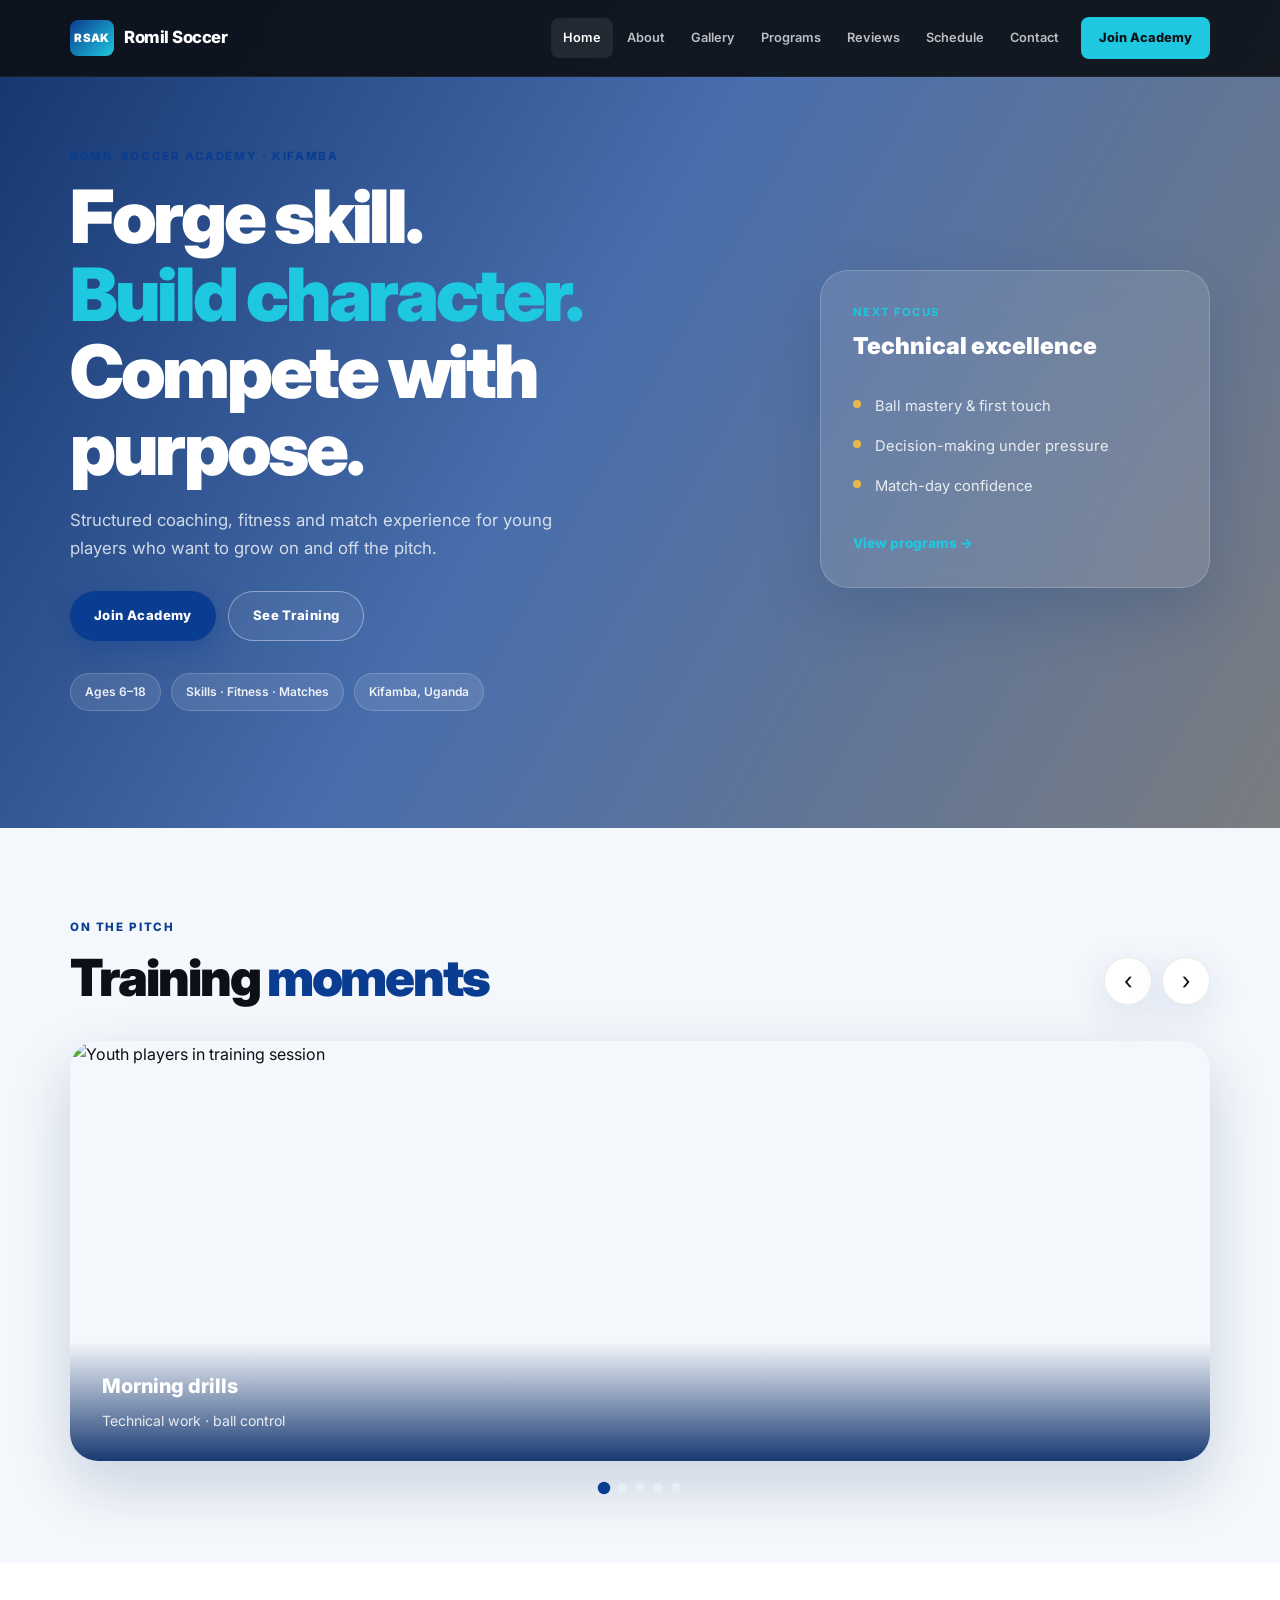
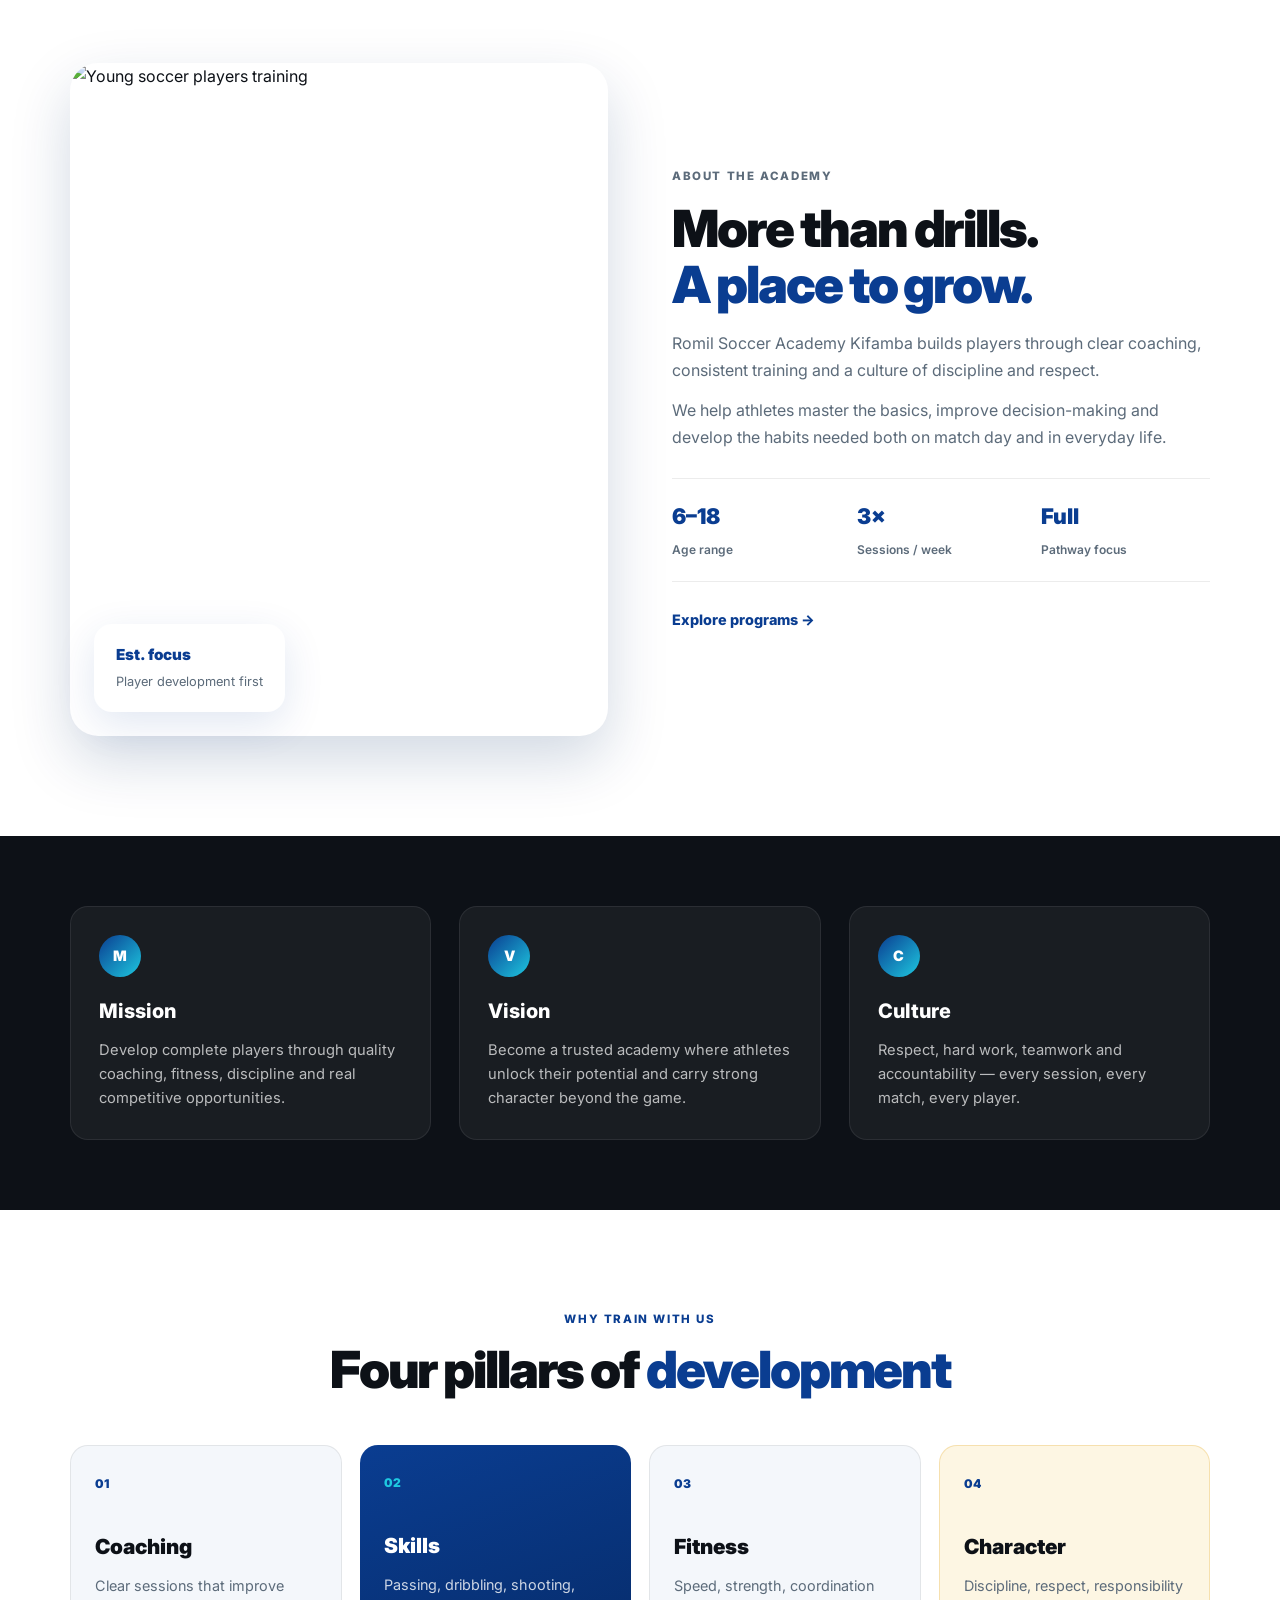
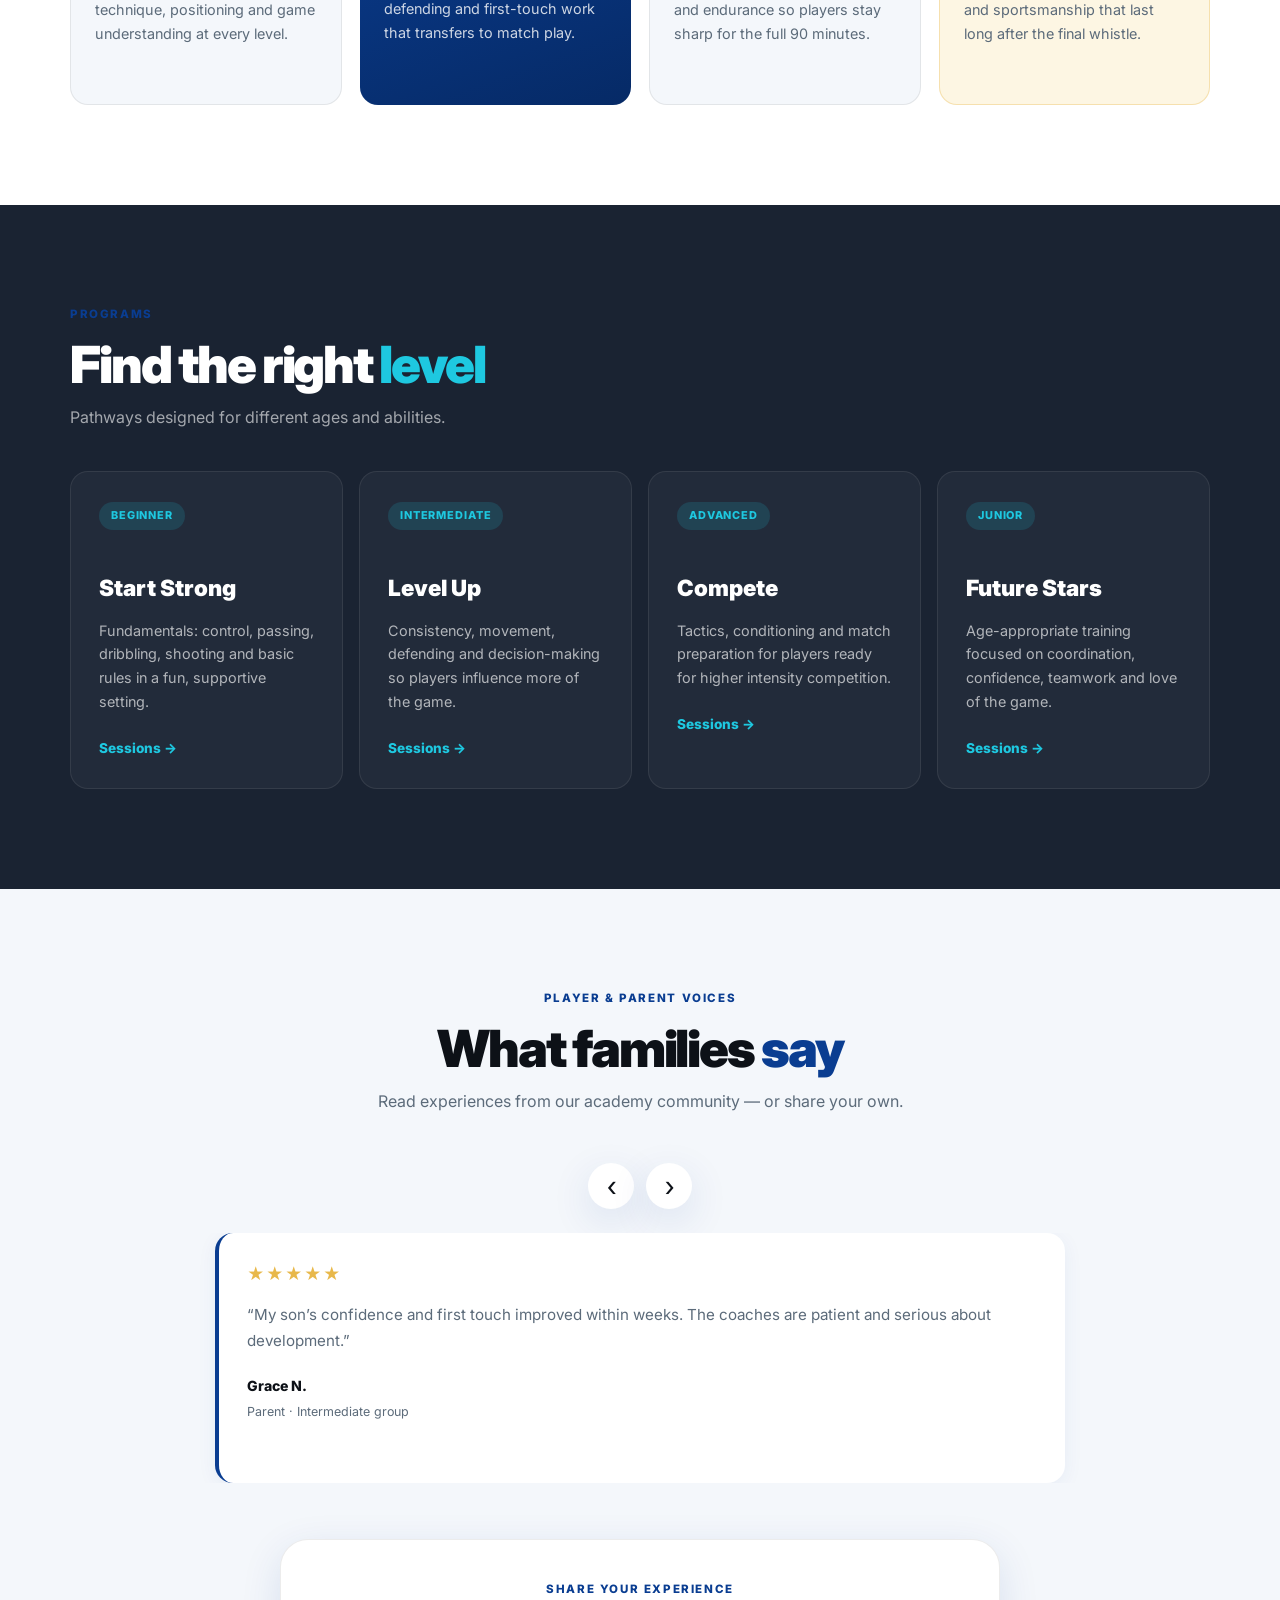
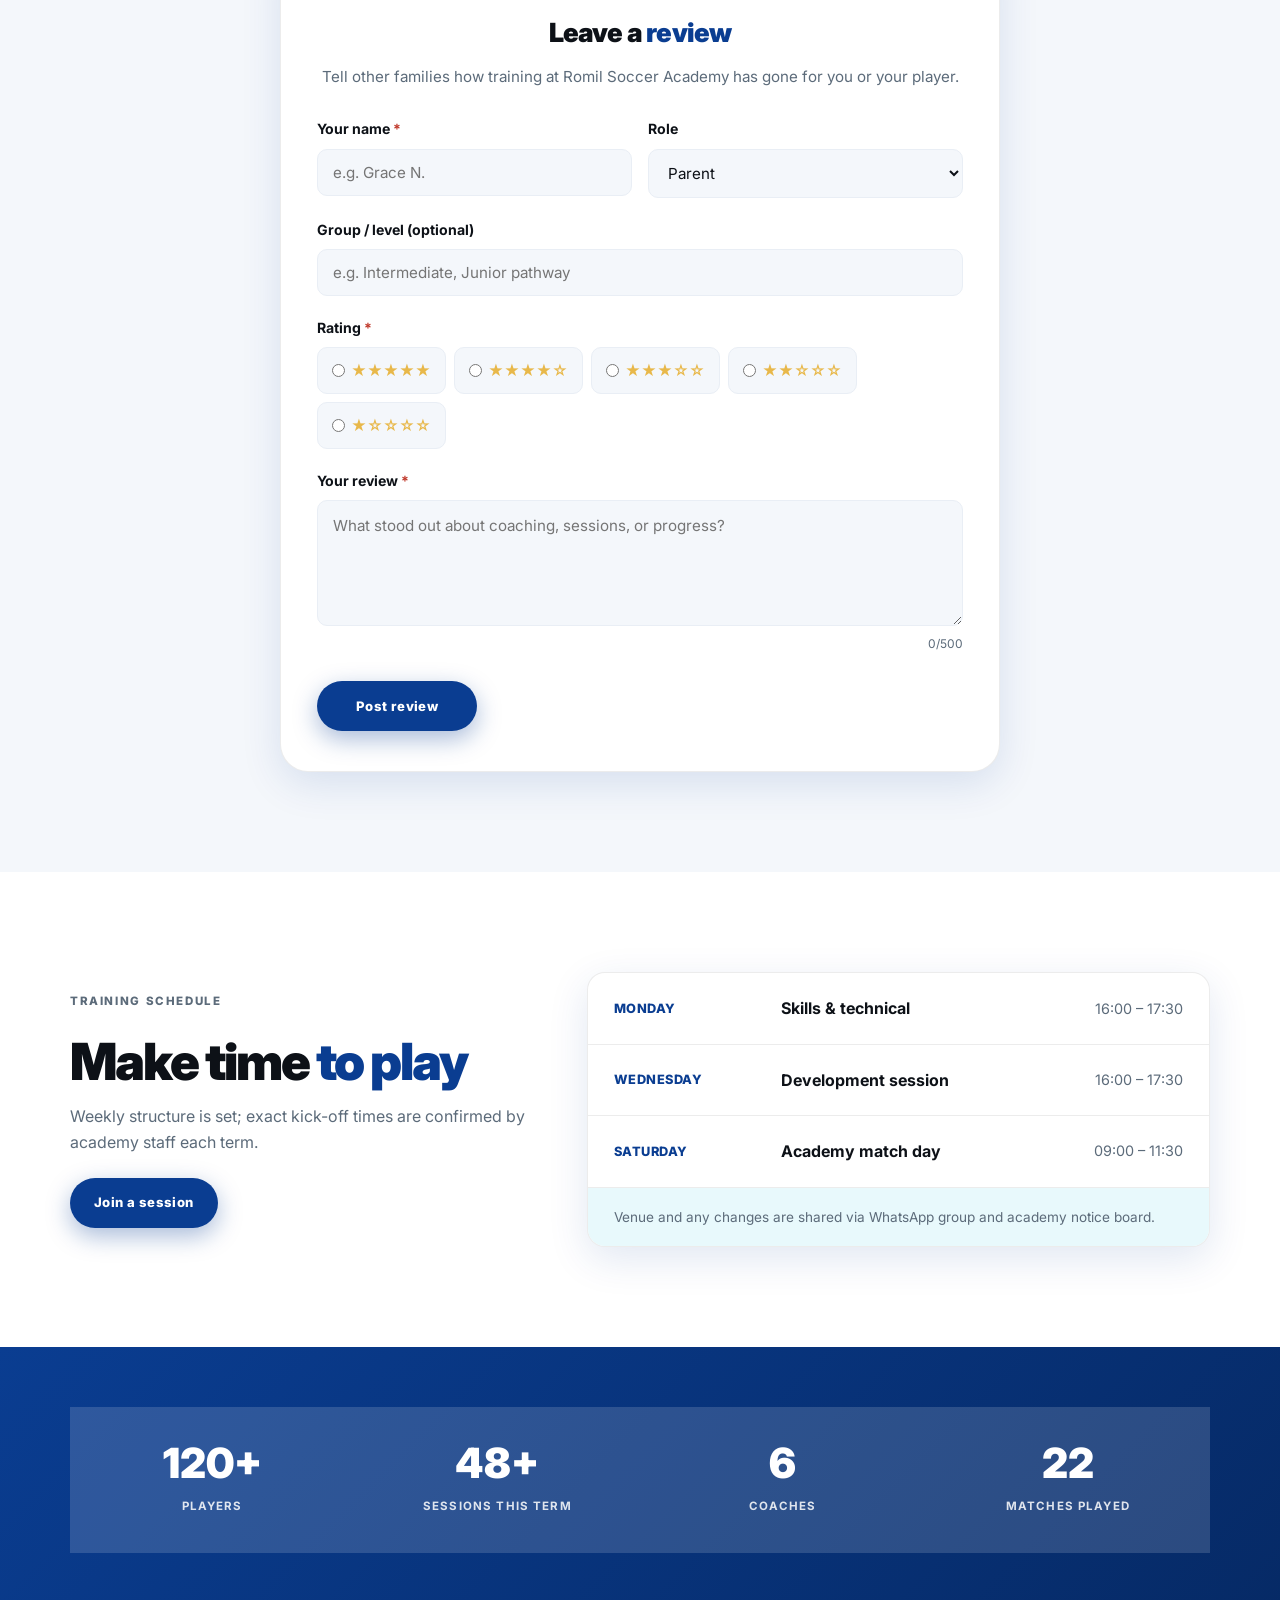
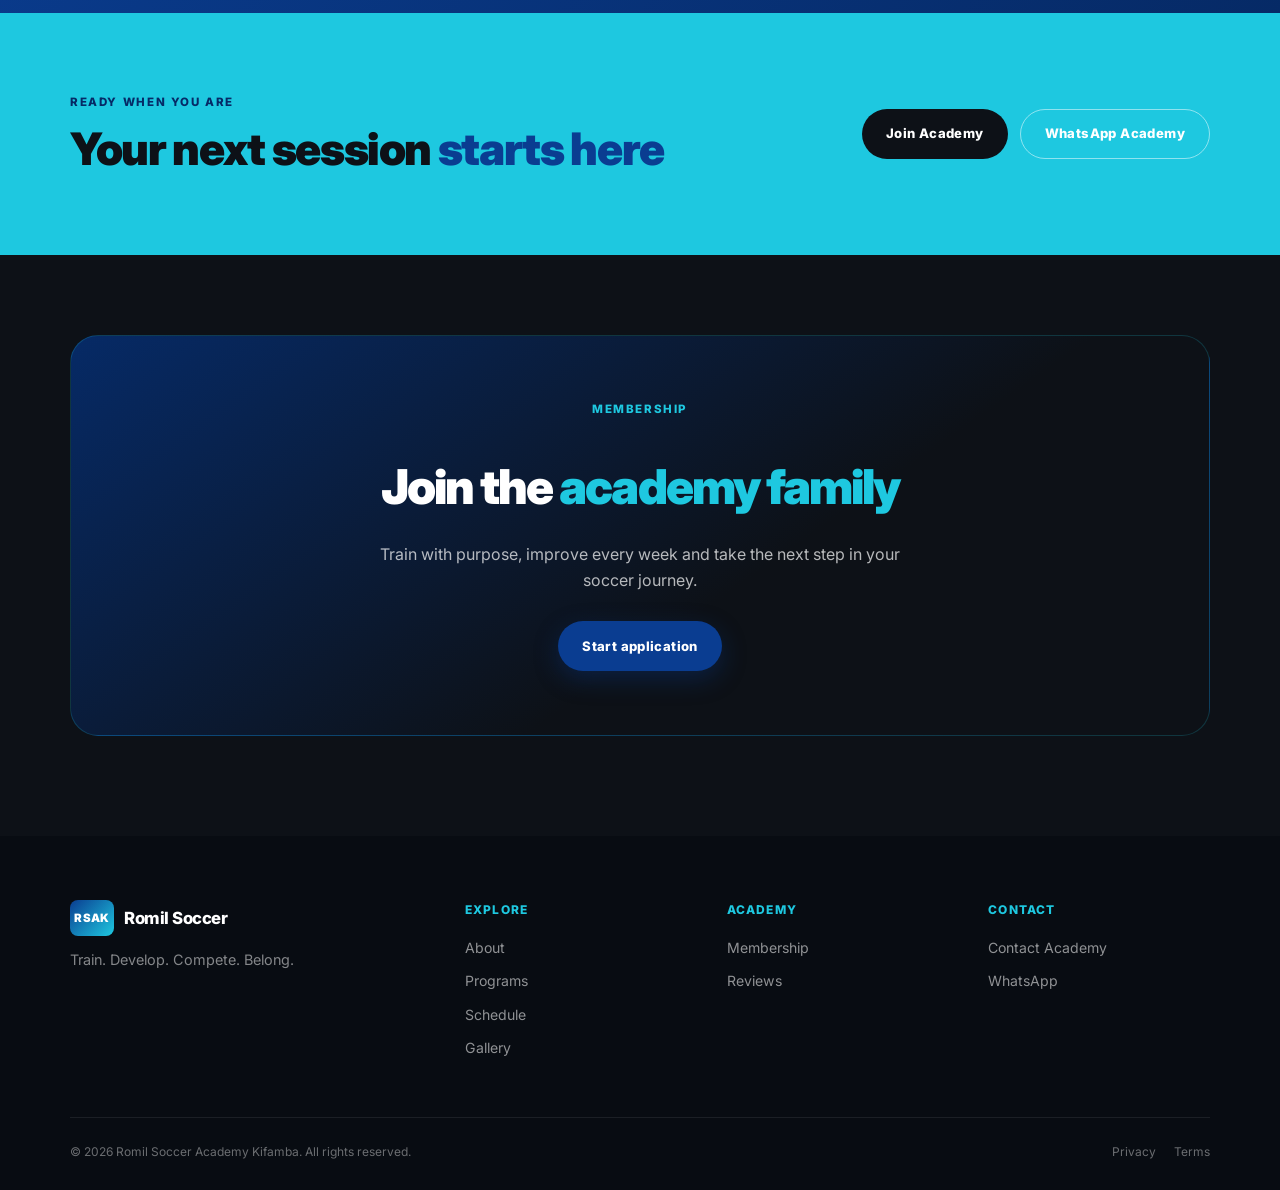
==== commit 88800e85: "Update index.html" ====
--- a/index.html
+++ b/index.html
@@ -4,83 +4,117 @@
 <head>
   <meta charset="UTF-8">
   <meta name="viewport" content="width=device-width, initial-scale=1.0">
+
   <title>Romil Soccer Academy Kifamba | Uganda</title>
-  <meta name="description" content="Romil Soccer Academy Kifamba develops soccer players through professional coaching, skills training, discipline, fitness and competition in Uganda.">
-  <meta name="keywords" content="Romil Soccer Academy Kifamba, soccer academy Uganda, football training Uganda, soccer Kampala, youth soccer Uganda">
+
+  <meta name="description"
+    content="Romil Soccer Academy Kifamba develops soccer players through professional coaching, skills training, discipline, fitness and competition in Uganda.">
+
+  <meta name="keywords"
+    content="Romil Soccer Academy Kifamba, soccer academy Uganda, football training Uganda, soccer Kampala, youth soccer Uganda">
+
   <meta name="author" content="Romil Soccer Academy Kifamba">
   <meta name="theme-color" content="#0a3d91">
+
   <meta property="og:title" content="Romil Soccer Academy Kifamba | Uganda">
-  <meta property="og:description" content="Train. Develop. Compete. Join Romil Soccer Academy Kifamba.">
+  <meta property="og:description"
+    content="Train. Develop. Compete. Join Romil Soccer Academy Kifamba.">
   <meta property="og:type" content="website">
+
   <link rel="stylesheet" href="css/style.css">
+
   <link rel="preconnect" href="https://fonts.googleapis.com">
   <link rel="preconnect" href="https://fonts.gstatic.com" crossorigin>
-  <link href="https://fonts.googleapis.com/css2?family=Inter:wght@400;500;600;700;800;900&display=swap" rel="stylesheet">
+
+  <link
+    href="https://fonts.googleapis.com/css2?family=Inter:wght@400;500;600;700;800;900&display=swap"
+    rel="stylesheet">
+
+  <style>
+    /* ==============================
+       REVIEWS SLIDER
+       ============================== */
+
+    .reviews-track {
+      position: relative;
+      min-height: 250px;
+      display: flex;
+      align-items: stretch;
+      justify-content: center;
+      overflow: hidden;
+      width: 100%;
+    }
+
+    .reviews-track .review-card {
+      display: none;
+      width: 100%;
+      max-width: 850px;
+      margin: 0 auto;
+    }
+
+    .reviews-track .review-card.active {
+      display: block;
+      animation: reviewFade 0.45s ease;
+    }
+
+    .reviews-slider-controls {
+      display: flex;
+      justify-content: center;
+      align-items: center;
+      gap: 12px;
+      margin-bottom: 24px;
+    }
+
+    .reviews-slider-controls .slider-btn {
+      width: 46px;
+      height: 46px;
+      border-radius: 50%;
+      cursor: pointer;
+      border: none;
+      font-size: 28px;
+      line-height: 1;
+    }
+
+    @keyframes reviewFade {
+      from {
+        opacity: 0;
+        transform: translateX(25px);
+      }
+
+      to {
+        opacity: 1;
+        transform: translateX(0);
+      }
+    }
+  </style>
 </head>
 
 <body>
-  <style>
-Add this small CSS block to css/style.css. It only affects the reviews slider:
-
-/* Reviews slider */
-.reviews-track {
-  position: relative;
-  min-height: 250px;
-  display: flex;
-  align-items: stretch;
-  justify-content: center;
-  overflow: hidden;
-}
-.reviews-track .review-card {
-  display: none;
-  width: 100%;
-  max-width: 850px;
-  margin: 0 auto;
-}
-.reviews-track .review-card.active {
-  display: block;
-  animation: reviewFade 0.45s ease;
-}
-.reviews-slider-controls {
-  display: flex;
-  justify-content: center;
-  gap: 12px;
-  margin-bottom: 24px;
-}
-.reviews-slider-controls .slider-btn {
-  width: 46px;
-  height: 46px;
-  border-radius: 50%;
-  cursor: pointer;
-}
-@keyframes reviewFade {
-  from {
-    opacity: 0;
-    transform: translateX(25px);
-  }
-  to {
-    opacity: 1;
-    transform: translateX(0);
-  }
-}
-
-Important: remove the old renderReviews() function and the old form.addEventListener('submit', ...) section from your existing reviews script before adding this version, so the form isn’t handled twice.
-
-Everything else—your seed reviews, user reviews in localStorage, review form, character counter, validation, and the rest of the page—stays unchanged.
-  </style>
+
   <!-- HEADER -->
   <header class="site-header" id="top">
     <div class="container nav-wrap">
+
       <a href="#home" class="brand">
         <span class="brand-mark">RSAK</span>
         <span class="brand-text">Romil Soccer</span>
       </a>
 
-      <button class="nav-toggle" id="navToggle" aria-label="Open menu" aria-expanded="false" aria-controls="mainNav">
-        <span></span><span></span><span></span>
+      <button
+        class="nav-toggle"
+        id="navToggle"
+        aria-label="Open menu"
+        aria-expanded="false"
+        aria-controls="mainNav">
+
+        <span></span>
+        <span></span>
+        <span></span>
+
       </button>
 
       <nav class="main-nav" id="mainNav" aria-label="Main">
+
         <a href="#home" class="is-active">Home</a>
         <a href="#about">About</a>
         <a href="#gallery">Gallery</a>
@@ -88,711 +122,2109 @@
         <a href="#reviews">Reviews</a>
         <a href="#schedule">Schedule</a>
         <a href="#contact">Contact</a>
-        <a href="membership.html" class="nav-cta">Join Academy</a>
+
+        <a href="membership.html" class="nav-cta">
+          Join Academy
+        </a>
+
       </nav>
+
     </div>
   </header>
 
   <main>
 
-    <!-- HERO -->
+    <!-- ==============================
+         HERO
+         ============================== -->
+
     <section class="hero" id="home">
+
       <div class="hero-bg"></div>
+
       <div class="container hero-inner">
+
         <div class="hero-left">
-          <p class="tag">Romil Soccer Academy · Kifamba</p>
-          <h1>Forge skill.<br><em>Build character.</em><br>Compete with purpose.</h1>
+
+          <p class="tag">
+            Romil Soccer Academy · Kifamba
+          </p>
+
+          <h1>
+            Forge skill.<br>
+            <em>Build character.</em><br>
+            Compete with purpose.
+          </h1>
+
           <p class="lead">
             Structured coaching, fitness and match experience for young players
             who want to grow on and off the pitch.
           </p>
+
           <div class="hero-btns">
-            <a href="membership.html" class="btn btn-primary">Join Academy</a>
-            <a href="#gallery" class="btn btn-ghost">See Training</a>
+
+            <a href="membership.html" class="btn btn-primary">
+              Join Academy
+            </a>
+
+            <a href="#gallery" class="btn btn-ghost">
+              See Training
+            </a>
+
           </div>
+
           <div class="hero-pills">
             <span>Ages 6–18</span>
             <span>Skills · Fitness · Matches</span>
             <span>Kifamba, Uganda</span>
           </div>
+
         </div>
+
         <div class="hero-right">
+
           <div class="hero-panel">
+
             <div class="panel-top">
-              <span class="panel-label">Next focus</span>
-              <strong>Technical excellence</strong>
+              <span class="panel-label">
+                Next focus
+              </span>
+
+              <strong>
+                Technical excellence
+              </strong>
             </div>
+
             <ul class="panel-list">
               <li>Ball mastery &amp; first touch</li>
               <li>Decision-making under pressure</li>
               <li>Match-day confidence</li>
             </ul>
-            <a href="#programs" class="panel-link">View programs →</a>
+
+            <a href="#programs" class="panel-link">
+              View programs →
+            </a>
+
           </div>
+
         </div>
+
       </div>
     </section>
 
-    <!-- PHOTO SLIDER -->
+
+    <!-- ==============================
+         PHOTO SLIDER
+         ============================== -->
+
     <section class="slider-section" id="gallery">
+
       <div class="container">
+
         <div class="section-head row-head">
+
           <div>
-            <p class="tag">On the pitch</p>
-            <h2>Training <span>moments</span></h2>
+
+            <p class="tag">
+              On the pitch
+            </p>
+
+            <h2>
+              Training <span>moments</span>
+            </h2>
+
           </div>
+
           <div class="slider-controls">
-            <button type="button" class="slider-btn" id="prevSlide" aria-label="Previous">‹</button>
-            <button type="button" class="slider-btn" id="nextSlide" aria-label="Next">›</button>
+
+            <button
+              type="button"
+              class="slider-btn"
+              id="prevSlide"
+              aria-label="Previous">
+              ‹
+            </button>
+
+            <button
+              type="button"
+              class="slider-btn"
+              id="nextSlide"
+              aria-label="Next">
+              ›
+            </button>
+
           </div>
+
         </div>
 
+
         <div class="slider-viewport">
+
           <div class="slider-track" id="sliderTrack">
+
             <article class="slide">
-              <img src="https://images.unsplash.com/photo-1574629810360-7efbbe195018?w=900&q=80" alt="Youth players in training session" loading="lazy">
+
+              <img
+                src="https://images.unsplash.com/photo-1574629810360-7efbbe195018?w=900&q=80"
+                alt="Youth players in training session"
+                loading="lazy">
+
               <div class="slide-caption">
-                <strong>Morning drills</strong>
-                <span>Technical work · ball control</span>
+
+                <strong>
+                  Morning drills
+                </strong>
+
+                <span>
+                  Technical work · ball control
+                </span>
+
               </div>
+
             </article>
+
+
             <article class="slide">
-              <img src="https://images.unsplash.com/photo-1431324155629-1a6deb1dec8d?w=900&q=80" alt="Soccer match action" loading="lazy">
+
+              <img
+                src="https://images.unsplash.com/photo-1431324155629-1a6deb1dec8d?w=900&q=80"
+                alt="Soccer match action"
+                loading="lazy">
+
               <div class="slide-caption">
-                <strong>Match day</strong>
-                <span>Competition &amp; teamwork</span>
+
+                <strong>
+                  Match day
+                </strong>
+
+                <span>
+                  Competition &amp; teamwork
+                </span>
+
               </div>
+
             </article>
+
+
             <article class="slide">
-              <img src="https://images.unsplash.com/photo-1529900748604-07564a03e7a6?w=900&q=80" alt="Players celebrating" loading="lazy">
+
+              <img
+                src="https://images.unsplash.com/photo-1529900748604-07564a03e7a6?w=900&q=80"
+                alt="Players celebrating"
+                loading="lazy">
+
               <div class="slide-caption">
-                <strong>Squad spirit</strong>
-                <span>Discipline · respect · joy</span>
+
+                <strong>
+                  Squad spirit
+                </strong>
+
+                <span>
+                  Discipline · respect · joy
+                </span>
+
               </div>
+
             </article>
+
+
             <article class="slide">
-              <img src="https://images.unsplash.com/photo-1517466787929-bc90951d0974?w=900&q=80" alt="Coach instructing players" loading="lazy">
+
+              <img
+                src="https://images.unsplash.com/photo-1517466787929-bc90951d0974?w=900&q=80"
+                alt="Coach instructing players"
+                loading="lazy">
+
               <div class="slide-caption">
-                <strong>Coaching focus</strong>
-                <span>One-to-one feedback</span>
+
+                <strong>
+                  Coaching focus
+                </strong>
+
+                <span>
+                  One-to-one feedback
+                </span>
+
               </div>
+
             </article>
+
+
             <article class="slide">
-              <img src="https://images.unsplash.com/photo-1579952363873-27f3bade9f55?w=900&q=80" alt="Soccer ball on grass" loading="lazy">
+
+              <img
+                src="https://images.unsplash.com/photo-1579952363873-27f3bade9f55?w=900&q=80"
+                alt="Soccer ball on grass"
+                loading="lazy">
+
               <div class="slide-caption">
-                <strong>Every session counts</strong>
-                <span>Fitness · skills · mindset</span>
+
+                <strong>
+                  Every session counts
+                </strong>
+
+                <span>
+                  Fitness · skills · mindset
+                </span>
+
               </div>
+
             </article>
+
           </div>
+
         </div>
-        <div class="slider-dots" id="sliderDots" aria-hidden="true"></div>
+
+        <div
+          class="slider-dots"
+          id="sliderDots"
+          aria-hidden="true">
+        </div>
+
       </div>
+
     </section>
 
-    <!-- ABOUT -->
+
+    <!-- ==============================
+         ABOUT
+         ============================== -->
+
     <section class="about" id="about">
+
       <div class="container about-grid">
+
         <div class="about-visual">
+
           <div class="about-frame">
-            <img src="https://images.unsplash.com/photo-1606925797300-0b35e9d1794e?w=700&q=80" alt="Young soccer players training" loading="lazy">
+
+            <img
+              src="https://images.unsplash.com/photo-1606925797300-0b35e9d1794e?w=700&q=80"
+              alt="Young soccer players training"
+              loading="lazy">
+
           </div>
+
           <div class="about-badge">
-            <strong>Est. focus</strong>
-            <span>Player development first</span>
+
+            <strong>
+              Est. focus
+            </strong>
+
+            <span>
+              Player development first
+            </span>
+
           </div>
+
         </div>
+
+
         <div class="about-copy">
-          <p class="tag">About the academy</p>
-          <h2>More than drills.<br><span>A place to grow.</span></h2>
+
+          <p class="tag">
+            About the academy
+          </p>
+
+          <h2>
+            More than drills.<br>
+            <span>A place to grow.</span>
+          </h2>
+
           <p>
             Romil Soccer Academy Kifamba builds players through clear coaching,
             consistent training and a culture of discipline and respect.
           </p>
+
           <p>
             We help athletes master the basics, improve decision-making and
             develop the habits needed both on match day and in everyday life.
           </p>
+
           <div class="about-stats-mini">
+
             <div>
               <strong>6–18</strong>
               <span>Age range</span>
             </div>
+
             <div>
               <strong>3×</strong>
               <span>Sessions / week</span>
             </div>
+
             <div>
               <strong>Full</strong>
               <span>Pathway focus</span>
             </div>
+
           </div>
-          <a href="#programs" class="text-link">Explore programs →</a>
+
+          <a href="#programs" class="text-link">
+            Explore programs →
+          </a>
+
         </div>
+
       </div>
+
     </section>
 
-    <!-- MISSION STRIP -->
+
+    <!-- ==============================
+         MISSION
+         ============================== -->
+
     <section class="mission-strip">
+
       <div class="container mission-row">
+
         <article>
-          <span class="m-icon">M</span>
-          <h3>Mission</h3>
-          <p>Develop complete players through quality coaching, fitness, discipline and real competitive opportunities.</p>
+
+          <span class="m-icon">
+            M
+          </span>
+
+          <h3>
+            Mission
+          </h3>
+
+          <p>
+            Develop complete players through quality coaching, fitness,
+            discipline and real competitive opportunities.
+          </p>
+
         </article>
+
+
         <article>
-          <span class="m-icon">V</span>
-          <h3>Vision</h3>
-          <p>Become a trusted academy where athletes unlock their potential and carry strong character beyond the game.</p>
+
+          <span class="m-icon">
+            V
+          </span>
+
+          <h3>
+            Vision
+          </h3>
+
+          <p>
+            Become a trusted academy where athletes unlock their potential
+            and carry strong character beyond the game.
+          </p>
+
         </article>
+
+
         <article>
-          <span class="m-icon">C</span>
-          <h3>Culture</h3>
-          <p>Respect, hard work, teamwork and accountability — every session, every match, every player.</p>
+
+          <span class="m-icon">
+            C
+          </span>
+
+          <h3>
+            Culture
+          </h3>
+
+          <p>
+            Respect, hard work, teamwork and accountability —
+            every session, every match, every player.
+          </p>
+
         </article>
+
       </div>
+
     </section>
 
-    <!-- WHY JOIN -->
+
+    <!-- ==============================
+         WHY JOIN
+         ============================== -->
+
     <section class="why">
+
       <div class="container">
+
         <div class="section-head center">
-          <p class="tag">Why train with us</p>
-          <h2>Four pillars of <span>development</span></h2>
+
+          <p class="tag">
+            Why train with us
+          </p>
+
+          <h2>
+            Four pillars of <span>development</span>
+          </h2>
+
         </div>
+
+
         <div class="why-grid">
+
           <article class="why-card">
-            <span class="num">01</span>
-            <h3>Coaching</h3>
-            <p>Clear sessions that improve technique, positioning and game understanding at every level.</p>
+
+            <span class="num">
+              01
+            </span>
+
+            <h3>
+              Coaching
+            </h3>
+
+            <p>
+              Clear sessions that improve technique, positioning and
+              game understanding at every level.
+            </p>
+
           </article>
+
+
           <article class="why-card accent">
-            <span class="num">02</span>
-            <h3>Skills</h3>
-            <p>Passing, dribbling, shooting, defending and first-touch work that transfers to match play.</p>
+
+            <span class="num">
+              02
+            </span>
+
+            <h3>
+              Skills
+            </h3>
+
+            <p>
+              Passing, dribbling, shooting, defending and first-touch
+              work that transfers to match play.
+            </p>
+
           </article>
+
+
           <article class="why-card">
-            <span class="num">03</span>
-            <h3>Fitness</h3>
-            <p>Speed, strength, coordination and endurance so players stay sharp for the full 90 minutes.</p>
+
+            <span class="num">
+              03
+            </span>
+
+            <h3>
+              Fitness
+            </h3>
+
+            <p>
+              Speed, strength, coordination and endurance so players
+              stay sharp for the full 90 minutes.
+            </p>
+
           </article>
+
+
           <article class="why-card gold">
-            <span class="num">04</span>
-            <h3>Character</h3>
-            <p>Discipline, respect, responsibility and sportsmanship that last long after the final whistle.</p>
+
+            <span class="num">
+              04
+            </span>
+
+            <h3>
+              Character
+            </h3>
+
+            <p>
+              Discipline, respect, responsibility and sportsmanship
+              that last long after the final whistle.
+            </p>
+
           </article>
+
         </div>
+
       </div>
+
     </section>
 
-    <!-- PROGRAMS -->
+
+    <!-- ==============================
+         PROGRAMS
+         ============================== -->
+
     <section class="programs" id="programs">
+
       <div class="container">
+
         <div class="section-head">
-          <p class="tag">Programs</p>
-          <h2>Find the right <span>level</span></h2>
-          <p class="sub">Pathways designed for different ages and abilities.</p>
+
+          <p class="tag">
+            Programs
+          </p>
+
+          <h2>
+            Find the right <span>level</span>
+          </h2>
+
+          <p class="sub">
+            Pathways designed for different ages and abilities.
+          </p>
+
         </div>
+
+
         <div class="prog-grid">
+
           <article class="prog-card">
-            <span class="prog-tag">Beginner</span>
-            <h3>Start Strong</h3>
-            <p>Fundamentals: control, passing, dribbling, shooting and basic rules in a fun, supportive setting.</p>
-            <a href="#schedule">Sessions →</a>
+
+            <span class="prog-tag">
+              Beginner
+            </span>
+
+            <h3>
+              Start Strong
+            </h3>
+
+            <p>
+              Fundamentals: control, passing, dribbling, shooting and
+              basic rules in a fun, supportive setting.
+            </p>
+
+            <a href="#schedule">
+              Sessions →
+            </a>
+
           </article>
+
+
           <article class="prog-card">
-            <span class="prog-tag">Intermediate</span>
-            <h3>Level Up</h3>
-            <p>Consistency, movement, defending and decision-making so players influence more of the game.</p>
-            <a href="#schedule">Sessions →</a>
+
+            <span class="prog-tag">
+              Intermediate
+            </span>
+
+            <h3>
+              Level Up
+            </h3>
+
+            <p>
+              Consistency, movement, defending and decision-making
+              so players influence more of the game.
+            </p>
+
+            <a href="#schedule">
+              Sessions →
+            </a>
+
           </article>
+
+
           <article class="prog-card">
-            <span class="prog-tag">Advanced</span>
-            <h3>Compete</h3>
-            <p>Tactics, conditioning and match preparation for players ready for higher intensity competition.</p>
-            <a href="#schedule">Sessions →</a>
+
+            <span class="prog-tag">
+              Advanced
+            </span>
+
+            <h3>
+              Compete
+            </h3>
+
+            <p>
+              Tactics, conditioning and match preparation for players
+              ready for higher intensity competition.
+            </p>
+
+            <a href="#schedule">
+              Sessions →
+            </a>
+
           </article>
+
+
           <article class="prog-card">
-            <span class="prog-tag">Junior</span>
-            <h3>Future Stars</h3>
-            <p>Age-appropriate training focused on coordination, confidence, teamwork and love of the game.</p>
-            <a href="#schedule">Sessions →</a>
+
+            <span class="prog-tag">
+              Junior
+            </span>
+
+            <h3>
+              Future Stars
+            </h3>
+
+            <p>
+              Age-appropriate training focused on coordination,
+              confidence, teamwork and love of the game.
+            </p>
+
+            <a href="#schedule">
+              Sessions →
+            </a>
+
           </article>
+
         </div>
+
       </div>
+
     </section>
 
-    <!-- REVIEWS -->
+
+    <!-- ==============================
+         REVIEWS
+         ============================== -->
+
     <section class="reviews" id="reviews">
+
       <div class="container">
+
         <div class="section-head center">
-          <p class="tag">Player &amp; parent voices</p>
-          <h2>What families <span>say</span></h2>
-          <p class="sub">Read experiences from our academy community — or share your own.</p>
+
+          <p class="tag">
+            Player &amp; parent voices
+          </p>
+
+          <h2>
+            What families <span>say</span>
+          </h2>
+
+          <p class="sub">
+            Read experiences from our academy community —
+            or share your own.
+          </p>
+
         </div>
 
-        <!-- Live reviews list -->
-        <div class="reviews-track" id="reviewsList" aria-live="polite">
-          <!-- Seed + user reviews rendered by JS -->
+
+        <!-- Review slider -->
+
+        <div
+          class="reviews-track"
+          id="reviewsList"
+          aria-live="polite">
         </div>
 
-        <!-- Submit a review -->
+
+        <!-- Submit review -->
+
         <div class="review-form-panel">
+
           <div class="review-form-heading">
-            <p class="tag">Share your experience</p>
-            <h3>Leave a <span>review</span></h3>
-            <p>Tell other families how training at Romil Soccer Academy has gone for you or your player.</p>
+
+            <p class="tag">
+              Share your experience
+            </p>
+
+            <h3>
+              Leave a <span>review</span>
+            </h3>
+
+            <p>
+              Tell other families how training at Romil Soccer Academy
+              has gone for you or your player.
+            </p>
+
           </div>
 
-          <form class="review-form" id="reviewForm" novalidate>
+
+          <form
+            class="review-form"
+            id="reviewForm"
+            novalidate>
+
+
             <div class="form-row">
+
               <div class="form-group">
-                <label for="reviewName">Your name <span class="req">*</span></label>
-                <input type="text" id="reviewName" name="name" placeholder="e.g. Grace N." required maxlength="60" autocomplete="name">
+
+                <label for="reviewName">
+                  Your name <span class="req">*</span>
+                </label>
+
+                <input
+                  type="text"
+                  id="reviewName"
+                  name="name"
+                  placeholder="e.g. Grace N."
+                  required
+                  maxlength="60"
+                  autocomplete="name">
+
               </div>
+
+
               <div class="form-group">
-                <label for="reviewRole">Role</label>
-                <select id="reviewRole" name="role">
-                  <option value="Parent">Parent</option>
-                  <option value="Player">Player</option>
-                  <option value="Guardian">Guardian</option>
-                  <option value="Other">Other</option>
+
+                <label for="reviewRole">
+                  Role
+                </label>
+
+                <select
+                  id="reviewRole"
+                  name="role">
+
+                  <option value="Parent">
+                    Parent
+                  </option>
+
+                  <option value="Player">
+                    Player
+                  </option>
+
+                  <option value="Guardian">
+                    Guardian
+                  </option>
+
+                  <option value="Other">
+                    Other
+                  </option>
+
                 </select>
+
               </div>
+
             </div>
 
+
             <div class="form-group">
-              <label for="reviewGroup">Group / level (optional)</label>
-              <input type="text" id="reviewGroup" name="group" placeholder="e.g. Intermediate, Junior pathway" maxlength="40">
+
+              <label for="reviewGroup">
+                Group / level (optional)
+              </label>
+
+              <input
+                type="text"
+                id="reviewGroup"
+                name="group"
+                placeholder="e.g. Intermediate, Junior pathway"
+                maxlength="40">
+
             </div>
 
+
             <div class="form-group">
-              <span class="label-text">Rating <span class="req">*</span></span>
-              <div class="rating-input" role="radiogroup" aria-label="Star rating">
-                <label><input type="radio" name="rating" value="5" required> ★★★★★</label>
-                <label><input type="radio" name="rating" value="4"> ★★★★☆</label>
-                <label><input type="radio" name="rating" value="3"> ★★★☆☆</label>
-                <label><input type="radio" name="rating" value="2"> ★★☆☆☆</label>
-                <label><input type="radio" name="rating" value="1"> ★☆☆☆☆</label>
+
+              <span class="label-text">
+                Rating <span class="req">*</span>
+              </span>
+
+              <div
+                class="rating-input"
+                role="radiogroup"
+                aria-label="Star rating">
+
+                <label>
+                  <input
+                    type="radio"
+                    name="rating"
+                    value="5"
+                    required>
+                  ★★★★★
+                </label>
+
+                <label>
+                  <input
+                    type="radio"
+                    name="rating"
+                    value="4">
+                  ★★★★☆
+                </label>
+
+                <label>
+                  <input
+                    type="radio"
+                    name="rating"
+                    value="3">
+                  ★★★☆☆
+                </label>
+
+                <label>
+                  <input
+                    type="radio"
+                    name="rating"
+                    value="2">
+                  ★★☆☆☆
+                </label>
+
+                <label>
+                  <input
+                    type="radio"
+                    name="rating"
+                    value="1">
+                  ★☆☆☆☆
+                </label>
+
               </div>
+
             </div>
 
+
             <div class="form-group">
-              <label for="reviewMessage">Your review <span class="req">*</span></label>
-              <textarea id="reviewMessage" name="message" rows="4" placeholder="What stood out about coaching, sessions, or progress?" required maxlength="500"></textarea>
-              <small class="char-count"><span id="charCount">0</span>/500</small>
+
+              <label for="reviewMessage">
+                Your review <span class="req">*</span>
+              </label>
+
+              <textarea
+                id="reviewMessage"
+                name="message"
+                rows="4"
+                placeholder="What stood out about coaching, sessions, or progress?"
+                required
+                maxlength="500"></textarea>
+
+              <small class="char-count">
+                <span id="charCount">0</span>/500
+              </small>
+
             </div>
 
+
             <div class="form-actions">
-              <button type="submit" class="btn btn-primary review-submit" id="reviewSubmit">
+
+              <button
+                type="submit"
+                class="btn btn-primary review-submit"
+                id="reviewSubmit">
+
                 Post review
+
               </button>
-              <p class="review-status" id="reviewStatus" role="status" aria-live="polite"></p>
+
+              <p
+                class="review-status"
+                id="reviewStatus"
+                role="status"
+                aria-live="polite">
+              </p>
+
             </div>
+
           </form>
+
         </div>
+
       </div>
+
     </section>
 
-    <!-- SCHEDULE -->
+
+    <!-- ==============================
+         SCHEDULE
+         ============================== -->
+
     <section class="schedule" id="schedule">
+
       <div class="container schedule-grid">
+
         <div class="schedule-intro">
-          <p class="tag">Training schedule</p>
-          <h2>Make time <span>to play</span></h2>
-          <p>Weekly structure is set; exact kick-off times are confirmed by academy staff each term.</p>
-          <a href="membership.html" class="btn btn-primary">Join a session</a>
+
+          <p class="tag">
+            Training schedule
+          </p>
+
+          <h2>
+            Make time <span>to play</span>
+          </h2>
+
+          <p>
+            Weekly structure is set; exact kick-off times are confirmed
+            by academy staff each term.
+          </p>
+
+          <a href="membership.html" class="btn btn-primary">
+            Join a session
+          </a>
+
         </div>
+
+
         <div class="schedule-table">
+
           <div class="sch-row">
-            <strong>Monday</strong>
-            <span>Skills &amp; technical</span>
-            <em>16:00 – 17:30</em>
+
+            <strong>
+              Monday
+            </strong>
+
+            <span>
+              Skills &amp; technical
+            </span>
+
+            <em>
+              16:00 – 17:30
+            </em>
+
           </div>
+
+
           <div class="sch-row">
-            <strong>Wednesday</strong>
-            <span>Development session</span>
-            <em>16:00 – 17:30</em>
+
+            <strong>
+              Wednesday
+            </strong>
+
+            <span>
+              Development session
+            </span>
+
+            <em>
+              16:00 – 17:30
+            </em>
+
           </div>
+
+
           <div class="sch-row">
-            <strong>Saturday</strong>
-            <span>Academy match day</span>
-            <em>09:00 – 11:30</em>
+
+            <strong>
+              Saturday
+            </strong>
+
+            <span>
+              Academy match day
+            </span>
+
+            <em>
+              09:00 – 11:30
+            </em>
+
           </div>
-          <p class="sch-note">Venue and any changes are shared via WhatsApp group and academy notice board.</p>
+
+
+          <p class="sch-note">
+            Venue and any changes are shared via WhatsApp group
+            and academy notice board.
+          </p>
+
         </div>
+
       </div>
+
     </section>
 
-    <!-- STATS -->
+
+    <!-- ==============================
+         STATS
+         ============================== -->
+
     <section class="stats">
+
       <div class="container stats-grid">
+
         <div class="stat">
-          <strong>120+</strong>
-          <span>Players</span>
+
+          <strong>
+            120+
+          </strong>
+
+          <span>
+            Players
+          </span>
+
         </div>
+
+
         <div class="stat">
-          <strong>48+</strong>
-          <span>Sessions this term</span>
+
+          <strong>
+            48+
+          </strong>
+
+          <span>
+            Sessions this term
+          </span>
+
         </div>
+
+
         <div class="stat">
-          <strong>6</strong>
-          <span>Coaches</span>
+
+          <strong>
+            6
+          </strong>
+
+          <span>
+            Coaches
+          </span>
+
         </div>
+
+
         <div class="stat">
-          <strong>22</strong>
-          <span>Matches played</span>
+
+          <strong>
+            22
+          </strong>
+
+          <span>
+            Matches played
+          </span>
+
         </div>
+
       </div>
+
     </section>
 
-    <!-- CONTACT CTA -->
+
+    <!-- ==============================
+         CONTACT CTA
+         ============================== -->
+
     <section class="cta" id="contact">
+
       <div class="container cta-inner">
+
         <div>
-          <p class="tag light">Ready when you are</p>
-          <h2>Your next session <span>starts here</span></h2>
+
+          <p class="tag light">
+            Ready when you are
+          </p>
+
+          <h2>
+            Your next session <span>starts here</span>
+          </h2>
+
         </div>
+
+
         <div class="cta-actions">
-          <a href="membership.html" class="btn btn-dark">Join Academy</a>
-          <a href="https://wa.me/256755805092" target="_blank" rel="noopener" class="btn btn-outline">WhatsApp Academy</a>
+
+          <a
+            href="membership.html"
+            class="btn btn-dark">
+
+            Join Academy
+
+          </a>
+
+          <a
+            href="https://wa.me/256755805092"
+            target="_blank"
+            rel="noopener"
+            class="btn btn-outline">
+
+            WhatsApp Academy
+
+          </a>
+
         </div>
+
       </div>
+
     </section>
 
-    <!-- MEMBERSHIP BANNER -->
+
+    <!-- ==============================
+         MEMBERSHIP
+         ============================== -->
+
     <section class="member-banner">
+
       <div class="container">
+
         <div class="member-box">
-          <p class="tag">Membership</p>
-          <h2>Join the <span>academy family</span></h2>
-          <p>Train with purpose, improve every week and take the next step in your soccer journey.</p>
-          <a href="membership.html" class="btn btn-primary">Start application</a>
+
+          <p class="tag">
+            Membership
+          </p>
+
+          <h2>
+            Join the <span>academy family</span>
+          </h2>
+
+          <p>
+            Train with purpose, improve every week and take the next
+            step in your soccer journey.
+          </p>
+
+          <a
+            href="membership.html"
+            class="btn btn-primary">
+
+            Start application
+
+          </a>
+
         </div>
+
       </div>
+
     </section>
 
   </main>
 
-  <!-- FOOTER -->
+
+  <!-- ==============================
+       FOOTER
+       ============================== -->
+
   <footer class="site-footer">
+
     <div class="container footer-grid">
+
       <div>
-        <a href="#home" class="brand footer-brand">
-          <span class="brand-mark">RSAK</span>
-          <span class="brand-text">Romil Soccer</span>
+
+        <a
+          href="#home"
+          class="brand footer-brand">
+
+          <span class="brand-mark">
+            RSAK
+          </span>
+
+          <span class="brand-text">
+            Romil Soccer
+          </span>
+
         </a>
-        <p>Train. Develop. Compete. Belong.</p>
+
+        <p>
+          Train. Develop. Compete. Belong.
+        </p>
+
       </div>
+
+
       <div>
-        <h4>Explore</h4>
-        <a href="#about">About</a>
-        <a href="#programs">Programs</a>
-        <a href="#schedule">Schedule</a>
-        <a href="#gallery">Gallery</a>
+
+        <h4>
+          Explore
+        </h4>
+
+        <a href="#about">
+          About
+        </a>
+
+        <a href="#programs">
+          Programs
+        </a>
+
+        <a href="#schedule">
+          Schedule
+        </a>
+
+        <a href="#gallery">
+          Gallery
+        </a>
+
       </div>
+
+
       <div>
-        <h4>Academy</h4>
-        <a href="membership.html">Membership</a>
-        <a href="#reviews">Reviews</a>
+
+        <h4>
+          Academy
+        </h4>
+
+        <a href="membership.html">
+          Membership
+        </a>
+
+        <a href="#reviews">
+          Reviews
+        </a>
+
       </div>
+
+
       <div>
-        <h4>Contact</h4>
-        <a href="#contact">Contact Academy</a>
-        <a href="https://wa.me/256755805092" target="_blank" rel="noopener">WhatsApp</a>
+
+        <h4>
+          Contact
+        </h4>
+
+        <a href="#contact">
+          Contact Academy
+        </a>
+
+        <a
+          href="https://wa.me/256755805092"
+          target="_blank"
+          rel="noopener">
+
+          WhatsApp
+
+        </a>
+
       </div>
+
     </div>
+
+
     <div class="container footer-bottom">
-      <p>© 2026 Romil Soccer Academy Kifamba. All rights reserved.</p>
+
+      <p>
+        © 2026 Romil Soccer Academy Kifamba. All rights reserved.
+      </p>
+
       <div>
-        <a href="privacy.html">Privacy</a>
-        <a href="terms.html">Terms</a>
+
+        <a href="privacy.html">
+          Privacy
+        </a>
+
+        <a href="terms.html">
+          Terms
+        </a>
+
       </div>
+
     </div>
+
   </footer>
 
+
+  <!-- ==============================
+       JAVASCRIPT
+       ============================== -->
+
   <script>
-    // Mobile nav
+
+    /* ==============================
+       MOBILE NAV
+       ============================== */
+
     const toggle = document.getElementById('navToggle');
     const nav = document.getElementById('mainNav');
+
     if (toggle && nav) {
+
       toggle.addEventListener('click', () => {
+
         const open = nav.classList.toggle('open');
-        toggle.setAttribute('aria-expanded', String(open));
+
+        toggle.setAttribute(
+          'aria-expanded',
+          String(open)
+        );
+
       });
+
+
       nav.querySelectorAll('a').forEach(a => {
+
         a.addEventListener('click', () => {
+
           nav.classList.remove('open');
-          toggle.setAttribute('aria-expanded', 'false');
+
+          toggle.setAttribute(
+            'aria-expanded',
+            'false'
+          );
+
         });
+
       });
+
+
       document.addEventListener('keydown', e => {
+
         if (e.key === 'Escape') {
+
           nav.classList.remove('open');
-          toggle.setAttribute('aria-expanded', 'false');
+
+          toggle.setAttribute(
+            'aria-expanded',
+            'false'
+          );
+
         }
+
       });
+
     }
 
-    // Photo slider
+
+    /* ==============================
+       PHOTO SLIDER
+       ============================== */
+
     (function () {
-      const track = document.getElementById('sliderTrack');
-      const prev = document.getElementById('prevSlide');
-      const next = document.getElementById('nextSlide');
-      const dotsWrap = document.getElementById('sliderDots');
+
+      const track =
+        document.getElementById('sliderTrack');
+
+      const prev =
+        document.getElementById('prevSlide');
+
+      const next =
+        document.getElementById('nextSlide');
+
+      const dotsWrap =
+        document.getElementById('sliderDots');
+
+
       if (!track) return;
 
-      const slides = Array.from(track.children);
+
+      const slides =
+        Array.from(track.children);
+
       let index = 0;
 
+
       slides.forEach((_, i) => {
-        const d = document.createElement('button');
+
+        const d =
+          document.createElement('button');
+
         d.type = 'button';
-        d.className = 'dot' + (i === 0 ? ' active' : '');
-        d.setAttribute('aria-label', 'Go to slide ' + (i + 1));
-        d.addEventListener('click', () => go(i));
+
+        d.className =
+          'dot' + (i === 0 ? ' active' : '');
+
+        d.setAttribute(
+          'aria-label',
+          'Go to slide ' + (i + 1)
+        );
+
+
+        d.addEventListener(
+          'click',
+          () => go(i)
+        );
+
+
         dotsWrap.appendChild(d);
+
       });
 
+
       function go(i) {
-        index = (i + slides.length) % slides.length;
-        track.style.transform = 'translateX(-' + (index * 100) + '%)';
-        dotsWrap.querySelectorAll('.dot').forEach((d, di) => {
-          d.classList.toggle('active', di === index);
-        });
+
+        index =
+          (i + slides.length) % slides.length;
+
+
+        track.style.transform =
+          'translateX(-' +
+          (index * 100) +
+          '%)';
+
+
+        dotsWrap
+          .querySelectorAll('.dot')
+          .forEach((d, di) => {
+
+            d.classList.toggle(
+              'active',
+              di === index
+            );
+
+          });
+
       }
 
-      prev && prev.addEventListener('click', () => go(index - 1));
-      next && next.addEventListener('click', () => go(index + 1));
-
-      let timer = setInterval(() => go(index + 1), 5500);
-      track.parentElement.addEventListener('mouseenter', () => clearInterval(timer));
-      track.parentElement.addEventListener('mouseleave', () => {
-        timer = setInterval(() => go(index + 1), 5500);
-      });
+
+      if (prev) {
+
+        prev.addEventListener(
+          'click',
+          () => go(index - 1)
+        );
+
+      }
+
+
+      if (next) {
+
+        next.addEventListener(
+          'click',
+          () => go(index + 1)
+        );
+
+      }
+
+
+      let timer =
+        setInterval(
+          () => go(index + 1),
+          5500
+        );
+
+
+      track.parentElement.addEventListener(
+        'mouseenter',
+        () => clearInterval(timer)
+      );
+
+
+      track.parentElement.addEventListener(
+        'mouseleave',
+        () => {
+
+          timer =
+            setInterval(
+              () => go(index + 1),
+              5500
+            );
+
+        }
+      );
+
     })();
 
-    //Reviews Slider JavaScript
-
-<script>
-  // ---------- USER REVIEWS (localStorage + slider) ----------
-  (function () {
-    const STORAGE_KEY = 'rsak_user_reviews';
-    const listEl = document.getElementById('reviewsList');
-    const form = document.getElementById('reviewForm');
-    const statusEl = document.getElementById('reviewStatus');
-    const charCount = document.getElementById('charCount');
-    const messageInput = document.getElementById('reviewMessage');
-    if (!listEl || !form) return;
-    const seedReviews = [
-      {
-        name: 'Grace N.',
-        role: 'Parent',
-        group: 'Intermediate group',
-        rating: 5,
-        message: 'My son’s confidence and first touch improved within weeks. The coaches are patient and serious about development.',
-        id: 'seed-1'
-      },
-      {
-        name: 'David K.',
-        role: 'Player',
-        group: 'Advanced',
-        rating: 5,
-        message: 'Training is organised and intense in a good way. I finally understand positioning and how to press as a team.',
-        id: 'seed-2'
-      },
-      {
-        name: 'Sarah M.',
-        role: 'Parent',
-        group: 'Junior pathway',
-        rating: 5,
-        message: 'The academy balances hard work with respect. My daughter looks forward to every Saturday session.',
-        id: 'seed-3'
-      },
-      {
-        name: 'James O.',
-        role: 'Parent',
-        group: 'Beginner',
-        rating: 4,
-        message: 'Clear communication and real progress on fitness. Looking forward to more friendly matches this term.',
-        id: 'seed-4'
+
+    /* ==============================
+       REVIEWS SLIDER + FORM
+       ============================== */
+
+    (function () {
+
+      const STORAGE_KEY =
+        'rsak_user_reviews';
+
+
+      const listEl =
+        document.getElementById('reviewsList');
+
+
+      const form =
+        document.getElementById('reviewForm');
+
+
+      const statusEl =
+        document.getElementById('reviewStatus');
+
+
+      const charCount =
+        document.getElementById('charCount');
+
+
+      const messageInput =
+        document.getElementById('reviewMessage');
+
+
+      if (!listEl || !form) return;
+
+
+      /* Seed reviews */
+
+      const seedReviews = [
+
+        {
+          name: 'Grace N.',
+          role: 'Parent',
+          group: 'Intermediate group',
+          rating: 5,
+          message:
+            'My son’s confidence and first touch improved within weeks. The coaches are patient and serious about development.',
+          id: 'seed-1'
+        },
+
+        {
+          name: 'David K.',
+          role: 'Player',
+          group: 'Advanced',
+          rating: 5,
+          message:
+            'Training is organised and intense in a good way. I finally understand positioning and how to press as a team.',
+          id: 'seed-2'
+        },
+
+        {
+          name: 'Sarah M.',
+          role: 'Parent',
+          group: 'Junior pathway',
+          rating: 5,
+          message:
+            'The academy balances hard work with respect. My daughter looks forward to every Saturday session.',
+          id: 'seed-3'
+        },
+
+        {
+          name: 'James O.',
+          role: 'Parent',
+          group: 'Beginner',
+          rating: 4,
+          message:
+            'Clear communication and real progress on fitness. Looking forward to more friendly matches this term.',
+          id: 'seed-4'
+        }
+
+      ];
+
+
+      let currentReview = 0;
+
+      let reviewTimer = null;
+
+
+      /* Stars */
+
+      function starsHtml(n) {
+
+        const safeRating =
+          Math.max(
+            0,
+            Math.min(5, Number(n))
+          );
+
+
+        const full =
+          '★'.repeat(safeRating);
+
+
+        const empty =
+          '☆'.repeat(5 - safeRating);
+
+
+        return full + empty;
+
       }
-    ];
-    let currentReview = 0;
-    let reviewTimer;
-    function starsHtml(n) {
-      const full = '★'.repeat(Math.max(0, Math.min(5, n)));
-      const empty = '☆'.repeat(5 - Math.max(0, Math.min(5, n)));
-      return full + empty;
-    }
-    function escapeHtml(str) {
-      const div = document.createElement('div');
-      div.textContent = str;
-      return div.innerHTML;
-    }
-    function loadUserReviews() {
-      try {
-        const raw = localStorage.getItem(STORAGE_KEY);
-        return raw ? JSON.parse(raw) : [];
-      } catch {
-        return [];
+
+
+      /* Prevent HTML injection */
+
+      function escapeHtml(str) {
+
+        const div =
+          document.createElement('div');
+
+        div.textContent = str;
+
+        return div.innerHTML;
+
       }
-    }
-    function saveUserReviews(arr) {
-      localStorage.setItem(STORAGE_KEY, JSON.stringify(arr));
-    }
-    function getAllReviews() {
-      const user = loadUserReviews();
-      return [...user, ...seedReviews];
-    }
-    function renderReviews() {
-      const all = getAllReviews();
-      if (!all.length) {
-        listEl.innerHTML = '';
-        return;
+
+
+      /* Load reviews */
+
+      function loadUserReviews() {
+
+        try {
+
+          const raw =
+            localStorage.getItem(
+              STORAGE_KEY
+            );
+
+
+          return raw
+            ? JSON.parse(raw)
+            : [];
+
+        } catch (error) {
+
+          return [];
+
+        }
+
       }
-      if (currentReview >= all.length) {
-        currentReview = 0;
+
+
+      /* Save reviews */
+
+      function saveUserReviews(arr) {
+
+        try {
+
+          localStorage.setItem(
+            STORAGE_KEY,
+            JSON.stringify(arr)
+          );
+
+        } catch (error) {
+
+          console.error(
+            'Could not save review:',
+            error
+          );
+
+        }
+
       }
-      listEl.innerHTML = all.map((r, i) => {
-        const roleLine = [r.role, r.group].filter(Boolean).join(' · ');
-        return (
-          '<article class="review-card' + (i === currentReview ? ' active' : '') + '">' +
-            '<div class="stars" aria-label="' + r.rating + ' stars">' +
-              starsHtml(r.rating) +
-            '</div>' +
-            '<p>“' + escapeHtml(r.message) + '”</p>' +
-            '<div class="reviewer">' +
-              '<strong>' + escapeHtml(r.name) + '</strong>' +
-              (roleLine ? '<span>' + escapeHtml(roleLine) + '</span>' : '') +
-            '</div>' +
-          '</article>'
+
+
+      /* Combine user + seed reviews */
+
+      function getAllReviews() {
+
+        const user =
+          loadUserReviews();
+
+        return [
+          ...user,
+          ...seedReviews
+        ];
+
+      }
+
+
+      /* Render reviews */
+
+      function renderReviews() {
+
+        const all =
+          getAllReviews();
+
+
+        if (!all.length) {
+
+          listEl.innerHTML = '';
+
+          return;
+
+        }
+
+
+        if (
+          currentReview < 0 ||
+          currentReview >= all.length
+        ) {
+
+          currentReview = 0;
+
+        }
+
+
+        listEl.innerHTML =
+          all.map((r, i) => {
+
+            const roleLine =
+              [
+                r.role,
+                r.group
+              ]
+              .filter(Boolean)
+              .join(' · ');
+
+
+            return `
+
+              <article
+                class="review-card ${i === currentReview ? 'active' : ''}">
+
+                <div
+                  class="stars"
+                  aria-label="${r.rating} stars">
+
+                  ${starsHtml(r.rating)}
+
+                </div>
+
+
+                <p>
+                  “${escapeHtml(r.message)}”
+                </p>
+
+
+                <div class="reviewer">
+
+                  <strong>
+                    ${escapeHtml(r.name)}
+                  </strong>
+
+                  ${
+                    roleLine
+                      ? `<span>${escapeHtml(roleLine)}</span>`
+                      : ''
+                  }
+
+                </div>
+
+              </article>
+
+            `;
+
+          })
+          .join('');
+
+
+        updateReviewSlider();
+
+      }
+
+
+      /* Show current review */
+
+      function updateReviewSlider() {
+
+        const cards =
+          listEl.querySelectorAll(
+            '.review-card'
+          );
+
+
+        cards.forEach(
+          (card, index) => {
+
+            card.classList.toggle(
+              'active',
+              index === currentReview
+            );
+
+          }
         );
-      }).join('');
-      updateReviewSlider();
-    }
-    function updateReviewSlider() {
-      const cards = listEl.querySelectorAll('.review-card');
-      cards.forEach((card, index) => {
-        card.classList.toggle('active', index === currentReview);
-      });
-    }
-    function nextReview() {
-      const all = getAllReviews();
-      if (!all.length) return;
-      currentReview = (currentReview + 1) % all.length;
-      updateReviewSlider();
-    }
-    function previousReview() {
-      const all = getAllReviews();
-      if (!all.length) return;
-      currentReview = (currentReview - 1 + all.length) % all.length;
-      updateReviewSlider();
-    }
-    function startReviewSlider() {
-      clearInterval(reviewTimer);
-      reviewTimer = setInterval(() => {
-        nextReview();
-      }, 5000);
-    }
-    // Create slider controls
-    const controls = document.createElement('div');
-    controls.className = 'reviews-slider-controls';
-    const prevBtn = document.createElement('button');
-    prevBtn.type = 'button';
-    prevBtn.className = 'slider-btn review-prev';
-    prevBtn.setAttribute('aria-label', 'Previous review');
-    prevBtn.innerHTML = '‹';
-    const nextBtn = document.createElement('button');
-    nextBtn.type = 'button';
-    nextBtn.className = 'slider-btn review-next';
-    nextBtn.setAttribute('aria-label', 'Next review');
-    nextBtn.innerHTML = '›';
-    controls.appendChild(prevBtn);
-    controls.appendChild(nextBtn);
-    listEl.parentElement.insertBefore(controls, listEl);
-    prevBtn.addEventListener('click', () => {
-      previousReview();
+
+      }
+
+
+      /* Next */
+
+      function nextReview() {
+
+        const all =
+          getAllReviews();
+
+
+        if (!all.length) return;
+
+
+        currentReview =
+          (currentReview + 1) %
+          all.length;
+
+
+        updateReviewSlider();
+
+      }
+
+
+      /* Previous */
+
+      function previousReview() {
+
+        const all =
+          getAllReviews();
+
+
+        if (!all.length) return;
+
+
+        currentReview =
+          (
+            currentReview -
+            1 +
+            all.length
+          ) % all.length;
+
+
+        updateReviewSlider();
+
+      }
+
+
+      /* Automatic slider */
+
+      function startReviewSlider() {
+
+        clearInterval(reviewTimer);
+
+
+        reviewTimer =
+          setInterval(
+            nextReview,
+            5000
+          );
+
+      }
+
+
+      /* Create navigation buttons */
+
+      const controls =
+        document.createElement('div');
+
+
+      controls.className =
+        'reviews-slider-controls';
+
+
+      const prevBtn =
+        document.createElement('button');
+
+
+      prevBtn.type = 'button';
+
+      prevBtn.className =
+        'slider-btn review-prev';
+
+      prevBtn.setAttribute(
+        'aria-label',
+        'Previous review'
+      );
+
+      prevBtn.innerHTML = '‹';
+
+
+      const nextBtn =
+        document.createElement('button');
+
+
+      nextBtn.type = 'button';
+
+      nextBtn.className =
+        'slider-btn review-next';
+
+      nextBtn.setAttribute(
+        'aria-label',
+        'Next review'
+      );
+
+      nextBtn.innerHTML = '›';
+
+
+      controls.appendChild(prevBtn);
+
+      controls.appendChild(nextBtn);
+
+
+      listEl.parentElement.insertBefore(
+        controls,
+        listEl
+      );
+
+
+      /* Previous button */
+
+      prevBtn.addEventListener(
+        'click',
+        () => {
+
+          previousReview();
+
+          startReviewSlider();
+
+        }
+      );
+
+
+      /* Next button */
+
+      nextBtn.addEventListener(
+        'click',
+        () => {
+
+          nextReview();
+
+          startReviewSlider();
+
+        }
+      );
+
+
+      /* Pause when hovering */
+
+      listEl.addEventListener(
+        'mouseenter',
+        () => {
+
+          clearInterval(
+            reviewTimer
+          );
+
+        }
+      );
+
+
+      listEl.addEventListener(
+        'mouseleave',
+        () => {
+
+          startReviewSlider();
+
+        }
+      );
+
+
+      /* Character counter */
+
+      if (
+        messageInput &&
+        charCount
+      ) {
+
+        messageInput.addEventListener(
+          'input',
+          () => {
+
+            charCount.textContent =
+              messageInput.value.length;
+
+          }
+        );
+
+      }
+
+
+      /* Submit review */
+
+      form.addEventListener(
+        'submit',
+        function (e) {
+
+          e.preventDefault();
+
+
+          statusEl.textContent = '';
+
+          statusEl.className =
+            'review-status';
+
+
+          const name =
+            form.name.value.trim();
+
+
+          const role =
+            form.role.value;
+
+
+          const group =
+            form.group.value.trim();
+
+
+          const ratingEl =
+            form.querySelector(
+              'input[name="rating"]:checked'
+            );
+
+
+          const message =
+            form.message.value.trim();
+
+
+          /* Required fields */
+
+          if (
+            !name ||
+            !ratingEl ||
+            !message
+          ) {
+
+            statusEl.textContent =
+              'Please fill in name, rating and your review.';
+
+            statusEl.classList.add(
+              'error'
+            );
+
+            return;
+
+          }
+
+
+          /* Minimum review length */
+
+          if (
+            message.length < 15
+          ) {
+
+            statusEl.textContent =
+              'Please write a bit more (at least 15 characters).';
+
+            statusEl.classList.add(
+              'error'
+            );
+
+            return;
+
+          }
+
+
+          /* New review */
+
+          const review = {
+
+            id:
+              'user-' +
+              Date.now(),
+
+            name:
+              name,
+
+            role:
+              role,
+
+            group:
+              group,
+
+            rating:
+              parseInt(
+                ratingEl.value,
+                10
+              ),
+
+            message:
+              message,
+
+            createdAt:
+              new Date().toISOString()
+
+          };
+
+
+          /* Save */
+
+          const existing =
+            loadUserReviews();
+
+
+          existing.unshift(
+            review
+          );
+
+
+          saveUserReviews(
+            existing
+          );
+
+
+          /*
+            User reviews are at the
+            beginning of the list,
+            so show the new review.
+          */
+
+          currentReview = 0;
+
+
+          /* Reset form */
+
+          form.reset();
+
+
+          if (charCount) {
+
+            charCount.textContent =
+              '0';
+
+          }
+
+
+          /* Success message */
+
+          statusEl.textContent =
+            'Thank you! Your review has been added.';
+
+          statusEl.classList.add(
+            'success'
+          );
+
+
+          /* Re-render */
+
+          renderReviews();
+
+
+          /* Restart automatic slider */
+
+          startReviewSlider();
+
+
+          /* Scroll to reviews */
+
+          listEl.scrollIntoView({
+            behavior: 'smooth',
+            block: 'start'
+          });
+
+        }
+      );
+
+
+      /* Start */
+
+      renderReviews();
+
       startReviewSlider();
-    });
-    nextBtn.addEventListener('click', () => {
-      nextReview();
-      startReviewSlider();
-    });
-    // Pause automatic sliding while user is interacting
-    listEl.addEventListener('mouseenter', () => {
-      clearInterval(reviewTimer);
-    });
-    listEl.addEventListener('mouseleave', () => {
-      startReviewSlider();
-    });
-    // Keyboard accessibility
-    listEl.addEventListener('keydown', (e) => {
-      if (e.key === 'ArrowLeft') {
-        previousReview();
-        startReviewSlider();
-      }
-      if (e.key === 'ArrowRight') {
-        nextReview();
-        startReviewSlider();
-      }
-    });
-    // Character counter
-    if (messageInput && charCount) {
-      messageInput.addEventListener('input', () => {
-        charCount.textContent = messageInput.value.length;
-      });
-    }
-    form.addEventListener('submit', function (e) {
-      e.preventDefault();
-      statusEl.textContent = '';
-      statusEl.className = 'review-status';
-      const name = form.name.value.trim();
-      const role = form.role.value;
-      const group = form.group.value.trim();
-      const ratingEl = form.querySelector('input[name="rating"]:checked');
-      const message = form.message.value.trim();
-      if (!name || !ratingEl || !message) {
-        statusEl.textContent = 'Please fill in name, rating and your review.';
-        statusEl.classList.add('error');
-        return;
-      }
-      if (message.length < 15) {
-        statusEl.textContent = 'Please write a bit more (at least 15 characters).';
-        statusEl.classList.add('error');
-        return;
-      }
-      const review = {
-        id: 'user-' + Date.now(),
-        name: name,
-        role: role,
-        group: group,
-        rating: parseInt(ratingEl.value, 10),
-        message: message,
-        createdAt: new Date().toISOString()
-      };
-      const existing = loadUserReviews();
-      existing.unshift(review);
-      saveUserReviews(existing);
-      // Show the newly added review
-      currentReview = 0;
-      form.reset();
-      if (charCount) {
-        charCount.textContent = '0';
-      }
-      statusEl.textContent = 'Thank you! Your review has been added.';
-      statusEl.classList.add('success');
-      renderReviews();
-      startReviewSlider();
-      listEl.scrollIntoView({
-        behavior: 'smooth',
-        block: 'start'
-      });
-    });
-    renderReviews();
-    startReviewSlider();
-  })();
+
+    })();
+
   </script>
 
 </body>
+
 </html>
